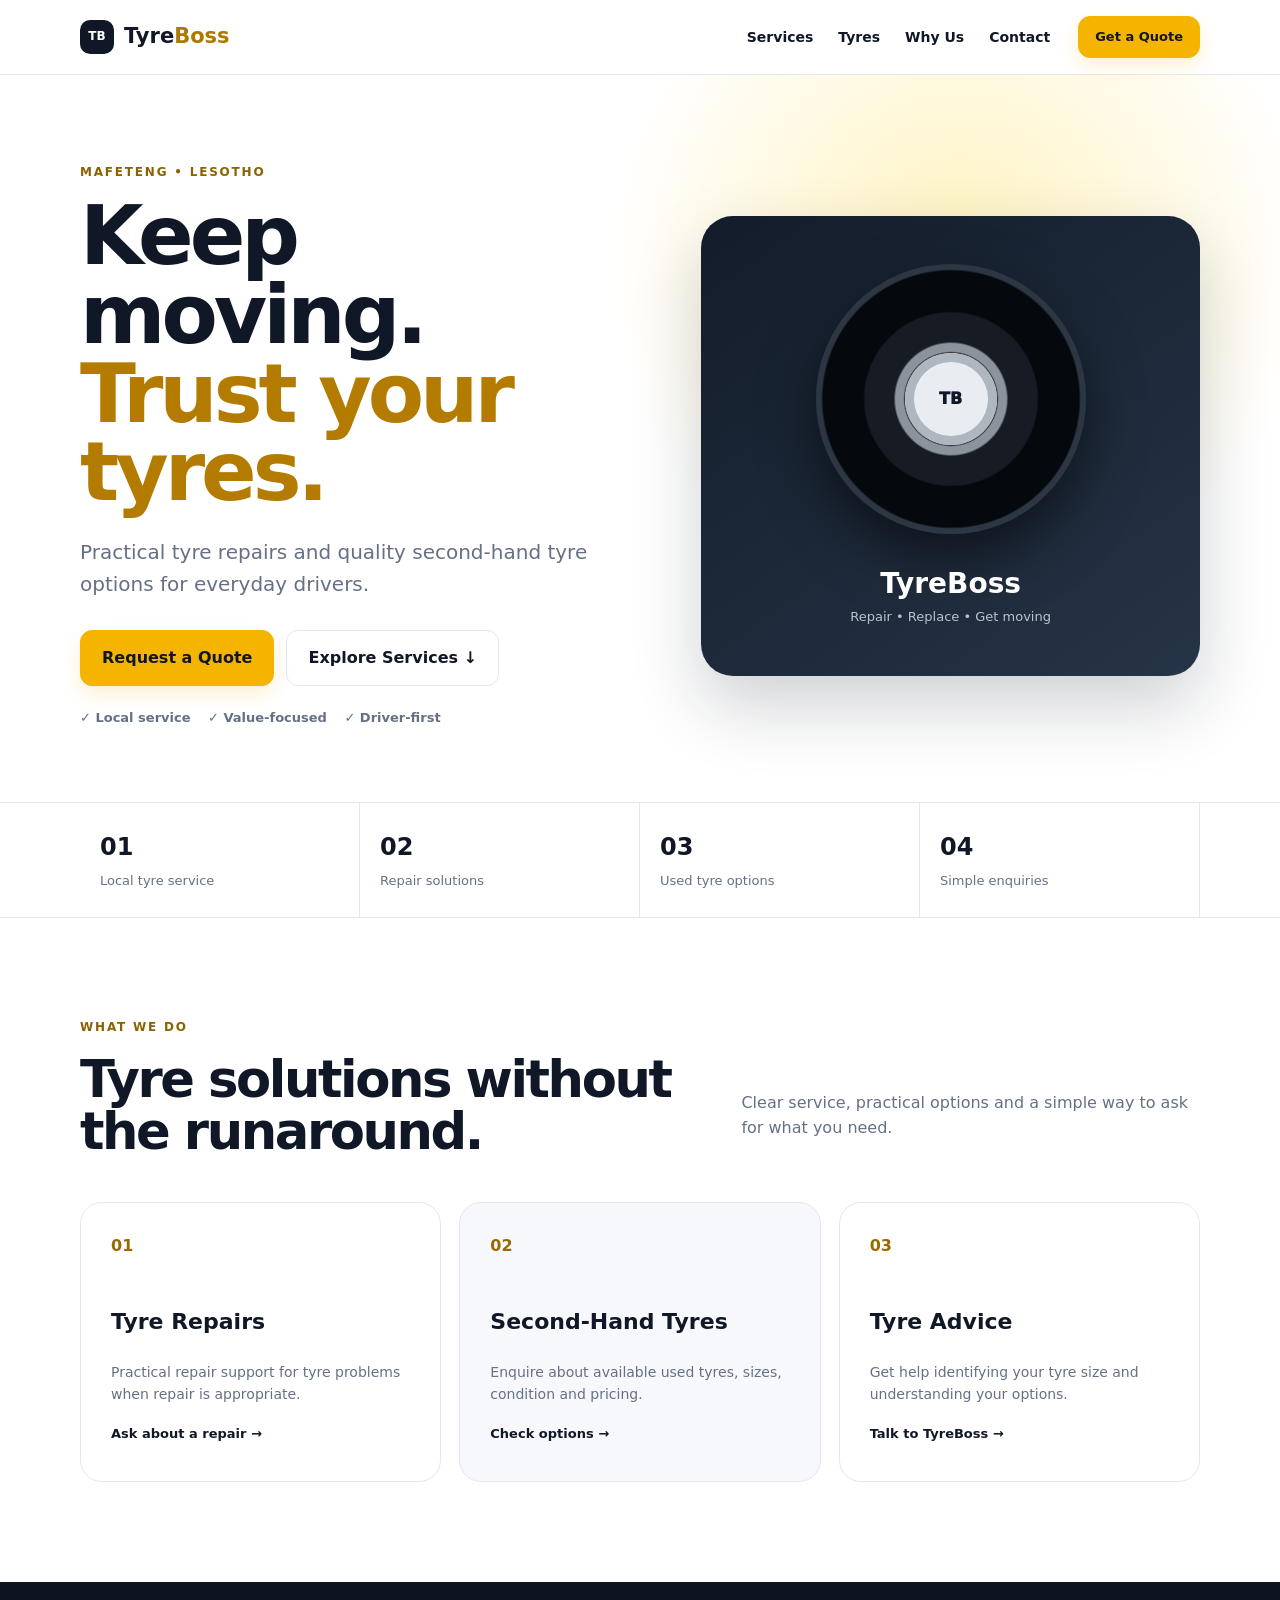
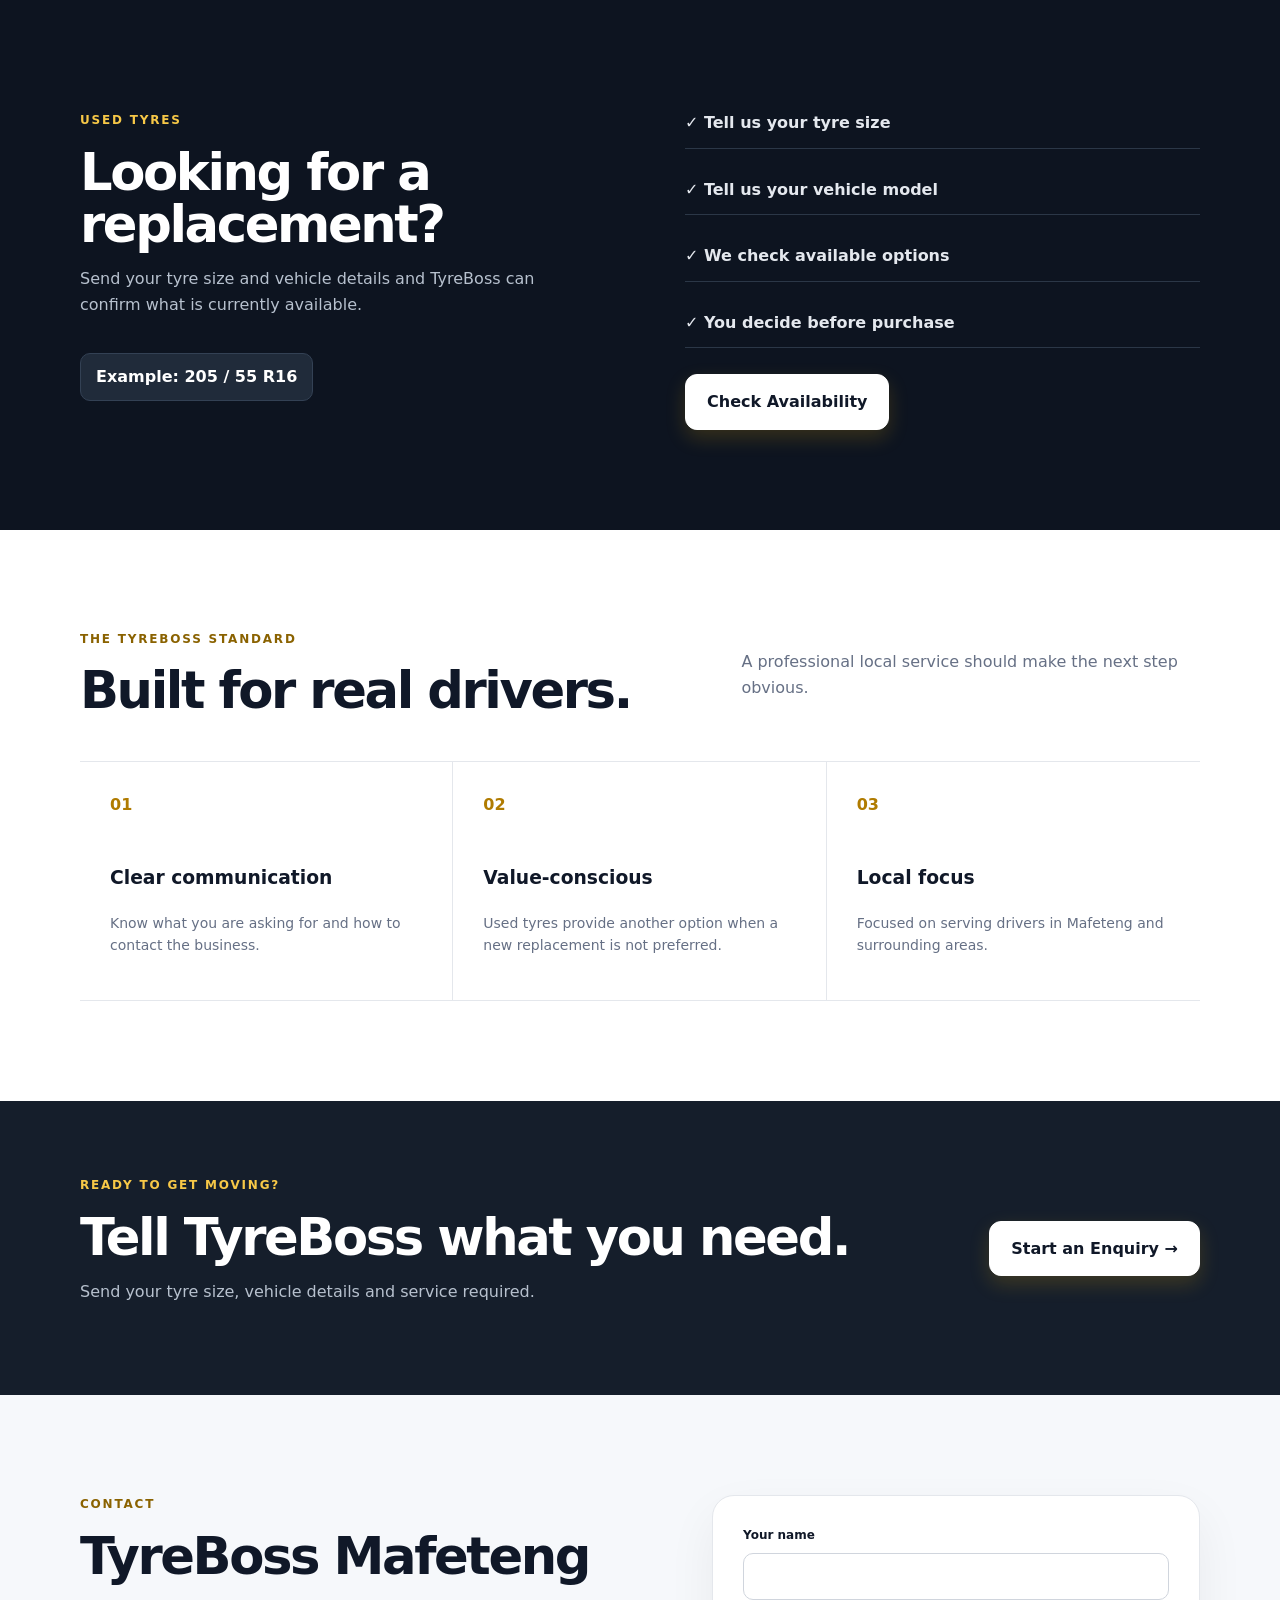
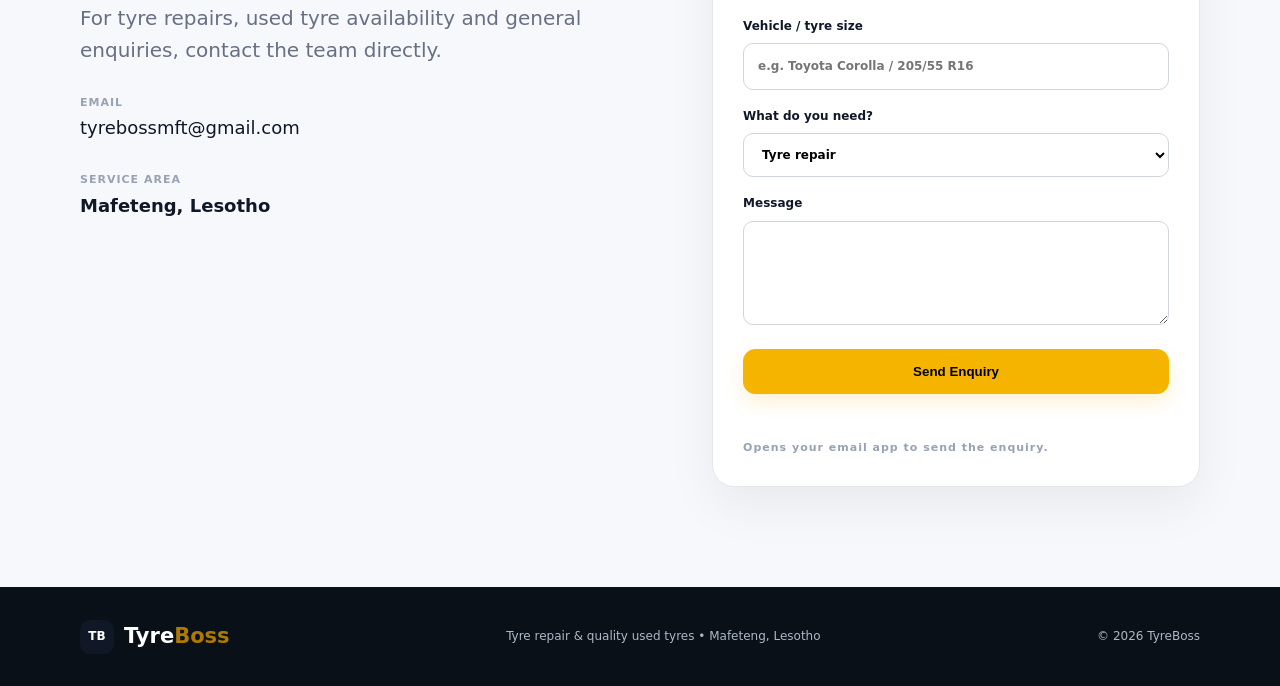
==== index.html @ cb510f1f "Build TyreBoss production website" ====
<!doctype html><html lang="en"><head><meta charset="utf-8"><meta name="viewport" content="width=device-width,initial-scale=1"><title>TyreBoss Mafeteng | Tyre Repair & Used Tyres</title><meta name="description" content="TyreBoss Mafeteng provides tyre repair services and quality second-hand tyres in Mafeteng, Lesotho."><link rel="stylesheet" href="styles.css"></head><body><header><div class="wrap nav"><a class="brand" href="#top"><b>TB</b><span>Tyre<span>Boss</span></span></a><button class="menu">☰</button><nav><a href="#services">Services</a><a href="#tyres">Tyres</a><a href="#why">Why Us</a><a href="#contact">Contact</a></nav><a class="btn small" href="mailto:tyrebossmft@gmail.com?subject=TyreBoss%20Enquiry">Get a Quote</a></div></header><main id="top"><section class="hero"><div class="wrap grid"><div><label>MAFETENG • LESOTHO</label><h1>Keep moving.<br><em>Trust your tyres.</em></h1><p class="lead">Practical tyre repairs and quality second-hand tyre options for everyday drivers.</p><div class="actions"><a class="btn" href="mailto:tyrebossmft@gmail.com?subject=TyreBoss%20Quote%20Request">Request a Quote</a><a class="btn ghost" href="#services">Explore Services ↓</a></div><div class="ticks">✓ Local service　 ✓ Value-focused　 ✓ Driver-first</div></div><div class="visual"><div class="tyre"><div>TB</div></div><strong>TyreBoss</strong><span>Repair • Replace • Get moving</span></div></div></section><section class="stats"><div class="wrap statgrid"><div><b>01</b><span>Local tyre service</span></div><div><b>02</b><span>Repair solutions</span></div><div><b>03</b><span>Used tyre options</span></div><div><b>04</b><span>Simple enquiries</span></div></div></section><section id="services" class="section"><div class="wrap"><div class="head"><div><label>WHAT WE DO</label><h2>Tyre solutions without the runaround.</h2></div><p>Clear service, practical options and a simple way to ask for what you need.</p></div><div class="cards"><article><i>01</i><h3>Tyre Repairs</h3><p>Practical repair support for tyre problems when repair is appropriate.</p><a href="#contact">Ask about a repair →</a></article><article class="feature"><i>02</i><h3>Second-Hand Tyres</h3><p>Enquire about available used tyres, sizes, condition and pricing.</p><a href="#tyres">Check options →</a></article><article><i>03</i><h3>Tyre Advice</h3><p>Get help identifying your tyre size and understanding your options.</p><a href="#contact">Talk to TyreBoss →</a></article></div></div></section><section id="tyres" class="section dark"><div class="wrap split"><div><label>USED TYRES</label><h2>Looking for a replacement?</h2><p>Send your tyre size and vehicle details and TyreBoss can confirm what is currently available.</p><strong class="size">Example: 205 / 55 R16</strong></div><div class="list"><p>✓ Tell us your tyre size</p><p>✓ Tell us your vehicle model</p><p>✓ We check available options</p><p>✓ You decide before purchase</p><a class="btn light" href="mailto:tyrebossmft@gmail.com?subject=Used%20Tyre%20Availability">Check Availability</a></div></div></section><section id="why" class="section"><div class="wrap"><div class="head"><div><label>THE TYREBOSS STANDARD</label><h2>Built for real drivers.</h2></div><p>A professional local service should make the next step obvious.</p></div><div class="values"><div><b>01</b><h3>Clear communication</h3><p>Know what you are asking for and how to contact the business.</p></div><div><b>02</b><h3>Value-conscious</h3><p>Used tyres provide another option when a new replacement is not preferred.</p></div><div><b>03</b><h3>Local focus</h3><p>Focused on serving drivers in Mafeteng and surrounding areas.</p></div></div></div></section><section class="cta"><div class="wrap ctain"><div><label>READY TO GET MOVING?</label><h2>Tell TyreBoss what you need.</h2><p>Send your tyre size, vehicle details and service required.</p></div><a class="btn light" href="mailto:tyrebossmft@gmail.com?subject=TyreBoss%20Service%20Enquiry">Start an Enquiry →</a></div></section><section id="contact" class="section contact"><div class="wrap contactgrid"><div><label>CONTACT</label><h2>TyreBoss Mafeteng</h2><p class="lead">For tyre repairs, used tyre availability and general enquiries, contact the team directly.</p><small>EMAIL</small><a class="email" href="mailto:tyrebossmft@gmail.com">tyrebossmft@gmail.com</a><small>SERVICE AREA</small><strong>Mafeteng, Lesotho</strong></div><form action="mailto:tyrebossmft@gmail.com" method="post" enctype="text/plain"><label>Your name<input name="Name" required></label><label>Vehicle / tyre size<input name="Vehicle" placeholder="e.g. Toyota Corolla / 205/55 R16"></label><label>What do you need?<select name="Service"><option>Tyre repair</option><option>Second-hand tyre</option><option>Tyre advice</option><option>Other</option></select></label><label>Message<textarea name="Message" rows="4"></textarea></label><button class="btn">Send Enquiry</button><small>Opens your email app to send the enquiry.</small></form></div></section></main><footer><div class="wrap"><a class="brand"><b>TB</b><span>Tyre<span>Boss</span></span></a><p>Tyre repair & quality used tyres • Mafeteng, Lesotho</p><p>© <span id="year"></span> TyreBoss</p></div></footer><script src="script.js"></script></body></html>
---- styles.css ----
:root{--ink:#101828;--muted:#667085;--line:#e4e7ec;--soft:#f6f8fb;--gold:#f4b400;--dark:#0d1420}*{box-sizing:border-box}html{scroll-behavior:smooth}body{margin:0;font-family:Inter,system-ui,sans-serif;color:var(--ink);line-height:1.6}a{text-decoration:none;color:inherit}.wrap{width:min(1120px,calc(100% - 40px));margin:auto}header{position:sticky;top:0;z-index:5;background:#fffffff2;backdrop-filter:blur(12px);border-bottom:1px solid var(--line)}.nav{height:74px;display:flex;align-items:center;gap:28px}.brand{display:flex;align-items:center;gap:10px;font-size:21px;font-weight:900}.brand b{display:grid;place-items:center;width:34px;height:34px;border-radius:10px;background:var(--ink);color:#fff;font-size:12px}.brand span span{color:#ad7900}nav{display:flex;gap:25px;margin-left:auto;font-size:14px;font-weight:800}.btn{display:inline-flex;align-items:center;justify-content:center;padding:14px 21px;border-radius:12px;background:var(--gold);border:1px solid var(--gold);font-weight:900;box-shadow:0 8px 20px #f4b4002e}.small{padding:10px 16px;font-size:13px}.ghost{background:transparent;border-color:var(--line);box-shadow:none}.light{background:#fff;border-color:#fff;color:var(--ink)}.menu{display:none;background:none;border:0;font-size:25px}.hero{padding:88px 0 74px;background:radial-gradient(circle at 75% 25%,#fff3bf,#fff 32%),linear-gradient(#fff,#f8fafc)}.grid{display:grid;grid-template-columns:1.05fr .95fr;gap:70px;align-items:center}label{display:block;font-size:12px;font-weight:900;letter-spacing:1.8px;color:#8a6200;margin-bottom:15px}.hero h1{font-size:clamp(48px,7vw,82px);line-height:.96;letter-spacing:-4px;margin:0 0 24px}.hero em{font-style:normal;color:#b37b00}.lead{font-size:20px;color:var(--muted)}.actions{display:flex;gap:12px;margin:30px 0 22px;flex-wrap:wrap}.ticks{font-size:13px;font-weight:700;color:var(--muted)}.visual{min-height:460px;border-radius:32px;background:linear-gradient(145deg,#131c2a,#263447);display:flex;flex-direction:column;align-items:center;justify-content:center;color:#fff;box-shadow:0 30px 70px #10182833}.tyre{width:270px;height:270px;border-radius:50%;background:radial-gradient(circle,#111 0 24%,#8b939c 25% 29%,#171c24 30% 45%,#05080c 46% 67%,#2d3744 68% 72%,#090c11 73%);display:grid;place-items:center;box-shadow:0 25px 55px #0008}.tyre div{width:92px;height:92px;border-radius:50%;display:grid;place-items:center;background:#e9edf2;color:#101828;font-weight:950;box-shadow:inset 0 0 0 9px #aeb6c0}.visual strong{font-size:28px;margin-top:28px}.visual span{color:#b8c2d0;font-size:13px}.stats{border-block:1px solid var(--line)}.statgrid{display:grid;grid-template-columns:repeat(4,1fr)}.statgrid div{padding:25px 20px;border-right:1px solid var(--line)}.statgrid b{display:block;font-size:24px}.statgrid span{font-size:13px;color:var(--muted)}.section{padding:100px 0}.head{display:grid;grid-template-columns:1fr .75fr;gap:50px;align-items:end;margin-bottom:45px}.head h2,.section h2,.cta h2{font-size:clamp(34px,4vw,52px);line-height:1.02;letter-spacing:-2.4px;margin:0}.head p{color:var(--muted)}.cards{display:grid;grid-template-columns:repeat(3,1fr);gap:18px}.cards article{border:1px solid var(--line);padding:30px;border-radius:22px;min-height:280px}.cards .feature{background:var(--soft)}.cards i{font-style:normal;font-weight:900;color:#9a6a00}.cards h3{font-size:22px;margin-top:45px}.cards p,.values p{color:var(--muted);font-size:14px}.cards a{font-size:13px;font-weight:900}.dark{background:var(--dark);color:#fff}.dark label,.cta label{color:#f7c847}.dark p{color:#b7c1ce}.split{display:grid;grid-template-columns:1fr 1fr;gap:90px;align-items:center}.size{display:inline-block;margin-top:20px;background:#202b3a;border:1px solid #334154;border-radius:10px;padding:10px 15px}.list p{padding:12px 0;border-bottom:1px solid #2b3747;color:#e4e8ee;font-weight:700}.list .btn{margin-top:10px}.values{display:grid;grid-template-columns:repeat(3,1fr);border-block:1px solid var(--line)}.values>div{padding:30px;border-right:1px solid var(--line)}.values>div:last-child{border:0}.values b{color:#b07b00}.values h3{margin-top:45px}.cta{background:#151e2b;color:#fff;padding:75px 0}.ctain{display:flex;justify-content:space-between;gap:35px;align-items:center}.cta p{color:#b7c1ce}.contact{background:var(--soft)}.contactgrid{display:grid;grid-template-columns:1fr .9fr;gap:90px}.contact small{display:block;color:#98a2b3;font-size:11px;font-weight:900;letter-spacing:1px;margin-top:28px}.email,.contact strong{display:block;font-size:18px;margin-top:3px}form{background:#fff;border:1px solid var(--line);padding:30px;border-radius:22px;display:grid;gap:17px;box-shadow:0 20px 50px #1018280f}form label{letter-spacing:0;color:var(--ink);margin:0}input,select,textarea{width:100%;margin-top:7px;padding:13px 14px;border:1px solid #d0d5dd;border-radius:10px;background:#fff;font:inherit}textarea{resize:vertical}form small{margin:0;color:#98a2b3}footer{background:#0a1018;color:#aeb8c5;padding:28px 0}footer .wrap{display:flex;align-items:center;justify-content:space-between;gap:20px;font-size:12px}footer .brand{color:#fff}@media(max-width:800px){nav,.nav>.small{display:none}.menu{display:block;margin-left:auto}.hero{padding:62px 0}.grid,.split,.contactgrid,.head{grid-template-columns:1fr;gap:35px}.hero h1{letter-spacing:-2.5px}.visual{min-height:360px}.tyre{width:210px;height:210px}.cards,.values{grid-template-columns:1fr}.values>div{border-right:0;border-bottom:1px solid var(--line)}.values>div:last-child{border-bottom:0}.statgrid{grid-template-columns:1fr 1fr}.ctain,footer .wrap{flex-direction:column;align-items:flex-start}}@media(max-width:480px){.wrap{width:calc(100% - 28px)}.hero-actions .btn{width:100%}.section{padding:70px 0}}
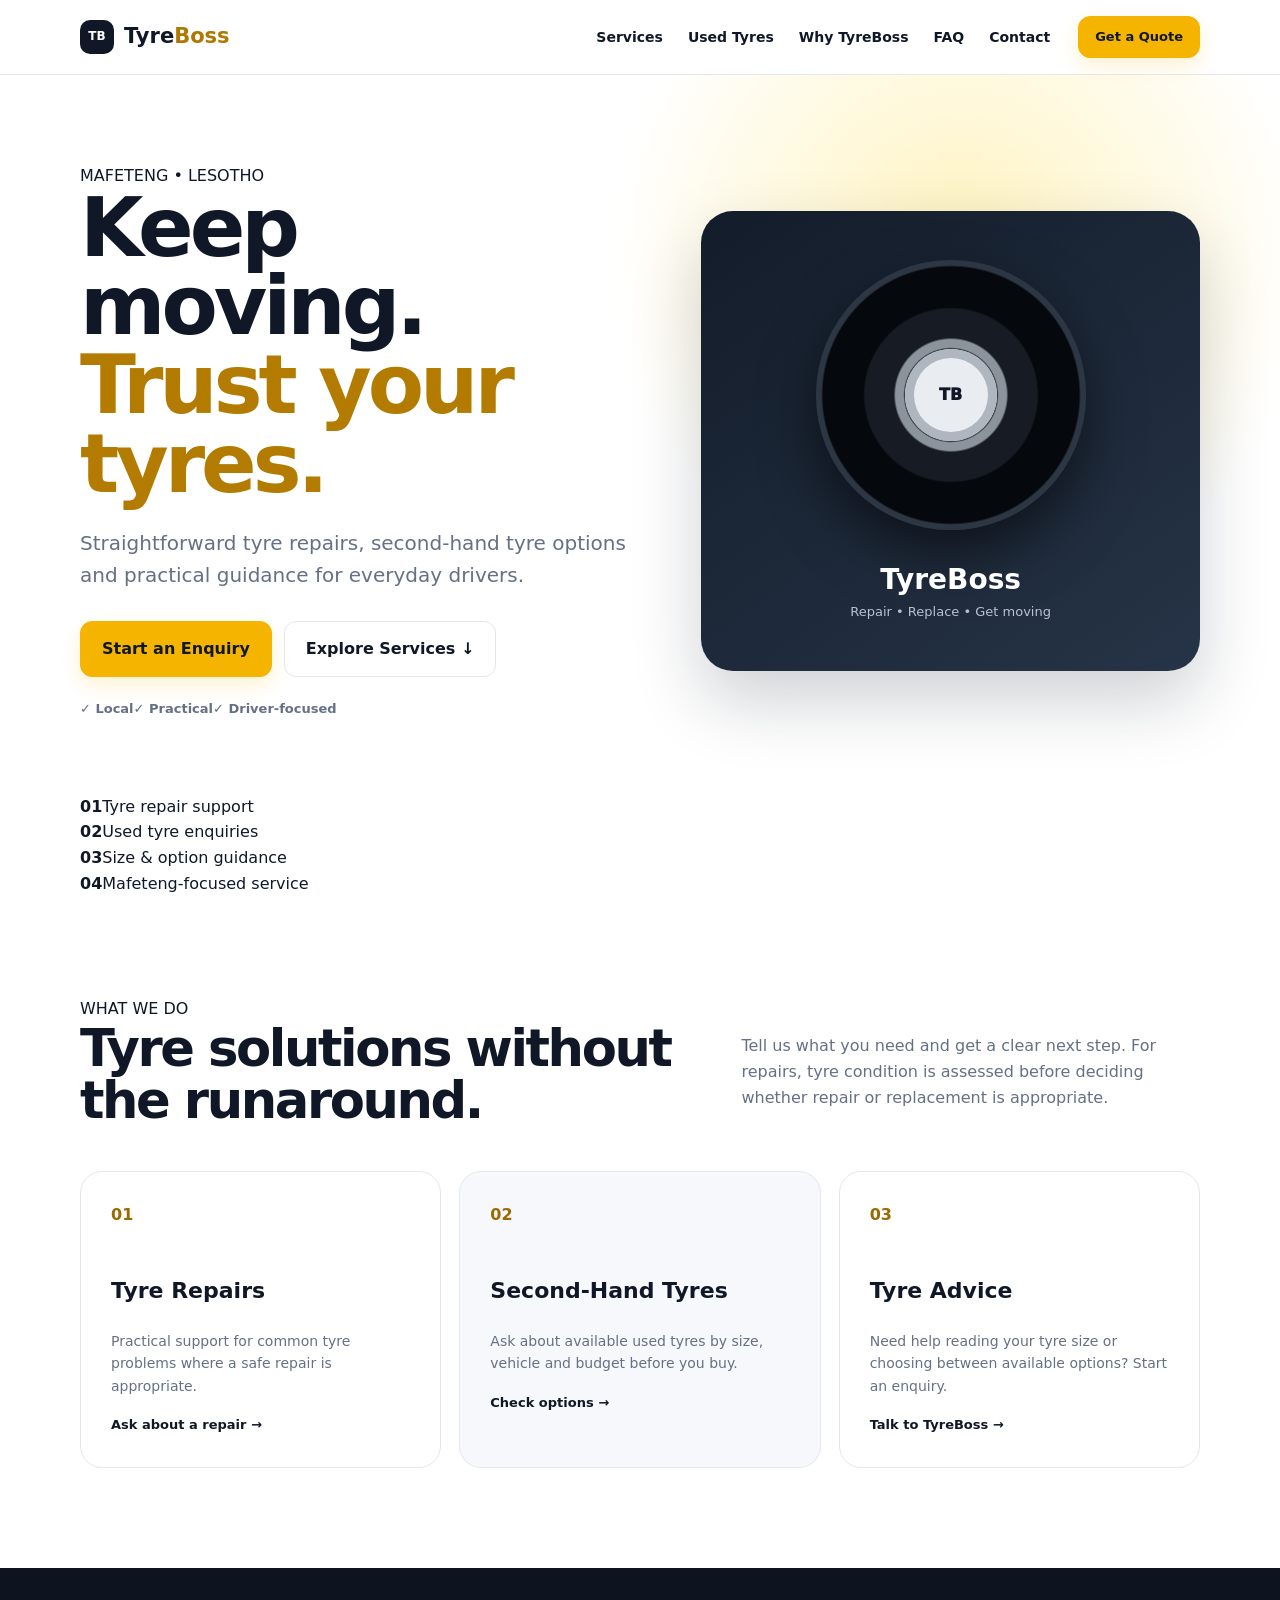
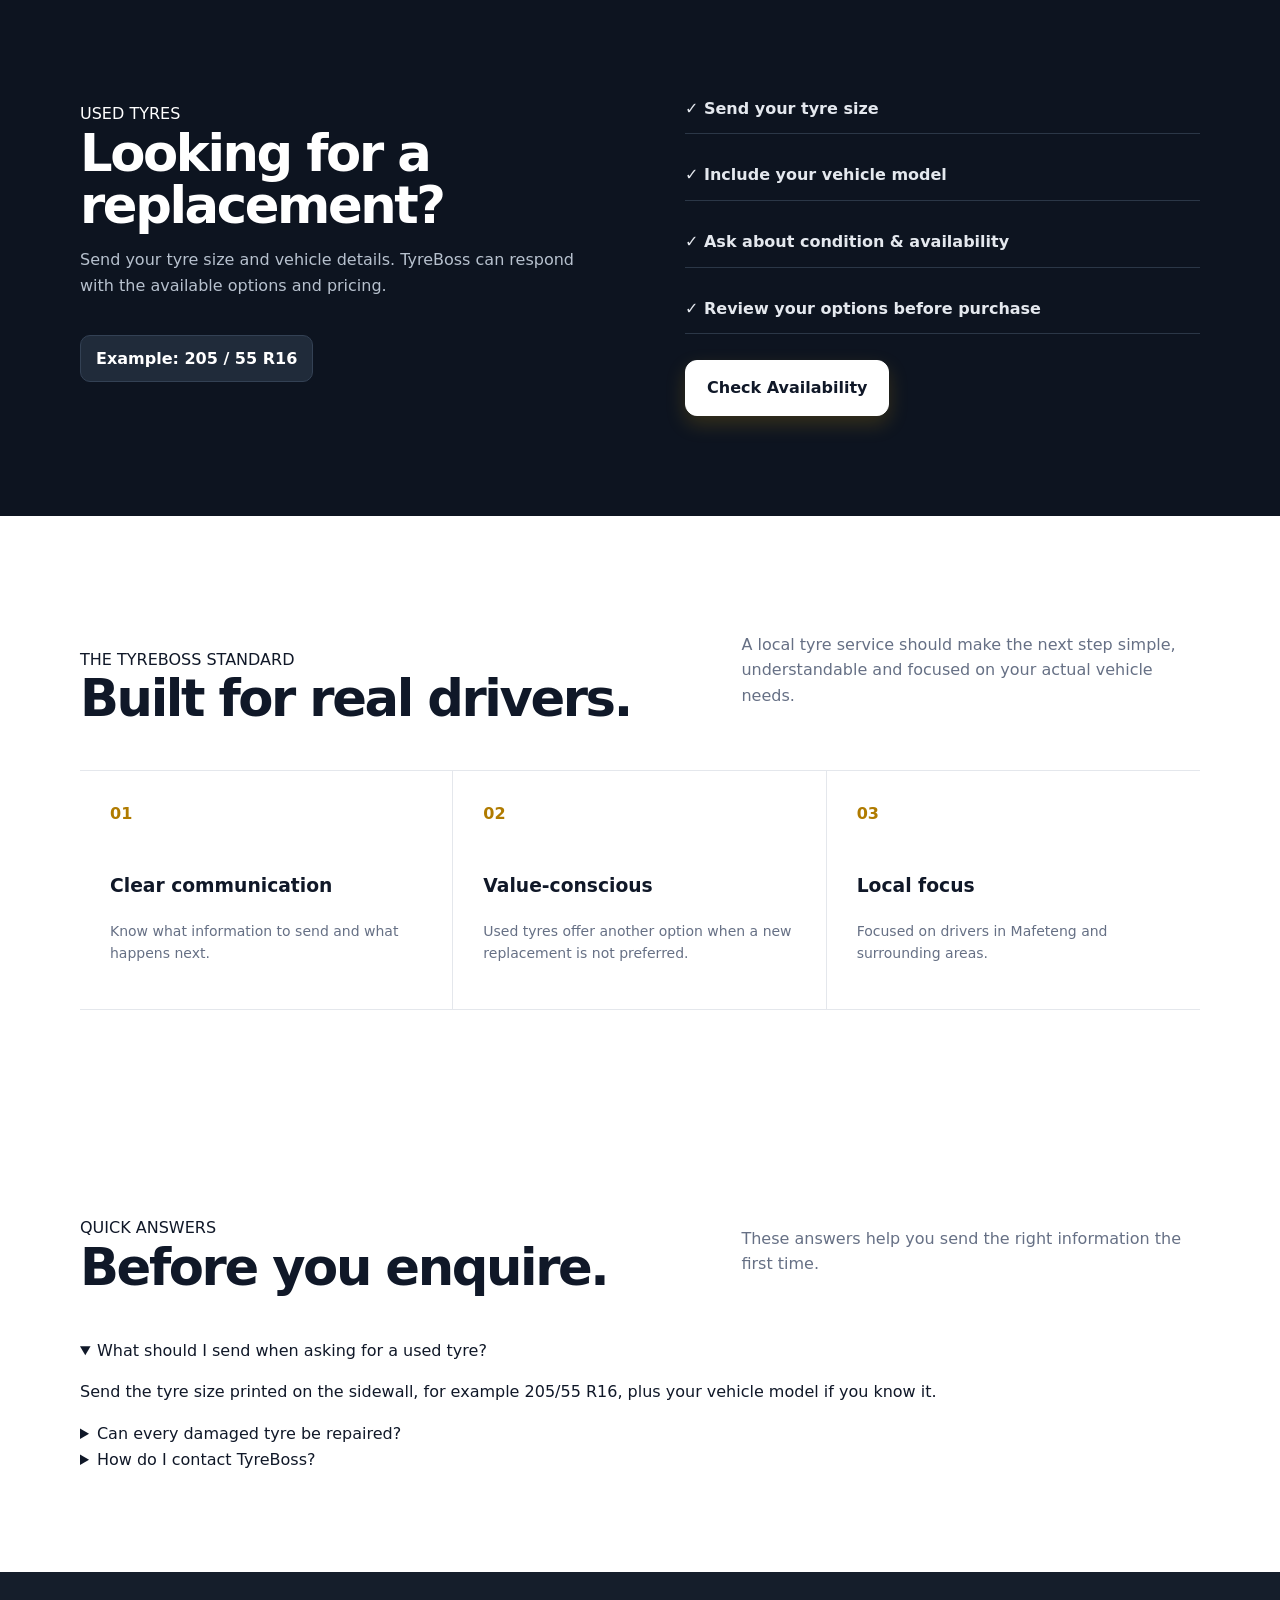
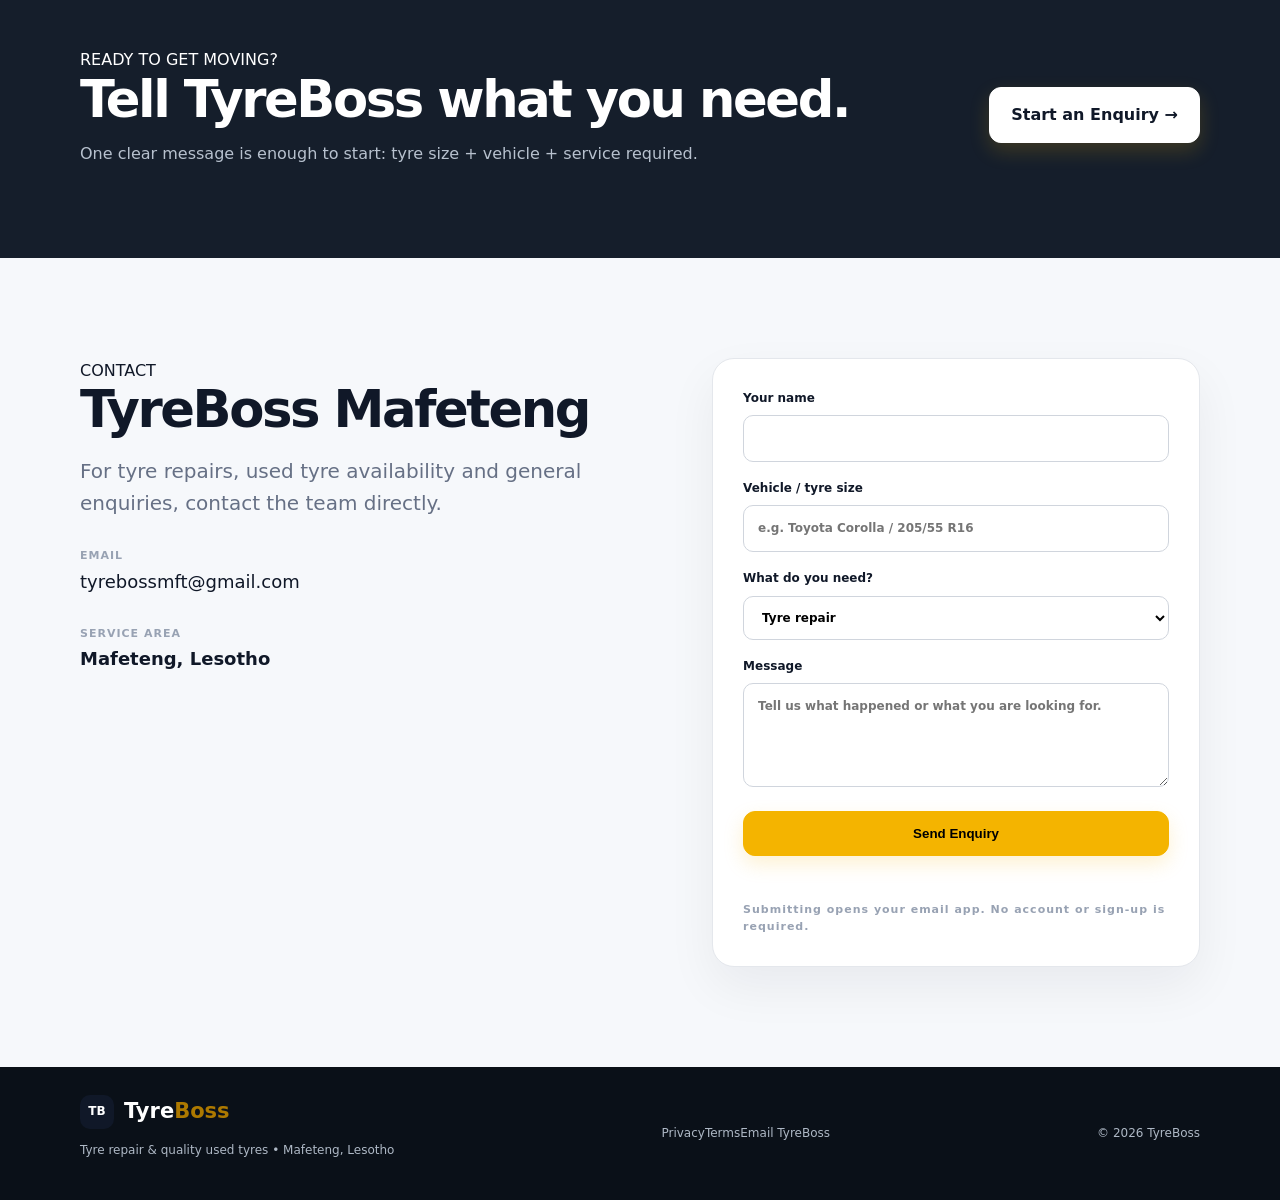
==== commit ae2014ed: "Improve TyreBoss website UX, SEO and conversion flow" ====
--- a/index.html
+++ b/index.html
@@ -1 +1,105 @@
-<!doctype html><html lang="en"><head><meta charset="utf-8"><meta name="viewport" content="width=device-width,initial-scale=1"><title>TyreBoss Mafeteng | Tyre Repair & Used Tyres</title><meta name="description" content="TyreBoss Mafeteng provides tyre repair services and quality second-hand tyres in Mafeteng, Lesotho."><link rel="stylesheet" href="styles.css"></head><body><header><div class="wrap nav"><a class="brand" href="#top"><b>TB</b><span>Tyre<span>Boss</span></span></a><button class="menu">☰</button><nav><a href="#services">Services</a><a href="#tyres">Tyres</a><a href="#why">Why Us</a><a href="#contact">Contact</a></nav><a class="btn small" href="mailto:tyrebossmft@gmail.com?subject=TyreBoss%20Enquiry">Get a Quote</a></div></header><main id="top"><section class="hero"><div class="wrap grid"><div><label>MAFETENG • LESOTHO</label><h1>Keep moving.<br><em>Trust your tyres.</em></h1><p class="lead">Practical tyre repairs and quality second-hand tyre options for everyday drivers.</p><div class="actions"><a class="btn" href="mailto:tyrebossmft@gmail.com?subject=TyreBoss%20Quote%20Request">Request a Quote</a><a class="btn ghost" href="#services">Explore Services ↓</a></div><div class="ticks">✓ Local service　 ✓ Value-focused　 ✓ Driver-first</div></div><div class="visual"><div class="tyre"><div>TB</div></div><strong>TyreBoss</strong><span>Repair • Replace • Get moving</span></div></div></section><section class="stats"><div class="wrap statgrid"><div><b>01</b><span>Local tyre service</span></div><div><b>02</b><span>Repair solutions</span></div><div><b>03</b><span>Used tyre options</span></div><div><b>04</b><span>Simple enquiries</span></div></div></section><section id="services" class="section"><div class="wrap"><div class="head"><div><label>WHAT WE DO</label><h2>Tyre solutions without the runaround.</h2></div><p>Clear service, practical options and a simple way to ask for what you need.</p></div><div class="cards"><article><i>01</i><h3>Tyre Repairs</h3><p>Practical repair support for tyre problems when repair is appropriate.</p><a href="#contact">Ask about a repair →</a></article><article class="feature"><i>02</i><h3>Second-Hand Tyres</h3><p>Enquire about available used tyres, sizes, condition and pricing.</p><a href="#tyres">Check options →</a></article><article><i>03</i><h3>Tyre Advice</h3><p>Get help identifying your tyre size and understanding your options.</p><a href="#contact">Talk to TyreBoss →</a></article></div></div></section><section id="tyres" class="section dark"><div class="wrap split"><div><label>USED TYRES</label><h2>Looking for a replacement?</h2><p>Send your tyre size and vehicle details and TyreBoss can confirm what is currently available.</p><strong class="size">Example: 205 / 55 R16</strong></div><div class="list"><p>✓ Tell us your tyre size</p><p>✓ Tell us your vehicle model</p><p>✓ We check available options</p><p>✓ You decide before purchase</p><a class="btn light" href="mailto:tyrebossmft@gmail.com?subject=Used%20Tyre%20Availability">Check Availability</a></div></div></section><section id="why" class="section"><div class="wrap"><div class="head"><div><label>THE TYREBOSS STANDARD</label><h2>Built for real drivers.</h2></div><p>A professional local service should make the next step obvious.</p></div><div class="values"><div><b>01</b><h3>Clear communication</h3><p>Know what you are asking for and how to contact the business.</p></div><div><b>02</b><h3>Value-conscious</h3><p>Used tyres provide another option when a new replacement is not preferred.</p></div><div><b>03</b><h3>Local focus</h3><p>Focused on serving drivers in Mafeteng and surrounding areas.</p></div></div></div></section><section class="cta"><div class="wrap ctain"><div><label>READY TO GET MOVING?</label><h2>Tell TyreBoss what you need.</h2><p>Send your tyre size, vehicle details and service required.</p></div><a class="btn light" href="mailto:tyrebossmft@gmail.com?subject=TyreBoss%20Service%20Enquiry">Start an Enquiry →</a></div></section><section id="contact" class="section contact"><div class="wrap contactgrid"><div><label>CONTACT</label><h2>TyreBoss Mafeteng</h2><p class="lead">For tyre repairs, used tyre availability and general enquiries, contact the team directly.</p><small>EMAIL</small><a class="email" href="mailto:tyrebossmft@gmail.com">tyrebossmft@gmail.com</a><small>SERVICE AREA</small><strong>Mafeteng, Lesotho</strong></div><form action="mailto:tyrebossmft@gmail.com" method="post" enctype="text/plain"><label>Your name<input name="Name" required></label><label>Vehicle / tyre size<input name="Vehicle" placeholder="e.g. Toyota Corolla / 205/55 R16"></label><label>What do you need?<select name="Service"><option>Tyre repair</option><option>Second-hand tyre</option><option>Tyre advice</option><option>Other</option></select></label><label>Message<textarea name="Message" rows="4"></textarea></label><button class="btn">Send Enquiry</button><small>Opens your email app to send the enquiry.</small></form></div></section></main><footer><div class="wrap"><a class="brand"><b>TB</b><span>Tyre<span>Boss</span></span></a><p>Tyre repair & quality used tyres • Mafeteng, Lesotho</p><p>© <span id="year"></span> TyreBoss</p></div></footer><script src="script.js"></script></body></html>+<!doctype html>
+<html lang="en">
+<head>
+<meta charset="utf-8">
+<meta name="viewport" content="width=device-width,initial-scale=1,viewport-fit=cover">
+<title>TyreBoss Mafeteng | Tyre Repair & Used Tyres</title>
+<meta name="description" content="TyreBoss serves drivers in Mafeteng, Lesotho with tyre repair support, quality second-hand tyres and practical tyre advice.">
+<meta name="theme-color" content="#101828">
+<meta property="og:title" content="TyreBoss Mafeteng | Keep moving. Trust your tyres.">
+<meta property="og:description" content="Tyre repairs, second-hand tyres and practical tyre advice in Mafeteng, Lesotho.">
+<meta property="og:type" content="website">
+<link rel="icon" href="favicon.svg" type="image/svg+xml">
+<link rel="stylesheet" href="styles.css">
+</head>
+<body>
+<header>
+  <div class="wrap nav">
+    <a class="brand" href="#top" aria-label="TyreBoss home"><b>TB</b><span>Tyre<span>Boss</span></span></a>
+    <button class="menu" aria-label="Open menu" aria-expanded="false" aria-controls="site-nav">☰</button>
+    <nav id="site-nav" aria-label="Main navigation">
+      <a href="#services">Services</a><a href="#tyres">Used Tyres</a><a href="#why">Why TyreBoss</a><a href="#faq">FAQ</a><a href="#contact">Contact</a>
+    </nav>
+    <a class="btn small" href="mailto:tyrebossmft@gmail.com?subject=TyreBoss%20Quote%20Request">Get a Quote</a>
+  </div>
+</header>
+
+<main id="top">
+<section class="hero">
+  <div class="wrap grid">
+    <div>
+      <div class="eyebrow">MAFETENG • LESOTHO</div>
+      <h1>Keep moving.<br><em>Trust your tyres.</em></h1>
+      <p class="lead">Straightforward tyre repairs, second-hand tyre options and practical guidance for everyday drivers.</p>
+      <div class="actions">
+        <a class="btn" href="mailto:tyrebossmft@gmail.com?subject=TyreBoss%20Service%20Enquiry">Start an Enquiry</a>
+        <a class="btn ghost" href="#services">Explore Services ↓</a>
+      </div>
+      <div class="ticks"><span>✓ Local</span><span>✓ Practical</span><span>✓ Driver-focused</span></div>
+    </div>
+    <div class="visual" aria-label="TyreBoss brand graphic">
+      <div class="tyre"><div>TB</div></div>
+      <strong>TyreBoss</strong><span>Repair • Replace • Get moving</span>
+    </div>
+  </div>
+</section>
+
+<section class="trustbar">
+  <div class="wrap trustgrid">
+    <div><b>01</b><span>Tyre repair support</span></div><div><b>02</b><span>Used tyre enquiries</span></div><div><b>03</b><span>Size & option guidance</span></div><div><b>04</b><span>Mafeteng-focused service</span></div>
+  </div>
+</section>
+
+<section id="services" class="section">
+  <div class="wrap">
+    <div class="head"><div><div class="eyebrow">WHAT WE DO</div><h2>Tyre solutions without the runaround.</h2></div><p>Tell us what you need and get a clear next step. For repairs, tyre condition is assessed before deciding whether repair or replacement is appropriate.</p></div>
+    <div class="cards">
+      <article><i>01</i><h3>Tyre Repairs</h3><p>Practical support for common tyre problems where a safe repair is appropriate.</p><a href="#contact">Ask about a repair →</a></article>
+      <article class="feature"><i>02</i><h3>Second-Hand Tyres</h3><p>Ask about available used tyres by size, vehicle and budget before you buy.</p><a href="#tyres">Check options →</a></article>
+      <article><i>03</i><h3>Tyre Advice</h3><p>Need help reading your tyre size or choosing between available options? Start an enquiry.</p><a href="#contact">Talk to TyreBoss →</a></article>
+    </div>
+  </div>
+</section>
+
+<section id="tyres" class="section dark">
+  <div class="wrap split">
+    <div><div class="eyebrow">USED TYRES</div><h2>Looking for a replacement?</h2><p>Send your tyre size and vehicle details. TyreBoss can respond with the available options and pricing.</p><strong class="size">Example: 205 / 55 R16</strong></div>
+    <div class="list"><p>✓ Send your tyre size</p><p>✓ Include your vehicle model</p><p>✓ Ask about condition & availability</p><p>✓ Review your options before purchase</p><a class="btn light" href="mailto:tyrebossmft@gmail.com?subject=Used%20Tyre%20Availability">Check Availability</a></div>
+  </div>
+</section>
+
+<section id="why" class="section">
+  <div class="wrap">
+    <div class="head"><div><div class="eyebrow">THE TYREBOSS STANDARD</div><h2>Built for real drivers.</h2></div><p>A local tyre service should make the next step simple, understandable and focused on your actual vehicle needs.</p></div>
+    <div class="values"><div><b>01</b><h3>Clear communication</h3><p>Know what information to send and what happens next.</p></div><div><b>02</b><h3>Value-conscious</h3><p>Used tyres offer another option when a new replacement is not preferred.</p></div><div><b>03</b><h3>Local focus</h3><p>Focused on drivers in Mafeteng and surrounding areas.</p></div></div>
+  </div>
+</section>
+
+<section id="faq" class="section faq">
+  <div class="wrap">
+    <div class="head"><div><div class="eyebrow">QUICK ANSWERS</div><h2>Before you enquire.</h2></div><p>These answers help you send the right information the first time.</p></div>
+    <details open><summary>What should I send when asking for a used tyre?</summary><p>Send the tyre size printed on the sidewall, for example 205/55 R16, plus your vehicle model if you know it.</p></details>
+    <details><summary>Can every damaged tyre be repaired?</summary><p>No. Repair suitability depends on the damage, its location and the tyre's condition. Safety comes first.</p></details>
+    <details><summary>How do I contact TyreBoss?</summary><p>Email <a href="mailto:tyrebossmft@gmail.com">tyrebossmft@gmail.com</a> with your tyre size, vehicle details and what you need.</p></details>
+  </div>
+</section>
+
+<section class="cta"><div class="wrap ctain"><div><div class="eyebrow">READY TO GET MOVING?</div><h2>Tell TyreBoss what you need.</h2><p>One clear message is enough to start: tyre size + vehicle + service required.</p></div><a class="btn light" href="mailto:tyrebossmft@gmail.com?subject=TyreBoss%20Service%20Enquiry">Start an Enquiry →</a></div></section>
+
+<section id="contact" class="section contact">
+  <div class="wrap contactgrid">
+    <div><div class="eyebrow">CONTACT</div><h2>TyreBoss Mafeteng</h2><p class="lead">For tyre repairs, used tyre availability and general enquiries, contact the team directly.</p><small>EMAIL</small><a class="email" href="mailto:tyrebossmft@gmail.com">tyrebossmft@gmail.com</a><small>SERVICE AREA</small><strong>Mafeteng, Lesotho</strong></div>
+    <form action="mailto:tyrebossmft@gmail.com" method="post" enctype="text/plain">
+      <label>Your name<input name="Name" autocomplete="name" required></label>
+      <label>Vehicle / tyre size<input name="Vehicle" autocomplete="off" placeholder="e.g. Toyota Corolla / 205/55 R16"></label>
+      <label>What do you need?<select name="Service"><option>Tyre repair</option><option>Second-hand tyre</option><option>Tyre advice</option><option>Other</option></select></label>
+      <label>Message<textarea name="Message" rows="4" placeholder="Tell us what happened or what you are looking for."></textarea></label>
+      <button class="btn" type="submit">Send Enquiry</button><small>Submitting opens your email app. No account or sign-up is required.</small>
+    </form>
+  </div>
+</section>
+</main>
+
+<footer><div class="wrap footerin"><div><a class="brand"><b>TB</b><span>Tyre<span>Boss</span></span></a><p>Tyre repair & quality used tyres • Mafeteng, Lesotho</p></div><div class="footerlinks"><a href="privacy.html">Privacy</a><a href="terms.html">Terms</a><a href="mailto:tyrebossmft@gmail.com">Email TyreBoss</a></div><p>© <span id="year"></span> TyreBoss</p></div></footer>
+<script src="script.js"></script>
+</body></html>
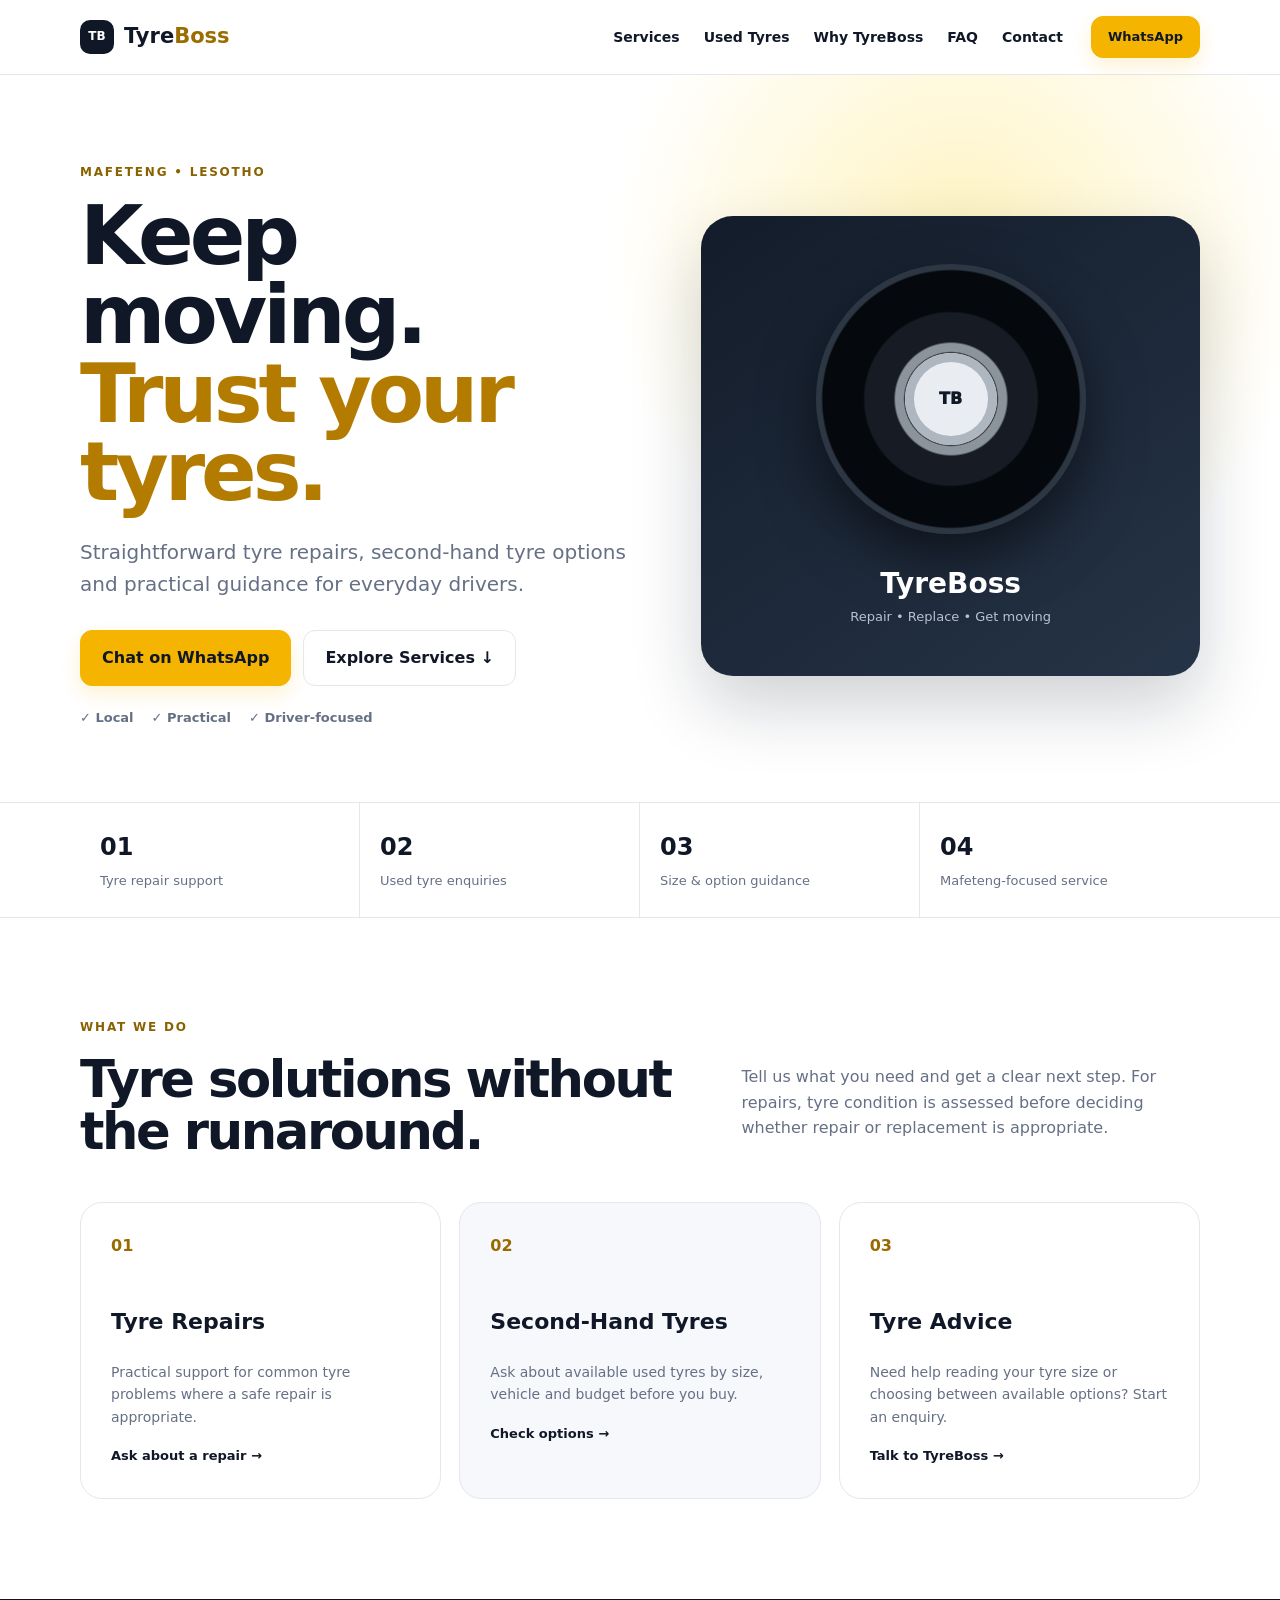
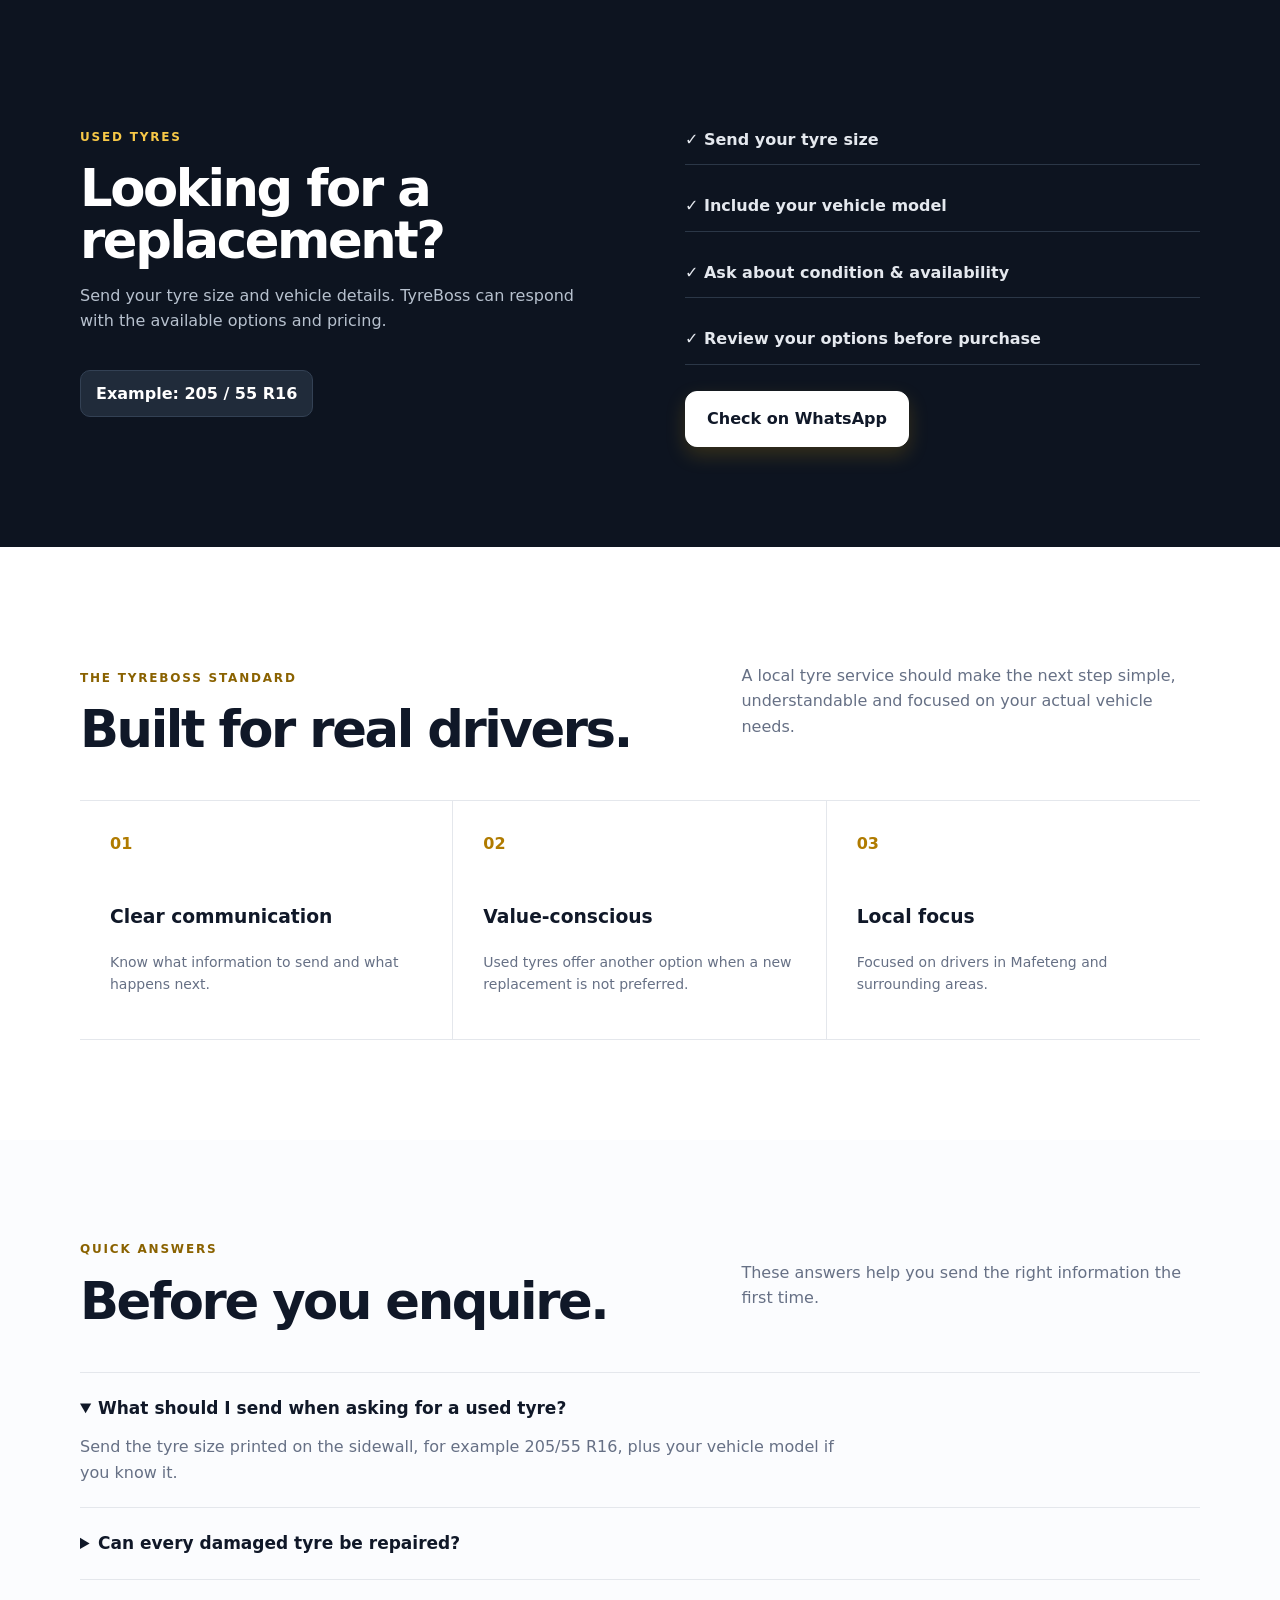
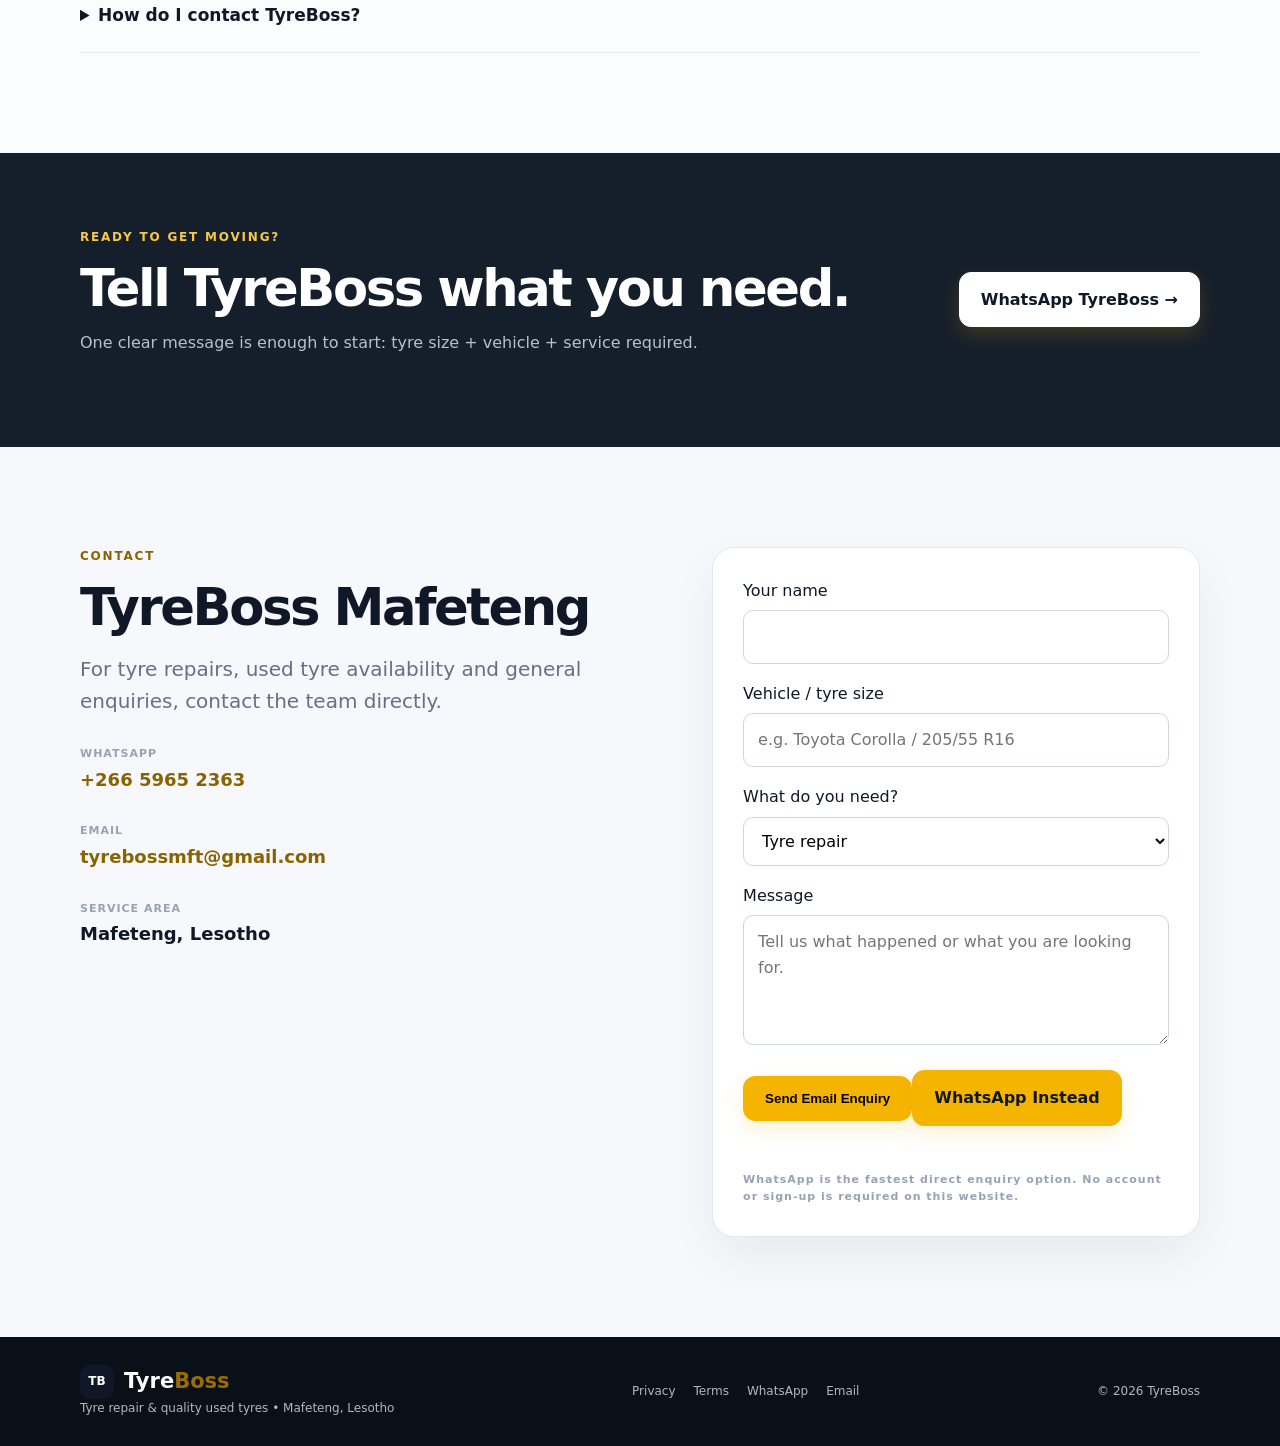
==== commit 1f97837f: "Upgrade TyreBoss conversion, WhatsApp and local SEO" ====
--- a/index.html
+++ b/index.html
@@ -3,14 +3,46 @@
 <head>
 <meta charset="utf-8">
 <meta name="viewport" content="width=device-width,initial-scale=1,viewport-fit=cover">
-<title>TyreBoss Mafeteng | Tyre Repair & Used Tyres</title>
-<meta name="description" content="TyreBoss serves drivers in Mafeteng, Lesotho with tyre repair support, quality second-hand tyres and practical tyre advice.">
+<title>TyreBoss Mafeteng | Tyre Repair & Used Tyres in Lesotho</title>
+<meta name="description" content="TyreBoss in Mafeteng, Lesotho provides tyre repair support, quality second-hand tyres and practical tyre guidance. Enquire by WhatsApp or email.">
+<meta name="keywords" content="tyre repair Mafeteng, tyres Mafeteng, used tyres Lesotho, second hand tyres Mafeteng, tyre services Lesotho, TyreBoss">
 <meta name="theme-color" content="#101828">
+<meta name="robots" content="index,follow,max-image-preview:large">
+<link rel="canonical" href="https://kaptenimatabola.github.io/TyreBoss/">
 <meta property="og:title" content="TyreBoss Mafeteng | Keep moving. Trust your tyres.">
-<meta property="og:description" content="Tyre repairs, second-hand tyres and practical tyre advice in Mafeteng, Lesotho.">
+<meta property="og:description" content="Tyre repair support, second-hand tyres and practical tyre advice in Mafeteng, Lesotho.">
 <meta property="og:type" content="website">
+<meta property="og:url" content="https://kaptenimatabola.github.io/TyreBoss/">
+<meta property="og:site_name" content="TyreBoss">
+<meta name="twitter:card" content="summary">
+<meta name="twitter:title" content="TyreBoss Mafeteng">
+<meta name="twitter:description" content="Tyre repair support and second-hand tyres in Mafeteng, Lesotho.">
 <link rel="icon" href="favicon.svg" type="image/svg+xml">
 <link rel="stylesheet" href="styles.css">
+<script type="application/ld+json">
+{
+ "@context":"https://schema.org",
+ "@type":"AutoRepair",
+ "name":"TyreBoss",
+ "description":"Tyre repair support, second-hand tyres and practical tyre guidance in Mafeteng, Lesotho.",
+ "email":"tyrebossmft@gmail.com",
+ "telephone":"+26659652363",
+ "url":"https://kaptenimatabola.github.io/TyreBoss/",
+ "areaServed":{"@type":"City","name":"Mafeteng","containedInPlace":{"@type":"Country","name":"Lesotho"}},
+ "sameAs":["https://wa.me/26659652363"]
+}
+</script>
+<script type="application/ld+json">
+{
+ "@context":"https://schema.org",
+ "@type":"FAQPage",
+ "mainEntity":[
+  {"@type":"Question","name":"What should I send when asking for a used tyre?","acceptedAnswer":{"@type":"Answer","text":"Send the tyre size printed on the sidewall, for example 205/55 R16, plus your vehicle model if you know it."}},
+  {"@type":"Question","name":"Can every damaged tyre be repaired?","acceptedAnswer":{"@type":"Answer","text":"No. Repair suitability depends on the damage, its location and the tyre's condition. Safety comes first."}},
+  {"@type":"Question","name":"How do I contact TyreBoss?","acceptedAnswer":{"@type":"Answer","text":"Contact TyreBoss by WhatsApp at +266 5965 2363 or email tyrebossmft@gmail.com with your tyre size, vehicle details and what you need."}}
+ ]
+}
+</script>
 </head>
 <body>
 <header>
@@ -20,7 +52,7 @@
     <nav id="site-nav" aria-label="Main navigation">
       <a href="#services">Services</a><a href="#tyres">Used Tyres</a><a href="#why">Why TyreBoss</a><a href="#faq">FAQ</a><a href="#contact">Contact</a>
     </nav>
-    <a class="btn small" href="mailto:tyrebossmft@gmail.com?subject=TyreBoss%20Quote%20Request">Get a Quote</a>
+    <a class="btn small" href="https://wa.me/26659652363?text=Hello%20TyreBoss%2C%20I%27d%20like%20to%20ask%20about%20tyres." target="_blank" rel="noopener">WhatsApp</a>
   </div>
 </header>
 
@@ -32,7 +64,7 @@
       <h1>Keep moving.<br><em>Trust your tyres.</em></h1>
       <p class="lead">Straightforward tyre repairs, second-hand tyre options and practical guidance for everyday drivers.</p>
       <div class="actions">
-        <a class="btn" href="mailto:tyrebossmft@gmail.com?subject=TyreBoss%20Service%20Enquiry">Start an Enquiry</a>
+        <a class="btn" href="https://wa.me/26659652363?text=Hello%20TyreBoss%2C%20I%20need%20help%20with%20my%20tyres." target="_blank" rel="noopener">Chat on WhatsApp</a>
         <a class="btn ghost" href="#services">Explore Services ↓</a>
       </div>
       <div class="ticks"><span>✓ Local</span><span>✓ Practical</span><span>✓ Driver-focused</span></div>
@@ -64,7 +96,7 @@
 <section id="tyres" class="section dark">
   <div class="wrap split">
     <div><div class="eyebrow">USED TYRES</div><h2>Looking for a replacement?</h2><p>Send your tyre size and vehicle details. TyreBoss can respond with the available options and pricing.</p><strong class="size">Example: 205 / 55 R16</strong></div>
-    <div class="list"><p>✓ Send your tyre size</p><p>✓ Include your vehicle model</p><p>✓ Ask about condition & availability</p><p>✓ Review your options before purchase</p><a class="btn light" href="mailto:tyrebossmft@gmail.com?subject=Used%20Tyre%20Availability">Check Availability</a></div>
+    <div class="list"><p>✓ Send your tyre size</p><p>✓ Include your vehicle model</p><p>✓ Ask about condition & availability</p><p>✓ Review your options before purchase</p><a class="btn light" href="https://wa.me/26659652363?text=Hello%20TyreBoss%2C%20please%20check%20used%20tyre%20availability.%20My%20size%20is%20" target="_blank" rel="noopener">Check on WhatsApp</a></div>
   </div>
 </section>
 
@@ -80,26 +112,27 @@
     <div class="head"><div><div class="eyebrow">QUICK ANSWERS</div><h2>Before you enquire.</h2></div><p>These answers help you send the right information the first time.</p></div>
     <details open><summary>What should I send when asking for a used tyre?</summary><p>Send the tyre size printed on the sidewall, for example 205/55 R16, plus your vehicle model if you know it.</p></details>
     <details><summary>Can every damaged tyre be repaired?</summary><p>No. Repair suitability depends on the damage, its location and the tyre's condition. Safety comes first.</p></details>
-    <details><summary>How do I contact TyreBoss?</summary><p>Email <a href="mailto:tyrebossmft@gmail.com">tyrebossmft@gmail.com</a> with your tyre size, vehicle details and what you need.</p></details>
+    <details><summary>How do I contact TyreBoss?</summary><p>WhatsApp <a href="https://wa.me/26659652363" target="_blank" rel="noopener">+266 5965 2363</a> or email <a href="mailto:tyrebossmft@gmail.com">tyrebossmft@gmail.com</a> with your tyre size, vehicle details and what you need.</p></details>
   </div>
 </section>
 
-<section class="cta"><div class="wrap ctain"><div><div class="eyebrow">READY TO GET MOVING?</div><h2>Tell TyreBoss what you need.</h2><p>One clear message is enough to start: tyre size + vehicle + service required.</p></div><a class="btn light" href="mailto:tyrebossmft@gmail.com?subject=TyreBoss%20Service%20Enquiry">Start an Enquiry →</a></div></section>
+<section class="cta"><div class="wrap ctain"><div><div class="eyebrow">READY TO GET MOVING?</div><h2>Tell TyreBoss what you need.</h2><p>One clear message is enough to start: tyre size + vehicle + service required.</p></div><a class="btn light" href="https://wa.me/26659652363?text=Hello%20TyreBoss%2C%20I%27d%20like%20to%20get%20started." target="_blank" rel="noopener">WhatsApp TyreBoss →</a></div></section>
 
 <section id="contact" class="section contact">
   <div class="wrap contactgrid">
-    <div><div class="eyebrow">CONTACT</div><h2>TyreBoss Mafeteng</h2><p class="lead">For tyre repairs, used tyre availability and general enquiries, contact the team directly.</p><small>EMAIL</small><a class="email" href="mailto:tyrebossmft@gmail.com">tyrebossmft@gmail.com</a><small>SERVICE AREA</small><strong>Mafeteng, Lesotho</strong></div>
+    <div><div class="eyebrow">CONTACT</div><h2>TyreBoss Mafeteng</h2><p class="lead">For tyre repairs, used tyre availability and general enquiries, contact the team directly.</p><small>WHATSAPP</small><a class="email" href="https://wa.me/26659652363" target="_blank" rel="noopener">+266 5965 2363</a><small>EMAIL</small><a class="email" href="mailto:tyrebossmft@gmail.com">tyrebossmft@gmail.com</a><small>SERVICE AREA</small><strong>Mafeteng, Lesotho</strong></div>
     <form action="mailto:tyrebossmft@gmail.com" method="post" enctype="text/plain">
       <label>Your name<input name="Name" autocomplete="name" required></label>
       <label>Vehicle / tyre size<input name="Vehicle" autocomplete="off" placeholder="e.g. Toyota Corolla / 205/55 R16"></label>
       <label>What do you need?<select name="Service"><option>Tyre repair</option><option>Second-hand tyre</option><option>Tyre advice</option><option>Other</option></select></label>
       <label>Message<textarea name="Message" rows="4" placeholder="Tell us what happened or what you are looking for."></textarea></label>
-      <button class="btn" type="submit">Send Enquiry</button><small>Submitting opens your email app. No account or sign-up is required.</small>
+      <div class="form-actions"><button class="btn" type="submit">Send Email Enquiry</button><a class="btn whatsapp-btn" href="https://wa.me/26659652363?text=Hello%20TyreBoss%2C%20I%27m%20looking%20for%20tyre%20help." target="_blank" rel="noopener">WhatsApp Instead</a></div>
+      <small>WhatsApp is the fastest direct enquiry option. No account or sign-up is required on this website.</small>
     </form>
   </div>
 </section>
 </main>
 
-<footer><div class="wrap footerin"><div><a class="brand"><b>TB</b><span>Tyre<span>Boss</span></span></a><p>Tyre repair & quality used tyres • Mafeteng, Lesotho</p></div><div class="footerlinks"><a href="privacy.html">Privacy</a><a href="terms.html">Terms</a><a href="mailto:tyrebossmft@gmail.com">Email TyreBoss</a></div><p>© <span id="year"></span> TyreBoss</p></div></footer>
+<footer><div class="wrap footerin"><div><a class="brand"><b>TB</b><span>Tyre<span>Boss</span></span></a><p>Tyre repair & quality used tyres • Mafeteng, Lesotho</p></div><div class="footerlinks"><a href="privacy.html">Privacy</a><a href="terms.html">Terms</a><a href="https://wa.me/26659652363" target="_blank" rel="noopener">WhatsApp</a><a href="mailto:tyrebossmft@gmail.com">Email</a></div><p>© <span id="year"></span> TyreBoss</p></div></footer>
 <script src="script.js"></script>
 </body></html>
--- a/styles.css
+++ b/styles.css
@@ -1 +1 @@
-:root{--ink:#101828;--muted:#667085;--line:#e4e7ec;--soft:#f6f8fb;--gold:#f4b400;--dark:#0d1420}*{box-sizing:border-box}html{scroll-behavior:smooth}body{margin:0;font-family:Inter,system-ui,sans-serif;color:var(--ink);line-height:1.6}a{text-decoration:none;color:inherit}.wrap{width:min(1120px,calc(100% - 40px));margin:auto}header{position:sticky;top:0;z-index:5;background:#fffffff2;backdrop-filter:blur(12px);border-bottom:1px solid var(--line)}.nav{height:74px;display:flex;align-items:center;gap:28px}.brand{display:flex;align-items:center;gap:10px;font-size:21px;font-weight:900}.brand b{display:grid;place-items:center;width:34px;height:34px;border-radius:10px;background:var(--ink);color:#fff;font-size:12px}.brand span span{color:#ad7900}nav{display:flex;gap:25px;margin-left:auto;font-size:14px;font-weight:800}.btn{display:inline-flex;align-items:center;justify-content:center;padding:14px 21px;border-radius:12px;background:var(--gold);border:1px solid var(--gold);font-weight:900;box-shadow:0 8px 20px #f4b4002e}.small{padding:10px 16px;font-size:13px}.ghost{background:transparent;border-color:var(--line);box-shadow:none}.light{background:#fff;border-color:#fff;color:var(--ink)}.menu{display:none;background:none;border:0;font-size:25px}.hero{padding:88px 0 74px;background:radial-gradient(circle at 75% 25%,#fff3bf,#fff 32%),linear-gradient(#fff,#f8fafc)}.grid{display:grid;grid-template-columns:1.05fr .95fr;gap:70px;align-items:center}label{display:block;font-size:12px;font-weight:900;letter-spacing:1.8px;color:#8a6200;margin-bottom:15px}.hero h1{font-size:clamp(48px,7vw,82px);line-height:.96;letter-spacing:-4px;margin:0 0 24px}.hero em{font-style:normal;color:#b37b00}.lead{font-size:20px;color:var(--muted)}.actions{display:flex;gap:12px;margin:30px 0 22px;flex-wrap:wrap}.ticks{font-size:13px;font-weight:700;color:var(--muted)}.visual{min-height:460px;border-radius:32px;background:linear-gradient(145deg,#131c2a,#263447);display:flex;flex-direction:column;align-items:center;justify-content:center;color:#fff;box-shadow:0 30px 70px #10182833}.tyre{width:270px;height:270px;border-radius:50%;background:radial-gradient(circle,#111 0 24%,#8b939c 25% 29%,#171c24 30% 45%,#05080c 46% 67%,#2d3744 68% 72%,#090c11 73%);display:grid;place-items:center;box-shadow:0 25px 55px #0008}.tyre div{width:92px;height:92px;border-radius:50%;display:grid;place-items:center;background:#e9edf2;color:#101828;font-weight:950;box-shadow:inset 0 0 0 9px #aeb6c0}.visual strong{font-size:28px;margin-top:28px}.visual span{color:#b8c2d0;font-size:13px}.stats{border-block:1px solid var(--line)}.statgrid{display:grid;grid-template-columns:repeat(4,1fr)}.statgrid div{padding:25px 20px;border-right:1px solid var(--line)}.statgrid b{display:block;font-size:24px}.statgrid span{font-size:13px;color:var(--muted)}.section{padding:100px 0}.head{display:grid;grid-template-columns:1fr .75fr;gap:50px;align-items:end;margin-bottom:45px}.head h2,.section h2,.cta h2{font-size:clamp(34px,4vw,52px);line-height:1.02;letter-spacing:-2.4px;margin:0}.head p{color:var(--muted)}.cards{display:grid;grid-template-columns:repeat(3,1fr);gap:18px}.cards article{border:1px solid var(--line);padding:30px;border-radius:22px;min-height:280px}.cards .feature{background:var(--soft)}.cards i{font-style:normal;font-weight:900;color:#9a6a00}.cards h3{font-size:22px;margin-top:45px}.cards p,.values p{color:var(--muted);font-size:14px}.cards a{font-size:13px;font-weight:900}.dark{background:var(--dark);color:#fff}.dark label,.cta label{color:#f7c847}.dark p{color:#b7c1ce}.split{display:grid;grid-template-columns:1fr 1fr;gap:90px;align-items:center}.size{display:inline-block;margin-top:20px;background:#202b3a;border:1px solid #334154;border-radius:10px;padding:10px 15px}.list p{padding:12px 0;border-bottom:1px solid #2b3747;color:#e4e8ee;font-weight:700}.list .btn{margin-top:10px}.values{display:grid;grid-template-columns:repeat(3,1fr);border-block:1px solid var(--line)}.values>div{padding:30px;border-right:1px solid var(--line)}.values>div:last-child{border:0}.values b{color:#b07b00}.values h3{margin-top:45px}.cta{background:#151e2b;color:#fff;padding:75px 0}.ctain{display:flex;justify-content:space-between;gap:35px;align-items:center}.cta p{color:#b7c1ce}.contact{background:var(--soft)}.contactgrid{display:grid;grid-template-columns:1fr .9fr;gap:90px}.contact small{display:block;color:#98a2b3;font-size:11px;font-weight:900;letter-spacing:1px;margin-top:28px}.email,.contact strong{display:block;font-size:18px;margin-top:3px}form{background:#fff;border:1px solid var(--line);padding:30px;border-radius:22px;display:grid;gap:17px;box-shadow:0 20px 50px #1018280f}form label{letter-spacing:0;color:var(--ink);margin:0}input,select,textarea{width:100%;margin-top:7px;padding:13px 14px;border:1px solid #d0d5dd;border-radius:10px;background:#fff;font:inherit}textarea{resize:vertical}form small{margin:0;color:#98a2b3}footer{background:#0a1018;color:#aeb8c5;padding:28px 0}footer .wrap{display:flex;align-items:center;justify-content:space-between;gap:20px;font-size:12px}footer .brand{color:#fff}@media(max-width:800px){nav,.nav>.small{display:none}.menu{display:block;margin-left:auto}.hero{padding:62px 0}.grid,.split,.contactgrid,.head{grid-template-columns:1fr;gap:35px}.hero h1{letter-spacing:-2.5px}.visual{min-height:360px}.tyre{width:210px;height:210px}.cards,.values{grid-template-columns:1fr}.values>div{border-right:0;border-bottom:1px solid var(--line)}.values>div:last-child{border-bottom:0}.statgrid{grid-template-columns:1fr 1fr}.ctain,footer .wrap{flex-direction:column;align-items:flex-start}}@media(max-width:480px){.wrap{width:calc(100% - 28px)}.hero-actions .btn{width:100%}.section{padding:70px 0}}+:root{--ink:#101828;--muted:#667085;--line:#e4e7ec;--soft:#f6f8fb;--gold:#f4b400;--gold2:#9b6d00;--dark:#0d1420;--white:#fff}*{box-sizing:border-box}html{scroll-behavior:smooth;scroll-padding-top:90px}body{margin:0;font-family:Inter,ui-sans-serif,system-ui,-apple-system,BlinkMacSystemFont,"Segoe UI",sans-serif;color:var(--ink);line-height:1.6;background:#fff}a{text-decoration:none;color:inherit}.wrap{width:min(1120px,calc(100% - 40px));margin:auto}header{position:sticky;top:0;z-index:10;background:#fffffff2;backdrop-filter:blur(14px);border-bottom:1px solid var(--line)}.nav{height:74px;display:flex;align-items:center;gap:28px;position:relative}.brand{display:flex;align-items:center;gap:10px;font-size:21px;font-weight:900}.brand b{display:grid;place-items:center;width:34px;height:34px;border-radius:10px;background:var(--ink);color:#fff;font-size:12px}.brand span span{color:var(--gold2)}nav{display:flex;gap:24px;margin-left:auto;font-size:14px;font-weight:800}nav a{padding:10px 0}nav a:hover{color:var(--gold2)}.btn{display:inline-flex;align-items:center;justify-content:center;padding:14px 21px;border-radius:12px;background:var(--gold);border:1px solid var(--gold);font-weight:900;box-shadow:0 8px 20px #f4b4002e;transition:transform .2s,box-shadow .2s}.btn:hover{transform:translateY(-2px);box-shadow:0 12px 26px #f4b4003d}.small{padding:10px 16px;font-size:13px}.ghost{background:transparent;border-color:var(--line);box-shadow:none}.light{background:#fff;border-color:#fff;color:var(--ink)}.menu{display:none;background:none;border:0;font-size:25px;padding:8px;cursor:pointer}.eyebrow{font-size:12px;font-weight:900;letter-spacing:1.8px;color:#8a6200;margin-bottom:15px}.hero{padding:88px 0 74px;background:radial-gradient(circle at 75% 25%,#fff3bf,#fff 32%),linear-gradient(#fff,#f8fafc)}.grid{display:grid;grid-template-columns:1.05fr .95fr;gap:70px;align-items:center}.hero h1{font-size:clamp(48px,7vw,82px);line-height:.96;letter-spacing:-4px;margin:0 0 24px}.hero em{font-style:normal;color:#b37b00}.lead{font-size:20px;color:var(--muted)}.actions{display:flex;gap:12px;margin:30px 0 22px;flex-wrap:wrap}.ticks{display:flex;gap:18px;flex-wrap:wrap;font-size:13px;font-weight:800;color:var(--muted)}.visual{min-height:460px;border-radius:32px;background:linear-gradient(145deg,#131c2a,#263447);display:flex;flex-direction:column;align-items:center;justify-content:center;color:#fff;box-shadow:0 30px 70px #10182833}.tyre{width:270px;height:270px;border-radius:50%;background:radial-gradient(circle,#111 0 24%,#8b939c 25% 29%,#171c24 30% 45%,#05080c 46% 67%,#2d3744 68% 72%,#090c11 73%);display:grid;place-items:center;box-shadow:0 25px 55px #0008}.tyre div{width:92px;height:92px;border-radius:50%;display:grid;place-items:center;background:#e9edf2;color:#101828;font-weight:950;box-shadow:inset 0 0 0 9px #aeb6c0}.visual strong{font-size:28px;margin-top:28px}.visual span{color:#b8c2d0;font-size:13px}.trustbar{border-block:1px solid var(--line)}.trustgrid{display:grid;grid-template-columns:repeat(4,1fr)}.trustgrid div{padding:25px 20px;border-right:1px solid var(--line)}.trustgrid div:last-child{border:0}.trustgrid b{display:block;font-size:24px}.trustgrid span{font-size:13px;color:var(--muted)}.section{padding:100px 0}.head{display:grid;grid-template-columns:1fr .75fr;gap:50px;align-items:end;margin-bottom:45px}.head h2,.section h2,.cta h2{font-size:clamp(34px,4vw,52px);line-height:1.02;letter-spacing:-2.4px;margin:0}.head p{color:var(--muted)}.cards{display:grid;grid-template-columns:repeat(3,1fr);gap:18px}.cards article{border:1px solid var(--line);padding:30px;border-radius:22px;min-height:280px}.cards .feature{background:var(--soft)}.cards i{font-style:normal;font-weight:900;color:#9a6a00}.cards h3{font-size:22px;margin-top:45px}.cards p,.values p{color:var(--muted);font-size:14px}.cards a{font-size:13px;font-weight:900}.dark{background:var(--dark);color:#fff}.dark .eyebrow,.cta .eyebrow{color:#f7c847}.dark p{color:#b7c1ce}.split{display:grid;grid-template-columns:1fr 1fr;gap:90px;align-items:center}.size{display:inline-block;margin-top:20px;background:#202b3a;border:1px solid #334154;border-radius:10px;padding:10px 15px}.list p{padding:12px 0;border-bottom:1px solid #2b3747;color:#e4e8ee;font-weight:700}.list .btn{margin-top:10px}.values{display:grid;grid-template-columns:repeat(3,1fr);border-block:1px solid var(--line)}.values>div{padding:30px;border-right:1px solid var(--line)}.values>div:last-child{border:0}.values b{color:#b07b00}.values h3{margin-top:45px}.faq{background:#fbfcfe}.faq details{border-top:1px solid var(--line);padding:22px 0}.faq details:last-child{border-bottom:1px solid var(--line)}.faq summary{cursor:pointer;font-weight:900;font-size:17px}.faq details p{color:var(--muted);max-width:780px;margin:12px 0 0}.faq a{color:var(--gold2);font-weight:800}.cta{background:#151e2b;color:#fff;padding:75px 0}.ctain{display:flex;justify-content:space-between;gap:35px;align-items:center}.cta p{color:#b7c1ce}.contact{background:var(--soft)}.contactgrid{display:grid;grid-template-columns:1fr .9fr;gap:90px}.contact small{display:block;color:#98a2b3;font-size:11px;font-weight:900;letter-spacing:1px;margin-top:28px}.email,.contact strong{display:block;font-size:18px;margin-top:3px}.email{color:#8a6200;font-weight:800}form{background:#fff;border:1px solid var(--line);padding:30px;border-radius:22px;display:grid;gap:17px;box-shadow:0 20px 50px #1018280f}form label{letter-spacing:0;color:var(--ink);margin:0}input,select,textarea{width:100%;margin-top:7px;padding:13px 14px;border:1px solid #d0d5dd;border-radius:10px;background:#fff;font:inherit}input:focus,select:focus,textarea:focus{outline:3px solid #f4b40033;border-color:#d6a100}textarea{resize:vertical}form small{margin:0;color:#98a2b3}.footerin{display:flex;align-items:center;justify-content:space-between;gap:20px;font-size:12px}.footerin p{margin:0;color:#aeb8c5}.footerlinks{display:flex;gap:18px}.footerlinks a:hover{color:#fff}footer{background:#0a1018;color:#aeb8c5;padding:28px 0}footer .brand{color:#fff}@media(max-width:800px){nav{display:none;position:absolute;top:74px;left:0;right:0;background:#fff;padding:16px 20px 20px;flex-direction:column;gap:4px;border-bottom:1px solid var(--line);box-shadow:0 18px 35px #10182818}nav.open{display:flex}.nav>.small{display:none}.menu{display:block;margin-left:auto}.grid,.split,.contactgrid,.head{grid-template-columns:1fr;gap:35px}.hero{padding:62px 0}.hero h1{letter-spacing:-2.5px}.visual{min-height:360px}.tyre{width:210px;height:210px}.cards,.values{grid-template-columns:1fr}.values>div{border-right:0;border-bottom:1px solid var(--line)}.values>div:last-child{border-bottom:0}.trustgrid{grid-template-columns:1fr 1fr}.ctain,.footerin{flex-direction:column;align-items:flex-start}.footerlinks{flex-wrap:wrap}.section{padding:72px 0}}@media(max-width:480px){.wrap{width:calc(100% - 28px)}.actions .btn{width:100%}.hero h1{font-size:50px}.visual{min-height:330px}.section{padding:62px 0}.trustgrid div{padding:20px 12px}}
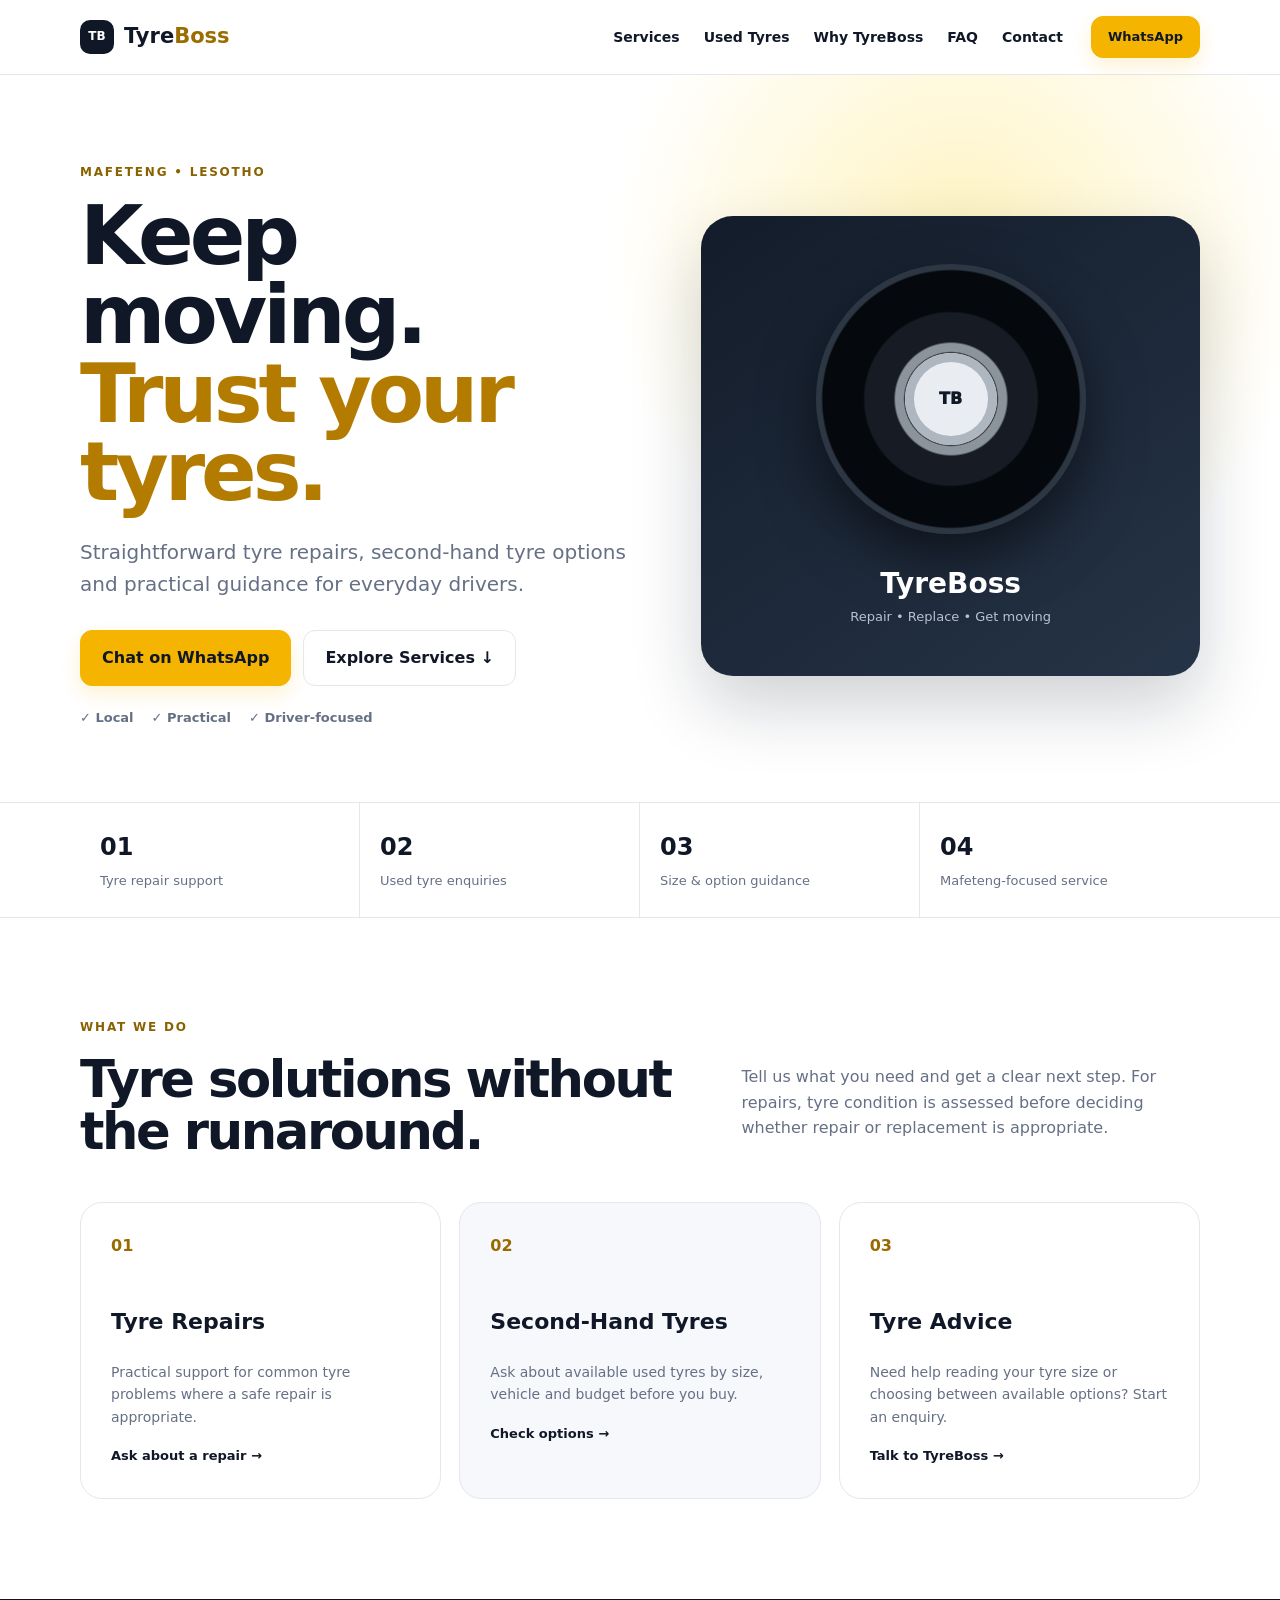
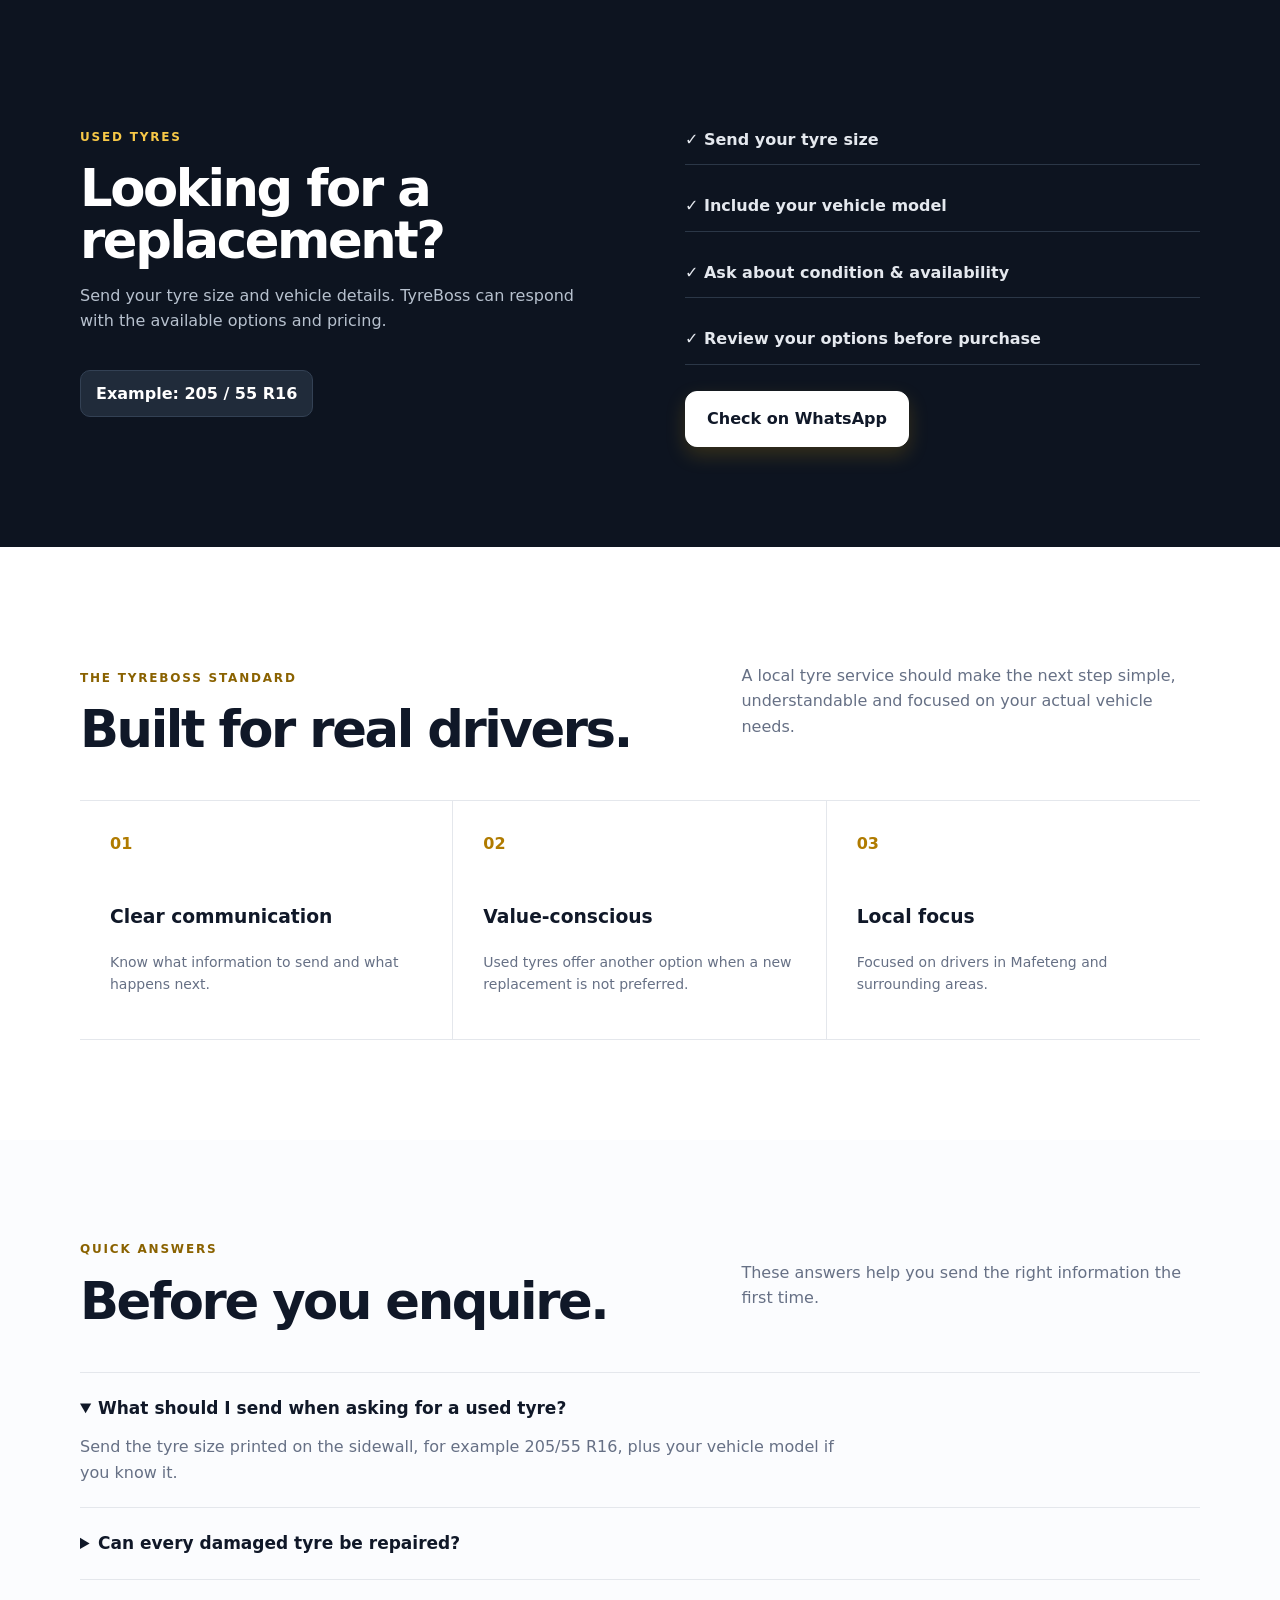
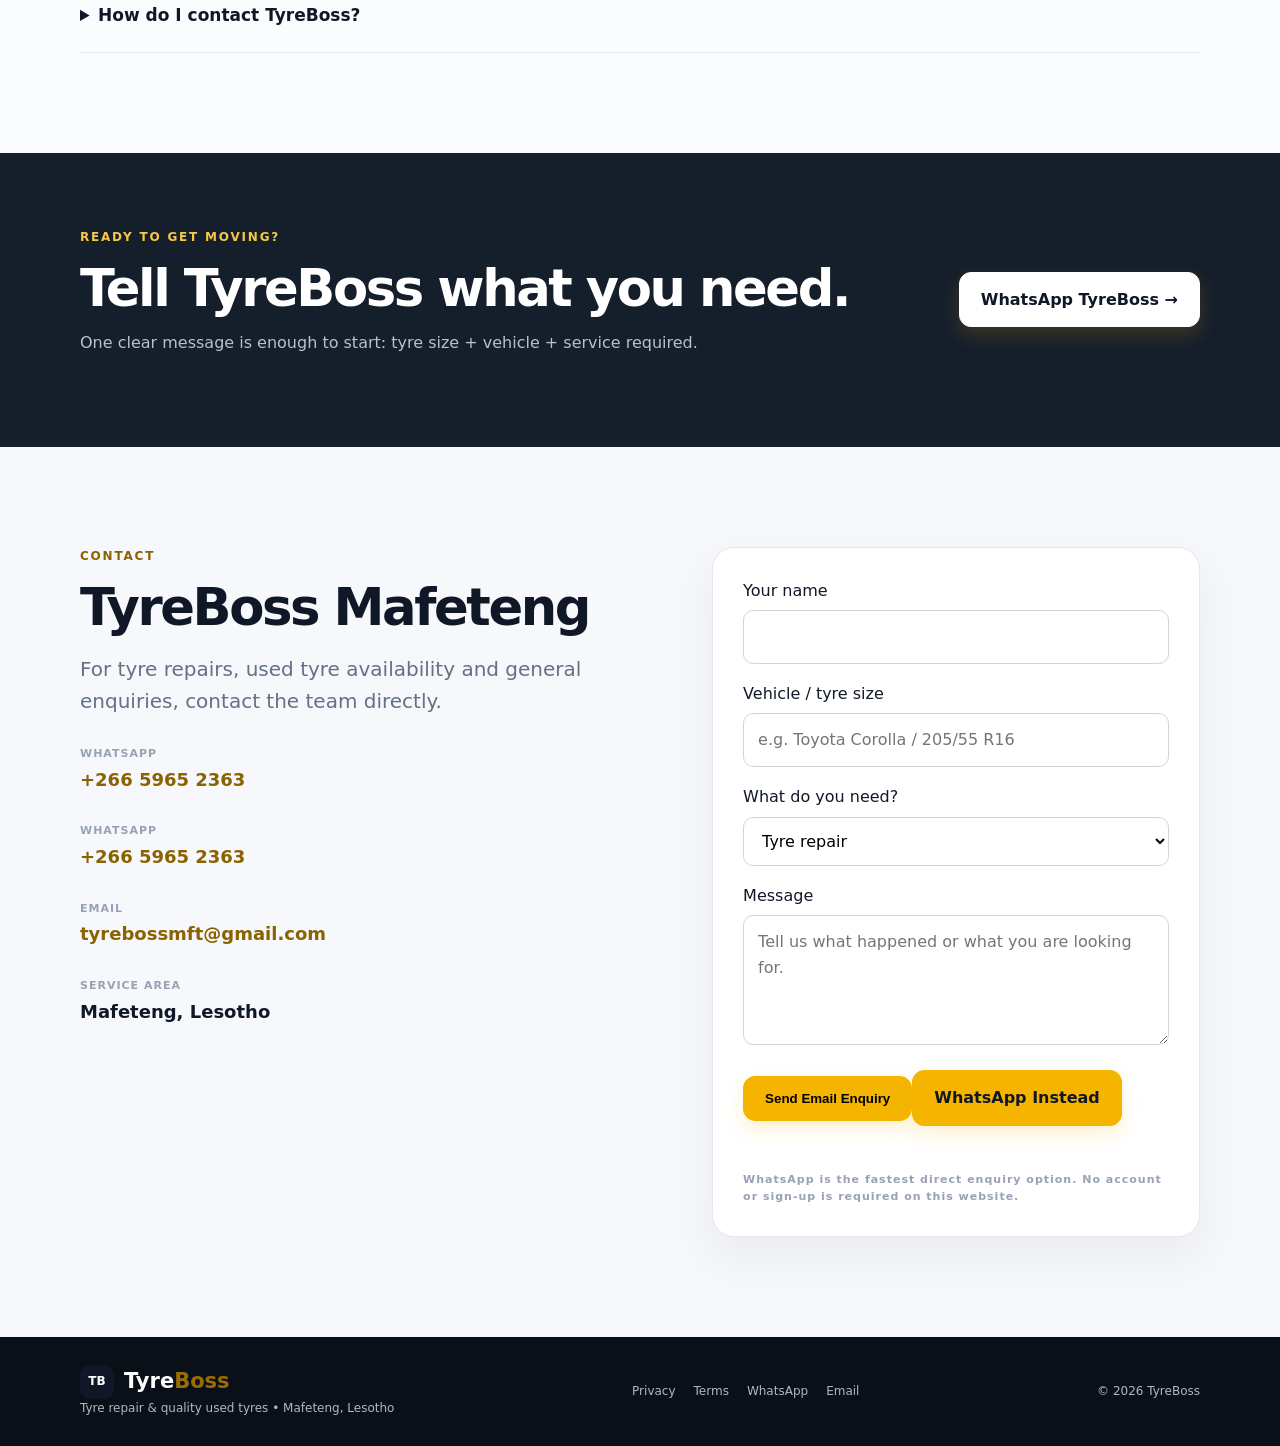
==== commit 1dcb9109: "Add TyreBoss WhatsApp conversion funnel and local SEO schema" ====
--- a/index.html
+++ b/index.html
@@ -12,6 +12,11 @@
 <meta property="og:title" content="TyreBoss Mafeteng | Keep moving. Trust your tyres.">
 <meta property="og:description" content="Tyre repair support, second-hand tyres and practical tyre advice in Mafeteng, Lesotho.">
 <meta property="og:type" content="website">
+<meta property="og:url" content="https://kaptenimatabola.github.io/TyreBoss/">
+<meta property="og:site_name" content="TyreBoss">
+<meta name="twitter:card" content="summary">
+<meta name="twitter:title" content="TyreBoss Mafeteng">
+<meta name="twitter:description" content="Tyre repair support and second-hand tyres in Mafeteng, Lesotho.">
 <meta property="og:url" content="https://kaptenimatabola.github.io/TyreBoss/">
 <meta property="og:site_name" content="TyreBoss">
 <meta name="twitter:card" content="summary">
@@ -43,6 +48,10 @@
  ]
 }
 </script>
+<script type="application/ld+json">
+{"@context":"https://schema.org","@type":"AutoRepair","name":"TyreBoss","description":"Tyre repair support, second-hand tyres and practical tyre guidance in Mafeteng, Lesotho.","email":"tyrebossmft@gmail.com","telephone":"+26659652363","url":"https://kaptenimatabola.github.io/TyreBoss/","areaServed":{"@type":"City","name":"Mafeteng","containedInPlace":{"@type":"Country","name":"Lesotho"}},"sameAs":["https://wa.me/26659652363"]}</script>
+<script type="application/ld+json">
+{"@context":"https://schema.org","@type":"FAQPage","mainEntity":[{"@type":"Question","name":"What should I send when asking for a used tyre?","acceptedAnswer":{"@type":"Answer","text":"Send the tyre size printed on the sidewall, for example 205/55 R16, plus your vehicle model if you know it."}},{"@type":"Question","name":"Can every damaged tyre be repaired?","acceptedAnswer":{"@type":"Answer","text":"No. Repair suitability depends on the damage, its location and the tyre's condition. Safety comes first."}},{"@type":"Question","name":"How do I contact TyreBoss?","acceptedAnswer":{"@type":"Answer","text":"Contact TyreBoss by WhatsApp at +266 5965 2363 or email tyrebossmft@gmail.com."}}]}</script>
 </head>
 <body>
 <header>
@@ -120,7 +129,7 @@
 
 <section id="contact" class="section contact">
   <div class="wrap contactgrid">
-    <div><div class="eyebrow">CONTACT</div><h2>TyreBoss Mafeteng</h2><p class="lead">For tyre repairs, used tyre availability and general enquiries, contact the team directly.</p><small>WHATSAPP</small><a class="email" href="https://wa.me/26659652363" target="_blank" rel="noopener">+266 5965 2363</a><small>EMAIL</small><a class="email" href="mailto:tyrebossmft@gmail.com">tyrebossmft@gmail.com</a><small>SERVICE AREA</small><strong>Mafeteng, Lesotho</strong></div>
+    <div><div class="eyebrow">CONTACT</div><h2>TyreBoss Mafeteng</h2><p class="lead">For tyre repairs, used tyre availability and general enquiries, contact the team directly.</p><small>WHATSAPP</small><a class="email" href="https://wa.me/26659652363" target="_blank" rel="noopener">+266 5965 2363</a><small>WHATSAPP</small><a class="email" href="https://wa.me/26659652363" target="_blank" rel="noopener">+266 5965 2363</a><small>EMAIL</small><a class="email" href="mailto:tyrebossmft@gmail.com">tyrebossmft@gmail.com</a><small>SERVICE AREA</small><strong>Mafeteng, Lesotho</strong></div>
     <form action="mailto:tyrebossmft@gmail.com" method="post" enctype="text/plain">
       <label>Your name<input name="Name" autocomplete="name" required></label>
       <label>Vehicle / tyre size<input name="Vehicle" autocomplete="off" placeholder="e.g. Toyota Corolla / 205/55 R16"></label>
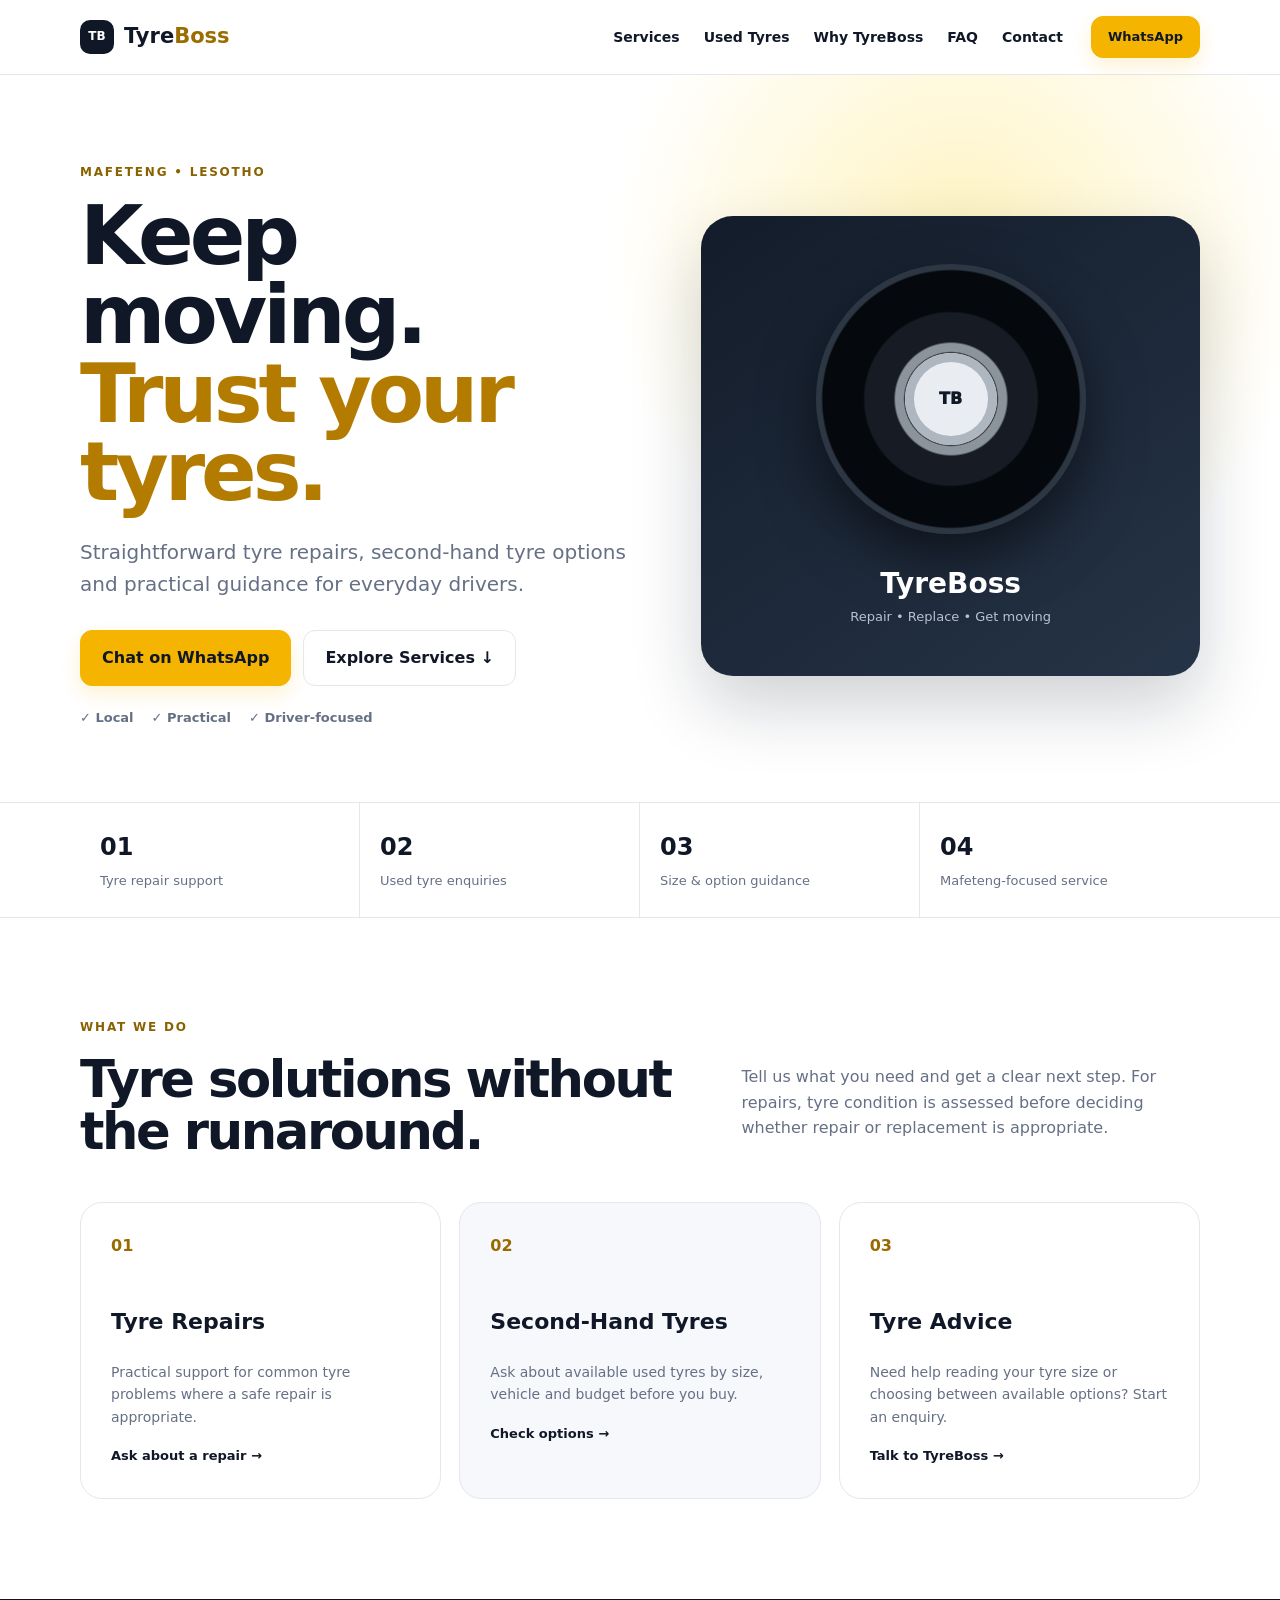
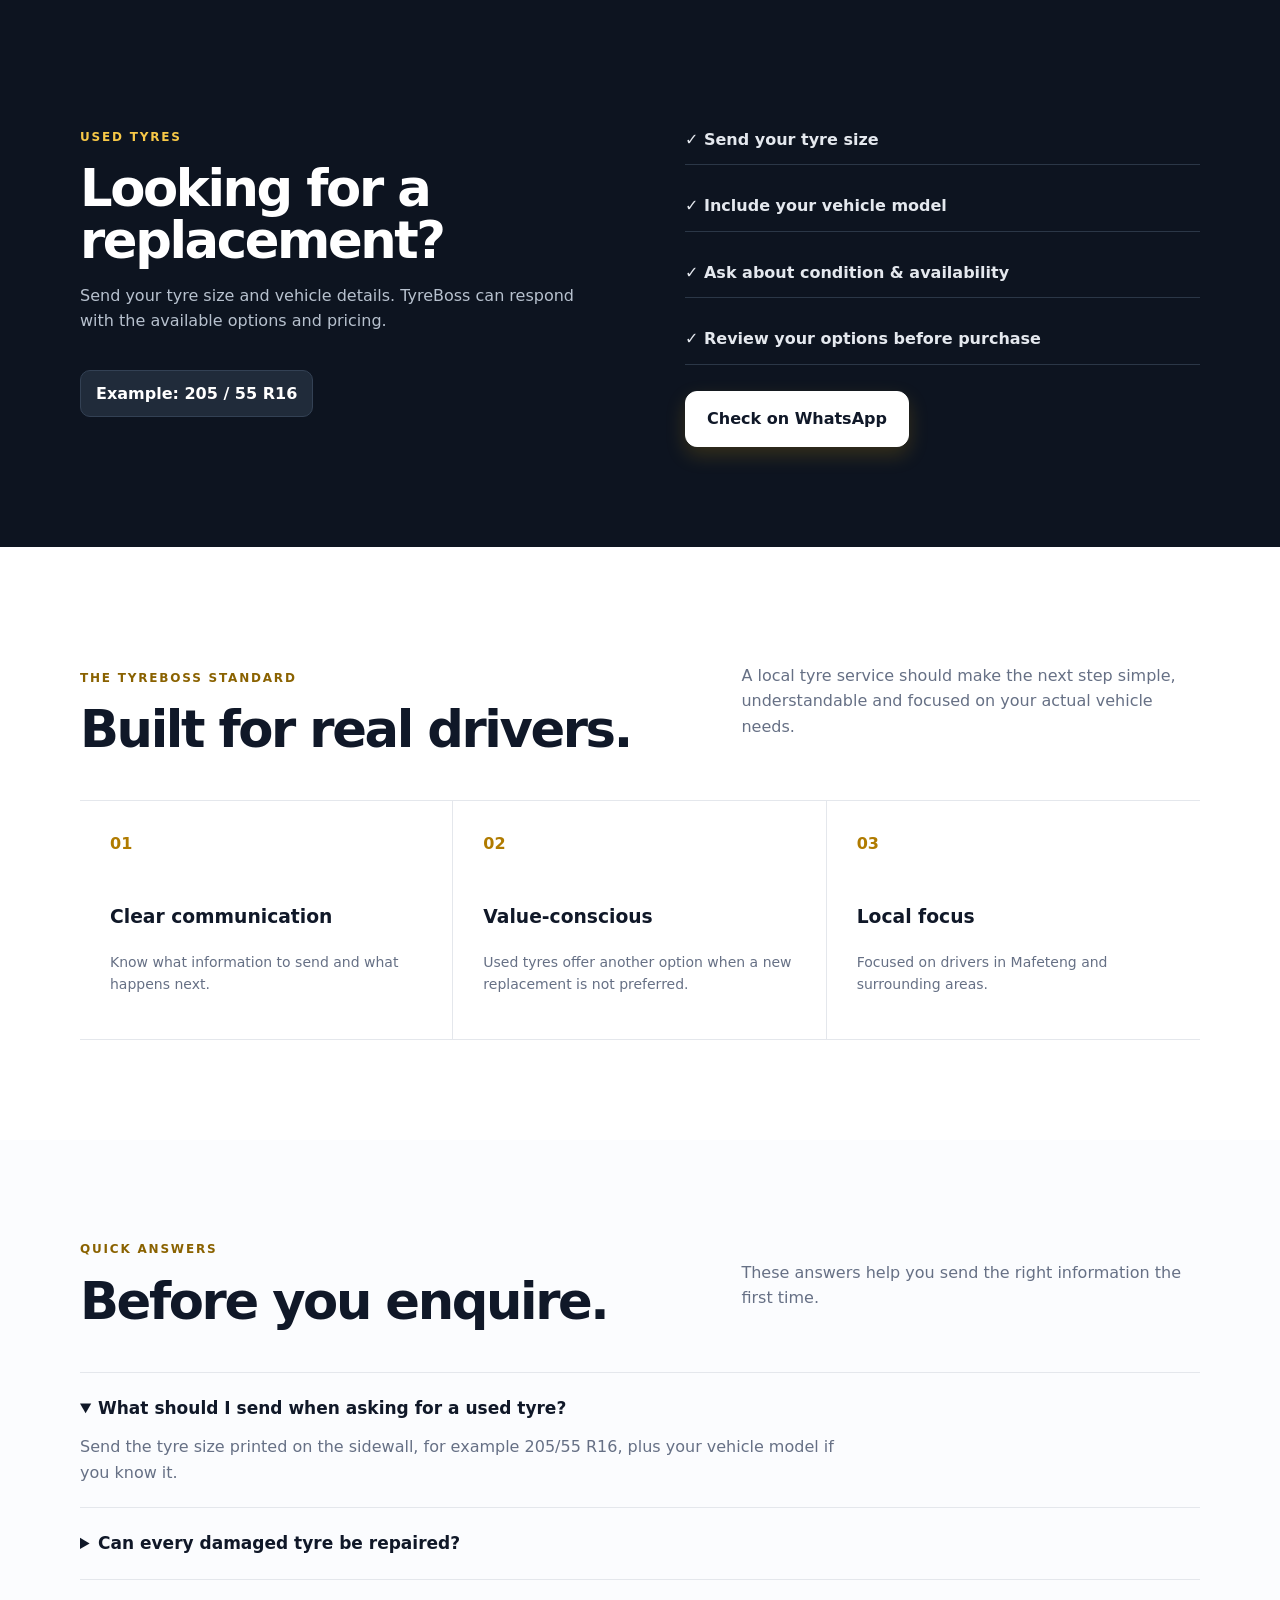
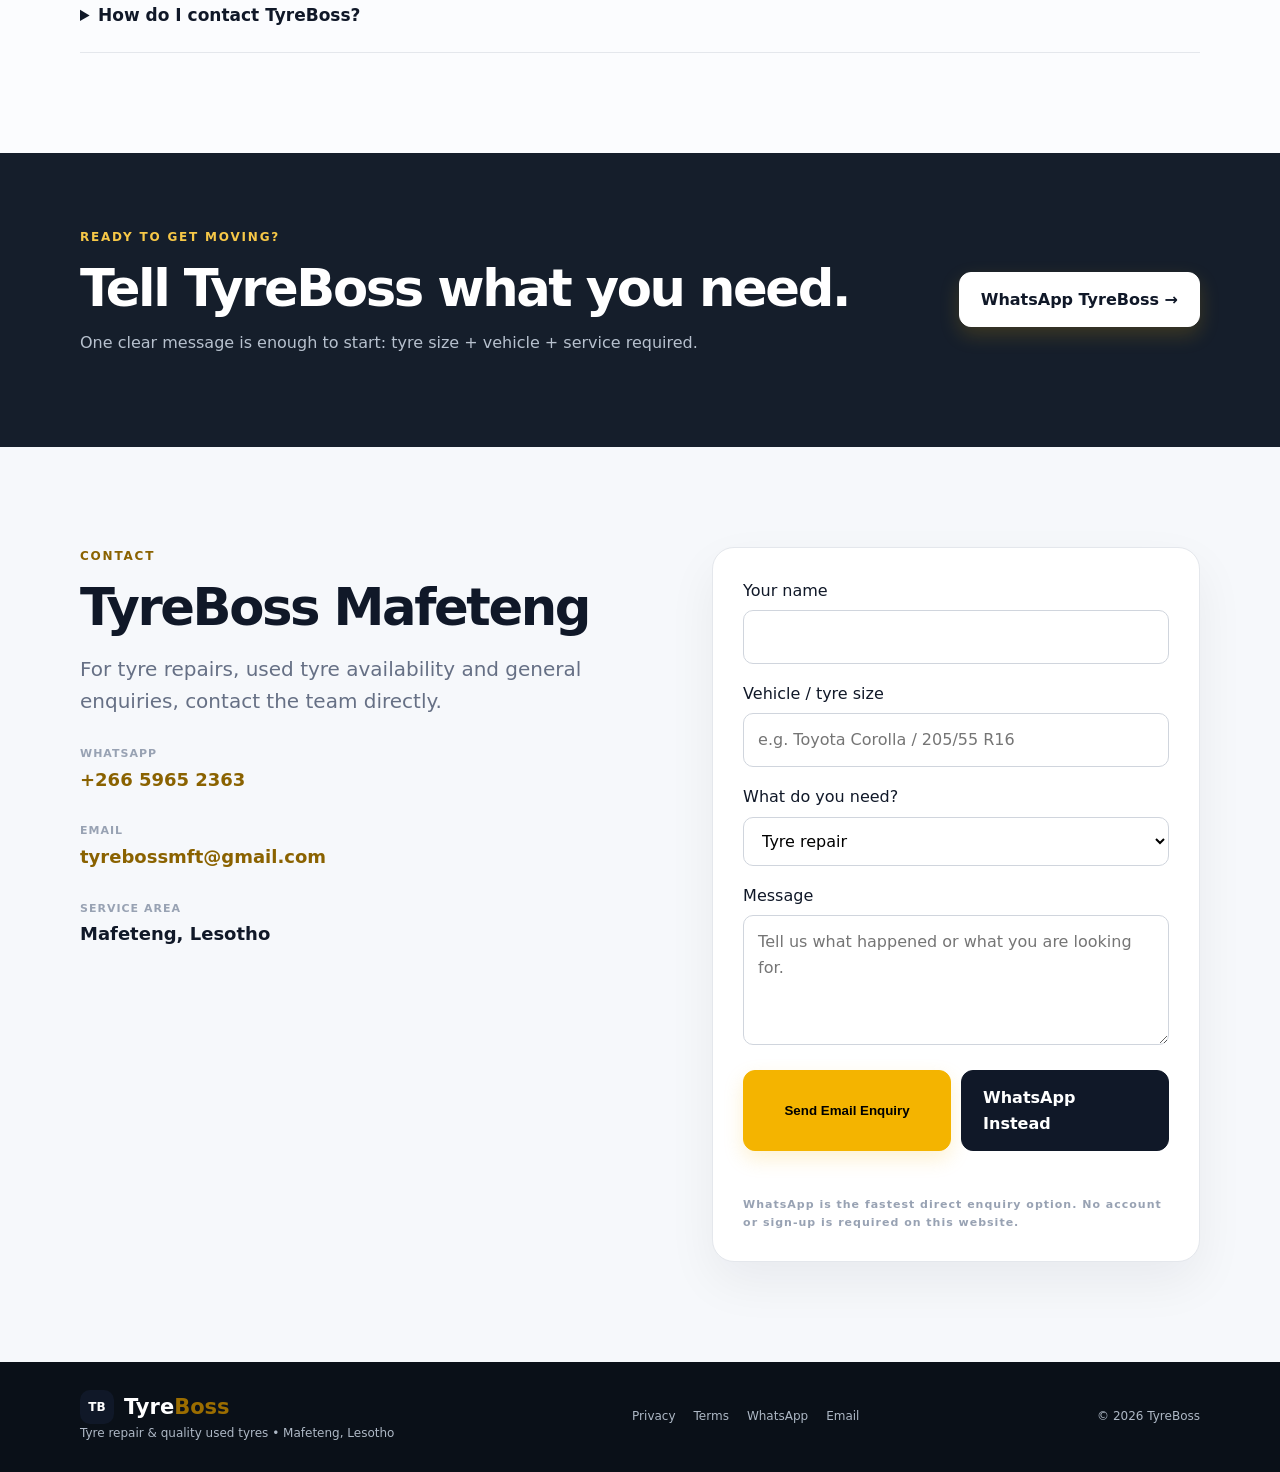
==== commit 3c7aa12b: "Clean up TyreBoss contact presentation" ====
--- a/index.html
+++ b/index.html
@@ -129,7 +129,7 @@
 
 <section id="contact" class="section contact">
   <div class="wrap contactgrid">
-    <div><div class="eyebrow">CONTACT</div><h2>TyreBoss Mafeteng</h2><p class="lead">For tyre repairs, used tyre availability and general enquiries, contact the team directly.</p><small>WHATSAPP</small><a class="email" href="https://wa.me/26659652363" target="_blank" rel="noopener">+266 5965 2363</a><small>WHATSAPP</small><a class="email" href="https://wa.me/26659652363" target="_blank" rel="noopener">+266 5965 2363</a><small>EMAIL</small><a class="email" href="mailto:tyrebossmft@gmail.com">tyrebossmft@gmail.com</a><small>SERVICE AREA</small><strong>Mafeteng, Lesotho</strong></div>
+    <div><div class="eyebrow">CONTACT</div><h2>TyreBoss Mafeteng</h2><p class="lead">For tyre repairs, used tyre availability and general enquiries, contact the team directly.</p><small>WHATSAPP</small><a class="email" href="https://wa.me/26659652363" target="_blank" rel="noopener">+266 5965 2363</a><small>EMAIL</small><a class="email" href="mailto:tyrebossmft@gmail.com">tyrebossmft@gmail.com</a><small>SERVICE AREA</small><strong>Mafeteng, Lesotho</strong></div>
     <form action="mailto:tyrebossmft@gmail.com" method="post" enctype="text/plain">
       <label>Your name<input name="Name" autocomplete="name" required></label>
       <label>Vehicle / tyre size<input name="Vehicle" autocomplete="off" placeholder="e.g. Toyota Corolla / 205/55 R16"></label>
--- a/styles.css
+++ b/styles.css
@@ -1 +1 @@
-:root{--ink:#101828;--muted:#667085;--line:#e4e7ec;--soft:#f6f8fb;--gold:#f4b400;--gold2:#9b6d00;--dark:#0d1420;--white:#fff}*{box-sizing:border-box}html{scroll-behavior:smooth;scroll-padding-top:90px}body{margin:0;font-family:Inter,ui-sans-serif,system-ui,-apple-system,BlinkMacSystemFont,"Segoe UI",sans-serif;color:var(--ink);line-height:1.6;background:#fff}a{text-decoration:none;color:inherit}.wrap{width:min(1120px,calc(100% - 40px));margin:auto}header{position:sticky;top:0;z-index:10;background:#fffffff2;backdrop-filter:blur(14px);border-bottom:1px solid var(--line)}.nav{height:74px;display:flex;align-items:center;gap:28px;position:relative}.brand{display:flex;align-items:center;gap:10px;font-size:21px;font-weight:900}.brand b{display:grid;place-items:center;width:34px;height:34px;border-radius:10px;background:var(--ink);color:#fff;font-size:12px}.brand span span{color:var(--gold2)}nav{display:flex;gap:24px;margin-left:auto;font-size:14px;font-weight:800}nav a{padding:10px 0}nav a:hover{color:var(--gold2)}.btn{display:inline-flex;align-items:center;justify-content:center;padding:14px 21px;border-radius:12px;background:var(--gold);border:1px solid var(--gold);font-weight:900;box-shadow:0 8px 20px #f4b4002e;transition:transform .2s,box-shadow .2s}.btn:hover{transform:translateY(-2px);box-shadow:0 12px 26px #f4b4003d}.small{padding:10px 16px;font-size:13px}.ghost{background:transparent;border-color:var(--line);box-shadow:none}.light{background:#fff;border-color:#fff;color:var(--ink)}.menu{display:none;background:none;border:0;font-size:25px;padding:8px;cursor:pointer}.eyebrow{font-size:12px;font-weight:900;letter-spacing:1.8px;color:#8a6200;margin-bottom:15px}.hero{padding:88px 0 74px;background:radial-gradient(circle at 75% 25%,#fff3bf,#fff 32%),linear-gradient(#fff,#f8fafc)}.grid{display:grid;grid-template-columns:1.05fr .95fr;gap:70px;align-items:center}.hero h1{font-size:clamp(48px,7vw,82px);line-height:.96;letter-spacing:-4px;margin:0 0 24px}.hero em{font-style:normal;color:#b37b00}.lead{font-size:20px;color:var(--muted)}.actions{display:flex;gap:12px;margin:30px 0 22px;flex-wrap:wrap}.ticks{display:flex;gap:18px;flex-wrap:wrap;font-size:13px;font-weight:800;color:var(--muted)}.visual{min-height:460px;border-radius:32px;background:linear-gradient(145deg,#131c2a,#263447);display:flex;flex-direction:column;align-items:center;justify-content:center;color:#fff;box-shadow:0 30px 70px #10182833}.tyre{width:270px;height:270px;border-radius:50%;background:radial-gradient(circle,#111 0 24%,#8b939c 25% 29%,#171c24 30% 45%,#05080c 46% 67%,#2d3744 68% 72%,#090c11 73%);display:grid;place-items:center;box-shadow:0 25px 55px #0008}.tyre div{width:92px;height:92px;border-radius:50%;display:grid;place-items:center;background:#e9edf2;color:#101828;font-weight:950;box-shadow:inset 0 0 0 9px #aeb6c0}.visual strong{font-size:28px;margin-top:28px}.visual span{color:#b8c2d0;font-size:13px}.trustbar{border-block:1px solid var(--line)}.trustgrid{display:grid;grid-template-columns:repeat(4,1fr)}.trustgrid div{padding:25px 20px;border-right:1px solid var(--line)}.trustgrid div:last-child{border:0}.trustgrid b{display:block;font-size:24px}.trustgrid span{font-size:13px;color:var(--muted)}.section{padding:100px 0}.head{display:grid;grid-template-columns:1fr .75fr;gap:50px;align-items:end;margin-bottom:45px}.head h2,.section h2,.cta h2{font-size:clamp(34px,4vw,52px);line-height:1.02;letter-spacing:-2.4px;margin:0}.head p{color:var(--muted)}.cards{display:grid;grid-template-columns:repeat(3,1fr);gap:18px}.cards article{border:1px solid var(--line);padding:30px;border-radius:22px;min-height:280px}.cards .feature{background:var(--soft)}.cards i{font-style:normal;font-weight:900;color:#9a6a00}.cards h3{font-size:22px;margin-top:45px}.cards p,.values p{color:var(--muted);font-size:14px}.cards a{font-size:13px;font-weight:900}.dark{background:var(--dark);color:#fff}.dark .eyebrow,.cta .eyebrow{color:#f7c847}.dark p{color:#b7c1ce}.split{display:grid;grid-template-columns:1fr 1fr;gap:90px;align-items:center}.size{display:inline-block;margin-top:20px;background:#202b3a;border:1px solid #334154;border-radius:10px;padding:10px 15px}.list p{padding:12px 0;border-bottom:1px solid #2b3747;color:#e4e8ee;font-weight:700}.list .btn{margin-top:10px}.values{display:grid;grid-template-columns:repeat(3,1fr);border-block:1px solid var(--line)}.values>div{padding:30px;border-right:1px solid var(--line)}.values>div:last-child{border:0}.values b{color:#b07b00}.values h3{margin-top:45px}.faq{background:#fbfcfe}.faq details{border-top:1px solid var(--line);padding:22px 0}.faq details:last-child{border-bottom:1px solid var(--line)}.faq summary{cursor:pointer;font-weight:900;font-size:17px}.faq details p{color:var(--muted);max-width:780px;margin:12px 0 0}.faq a{color:var(--gold2);font-weight:800}.cta{background:#151e2b;color:#fff;padding:75px 0}.ctain{display:flex;justify-content:space-between;gap:35px;align-items:center}.cta p{color:#b7c1ce}.contact{background:var(--soft)}.contactgrid{display:grid;grid-template-columns:1fr .9fr;gap:90px}.contact small{display:block;color:#98a2b3;font-size:11px;font-weight:900;letter-spacing:1px;margin-top:28px}.email,.contact strong{display:block;font-size:18px;margin-top:3px}.email{color:#8a6200;font-weight:800}form{background:#fff;border:1px solid var(--line);padding:30px;border-radius:22px;display:grid;gap:17px;box-shadow:0 20px 50px #1018280f}form label{letter-spacing:0;color:var(--ink);margin:0}input,select,textarea{width:100%;margin-top:7px;padding:13px 14px;border:1px solid #d0d5dd;border-radius:10px;background:#fff;font:inherit}input:focus,select:focus,textarea:focus{outline:3px solid #f4b40033;border-color:#d6a100}textarea{resize:vertical}form small{margin:0;color:#98a2b3}.footerin{display:flex;align-items:center;justify-content:space-between;gap:20px;font-size:12px}.footerin p{margin:0;color:#aeb8c5}.footerlinks{display:flex;gap:18px}.footerlinks a:hover{color:#fff}footer{background:#0a1018;color:#aeb8c5;padding:28px 0}footer .brand{color:#fff}@media(max-width:800px){nav{display:none;position:absolute;top:74px;left:0;right:0;background:#fff;padding:16px 20px 20px;flex-direction:column;gap:4px;border-bottom:1px solid var(--line);box-shadow:0 18px 35px #10182818}nav.open{display:flex}.nav>.small{display:none}.menu{display:block;margin-left:auto}.grid,.split,.contactgrid,.head{grid-template-columns:1fr;gap:35px}.hero{padding:62px 0}.hero h1{letter-spacing:-2.5px}.visual{min-height:360px}.tyre{width:210px;height:210px}.cards,.values{grid-template-columns:1fr}.values>div{border-right:0;border-bottom:1px solid var(--line)}.values>div:last-child{border-bottom:0}.trustgrid{grid-template-columns:1fr 1fr}.ctain,.footerin{flex-direction:column;align-items:flex-start}.footerlinks{flex-wrap:wrap}.section{padding:72px 0}}@media(max-width:480px){.wrap{width:calc(100% - 28px)}.actions .btn{width:100%}.hero h1{font-size:50px}.visual{min-height:330px}.section{padding:62px 0}.trustgrid div{padding:20px 12px}}+:root{--ink:#101828;--muted:#667085;--line:#e4e7ec;--soft:#f6f8fb;--gold:#f4b400;--gold2:#9b6d00;--dark:#0d1420;--white:#fff}*{box-sizing:border-box}html{scroll-behavior:smooth;scroll-padding-top:90px}body{margin:0;font-family:Inter,ui-sans-serif,system-ui,-apple-system,BlinkMacSystemFont,"Segoe UI",sans-serif;color:var(--ink);line-height:1.6;background:#fff}a{text-decoration:none;color:inherit}.wrap{width:min(1120px,calc(100% - 40px));margin:auto}header{position:sticky;top:0;z-index:10;background:#fffffff2;backdrop-filter:blur(14px);border-bottom:1px solid var(--line)}.nav{height:74px;display:flex;align-items:center;gap:28px;position:relative}.brand{display:flex;align-items:center;gap:10px;font-size:21px;font-weight:900}.brand b{display:grid;place-items:center;width:34px;height:34px;border-radius:10px;background:var(--ink);color:#fff;font-size:12px}.brand span span{color:var(--gold2)}nav{display:flex;gap:24px;margin-left:auto;font-size:14px;font-weight:800}nav a{padding:10px 0}nav a:hover{color:var(--gold2)}.btn{display:inline-flex;align-items:center;justify-content:center;padding:14px 21px;border-radius:12px;background:var(--gold);border:1px solid var(--gold);font-weight:900;box-shadow:0 8px 20px #f4b4002e;transition:transform .2s,box-shadow .2s}.btn:hover{transform:translateY(-2px);box-shadow:0 12px 26px #f4b4003d}.small{padding:10px 16px;font-size:13px}.ghost{background:transparent;border-color:var(--line);box-shadow:none}.light{background:#fff;border-color:#fff;color:var(--ink)}.menu{display:none;background:none;border:0;font-size:25px;padding:8px;cursor:pointer}.eyebrow{font-size:12px;font-weight:900;letter-spacing:1.8px;color:#8a6200;margin-bottom:15px}.hero{padding:88px 0 74px;background:radial-gradient(circle at 75% 25%,#fff3bf,#fff 32%),linear-gradient(#fff,#f8fafc)}.grid{display:grid;grid-template-columns:1.05fr .95fr;gap:70px;align-items:center}.hero h1{font-size:clamp(48px,7vw,82px);line-height:.96;letter-spacing:-4px;margin:0 0 24px}.hero em{font-style:normal;color:#b37b00}.lead{font-size:20px;color:var(--muted)}.actions{display:flex;gap:12px;margin:30px 0 22px;flex-wrap:wrap}.ticks{display:flex;gap:18px;flex-wrap:wrap;font-size:13px;font-weight:800;color:var(--muted)}.visual{min-height:460px;border-radius:32px;background:linear-gradient(145deg,#131c2a,#263447);display:flex;flex-direction:column;align-items:center;justify-content:center;color:#fff;box-shadow:0 30px 70px #10182833}.tyre{width:270px;height:270px;border-radius:50%;background:radial-gradient(circle,#111 0 24%,#8b939c 25% 29%,#171c24 30% 45%,#05080c 46% 67%,#2d3744 68% 72%,#090c11 73%);display:grid;place-items:center;box-shadow:0 25px 55px #0008}.tyre div{width:92px;height:92px;border-radius:50%;display:grid;place-items:center;background:#e9edf2;color:#101828;font-weight:950;box-shadow:inset 0 0 0 9px #aeb6c0}.visual strong{font-size:28px;margin-top:28px}.visual span{color:#b8c2d0;font-size:13px}.trustbar{border-block:1px solid var(--line)}.trustgrid{display:grid;grid-template-columns:repeat(4,1fr)}.trustgrid div{padding:25px 20px;border-right:1px solid var(--line)}.trustgrid div:last-child{border:0}.trustgrid b{display:block;font-size:24px}.trustgrid span{font-size:13px;color:var(--muted)}.section{padding:100px 0}.head{display:grid;grid-template-columns:1fr .75fr;gap:50px;align-items:end;margin-bottom:45px}.head h2,.section h2,.cta h2{font-size:clamp(34px,4vw,52px);line-height:1.02;letter-spacing:-2.4px;margin:0}.head p{color:var(--muted)}.cards{display:grid;grid-template-columns:repeat(3,1fr);gap:18px}.cards article{border:1px solid var(--line);padding:30px;border-radius:22px;min-height:280px}.cards .feature{background:var(--soft)}.cards i{font-style:normal;font-weight:900;color:#9a6a00}.cards h3{font-size:22px;margin-top:45px}.cards p,.values p{color:var(--muted);font-size:14px}.cards a{font-size:13px;font-weight:900}.dark{background:var(--dark);color:#fff}.dark .eyebrow,.cta .eyebrow{color:#f7c847}.dark p{color:#b7c1ce}.split{display:grid;grid-template-columns:1fr 1fr;gap:90px;align-items:center}.size{display:inline-block;margin-top:20px;background:#202b3a;border:1px solid #334154;border-radius:10px;padding:10px 15px}.list p{padding:12px 0;border-bottom:1px solid #2b3747;color:#e4e8ee;font-weight:700}.list .btn{margin-top:10px}.values{display:grid;grid-template-columns:repeat(3,1fr);border-block:1px solid var(--line)}.values>div{padding:30px;border-right:1px solid var(--line)}.values>div:last-child{border:0}.values b{color:#b07b00}.values h3{margin-top:45px}.faq{background:#fbfcfe}.faq details{border-top:1px solid var(--line);padding:22px 0}.faq details:last-child{border-bottom:1px solid var(--line)}.faq summary{cursor:pointer;font-weight:900;font-size:17px}.faq details p{color:var(--muted);max-width:780px;margin:12px 0 0}.faq a{color:var(--gold2);font-weight:800}.cta{background:#151e2b;color:#fff;padding:75px 0}.ctain{display:flex;justify-content:space-between;gap:35px;align-items:center}.cta p{color:#b7c1ce}.contact{background:var(--soft)}.contactgrid{display:grid;grid-template-columns:1fr .9fr;gap:90px}.contact small{display:block;color:#98a2b3;font-size:11px;font-weight:900;letter-spacing:1px;margin-top:28px}.email,.contact strong{display:block;font-size:18px;margin-top:3px}.email{color:#8a6200;font-weight:800} .form-actions{display:flex;gap:10px;flex-wrap:wrap}.form-actions .btn{flex:1}.whatsapp-btn{background:#101828;color:#fff;border-color:#101828;box-shadow:none}form{background:#fff;border:1px solid var(--line);padding:30px;border-radius:22px;display:grid;gap:17px;box-shadow:0 20px 50px #1018280f}form label{letter-spacing:0;color:var(--ink);margin:0}input,select,textarea{width:100%;margin-top:7px;padding:13px 14px;border:1px solid #d0d5dd;border-radius:10px;background:#fff;font:inherit}input:focus,select:focus,textarea:focus{outline:3px solid #f4b40033;border-color:#d6a100}textarea{resize:vertical}form small{margin:0;color:#98a2b3}.footerin{display:flex;align-items:center;justify-content:space-between;gap:20px;font-size:12px}.footerin p{margin:0;color:#aeb8c5}.footerlinks{display:flex;gap:18px}.footerlinks a:hover{color:#fff}footer{background:#0a1018;color:#aeb8c5;padding:28px 0}footer .brand{color:#fff}@media(max-width:800px){nav{display:none;position:absolute;top:74px;left:0;right:0;background:#fff;padding:16px 20px 20px;flex-direction:column;gap:4px;border-bottom:1px solid var(--line);box-shadow:0 18px 35px #10182818}nav.open{display:flex}.nav>.small{display:none}.menu{display:block;margin-left:auto}.grid,.split,.contactgrid,.head{grid-template-columns:1fr;gap:35px}.hero{padding:62px 0}.hero h1{letter-spacing:-2.5px}.visual{min-height:360px}.tyre{width:210px;height:210px}.cards,.values{grid-template-columns:1fr}.values>div{border-right:0;border-bottom:1px solid var(--line)}.values>div:last-child{border-bottom:0}.trustgrid{grid-template-columns:1fr 1fr}.ctain,.footerin{flex-direction:column;align-items:flex-start}.footerlinks{flex-wrap:wrap}.section{padding:72px 0}}@media(max-width:480px){.wrap{width:calc(100% - 28px)}.actions .btn{width:100%}.hero h1{font-size:50px}.visual{min-height:330px}.section{padding:62px 0}.trustgrid div{padding:20px 12px}}
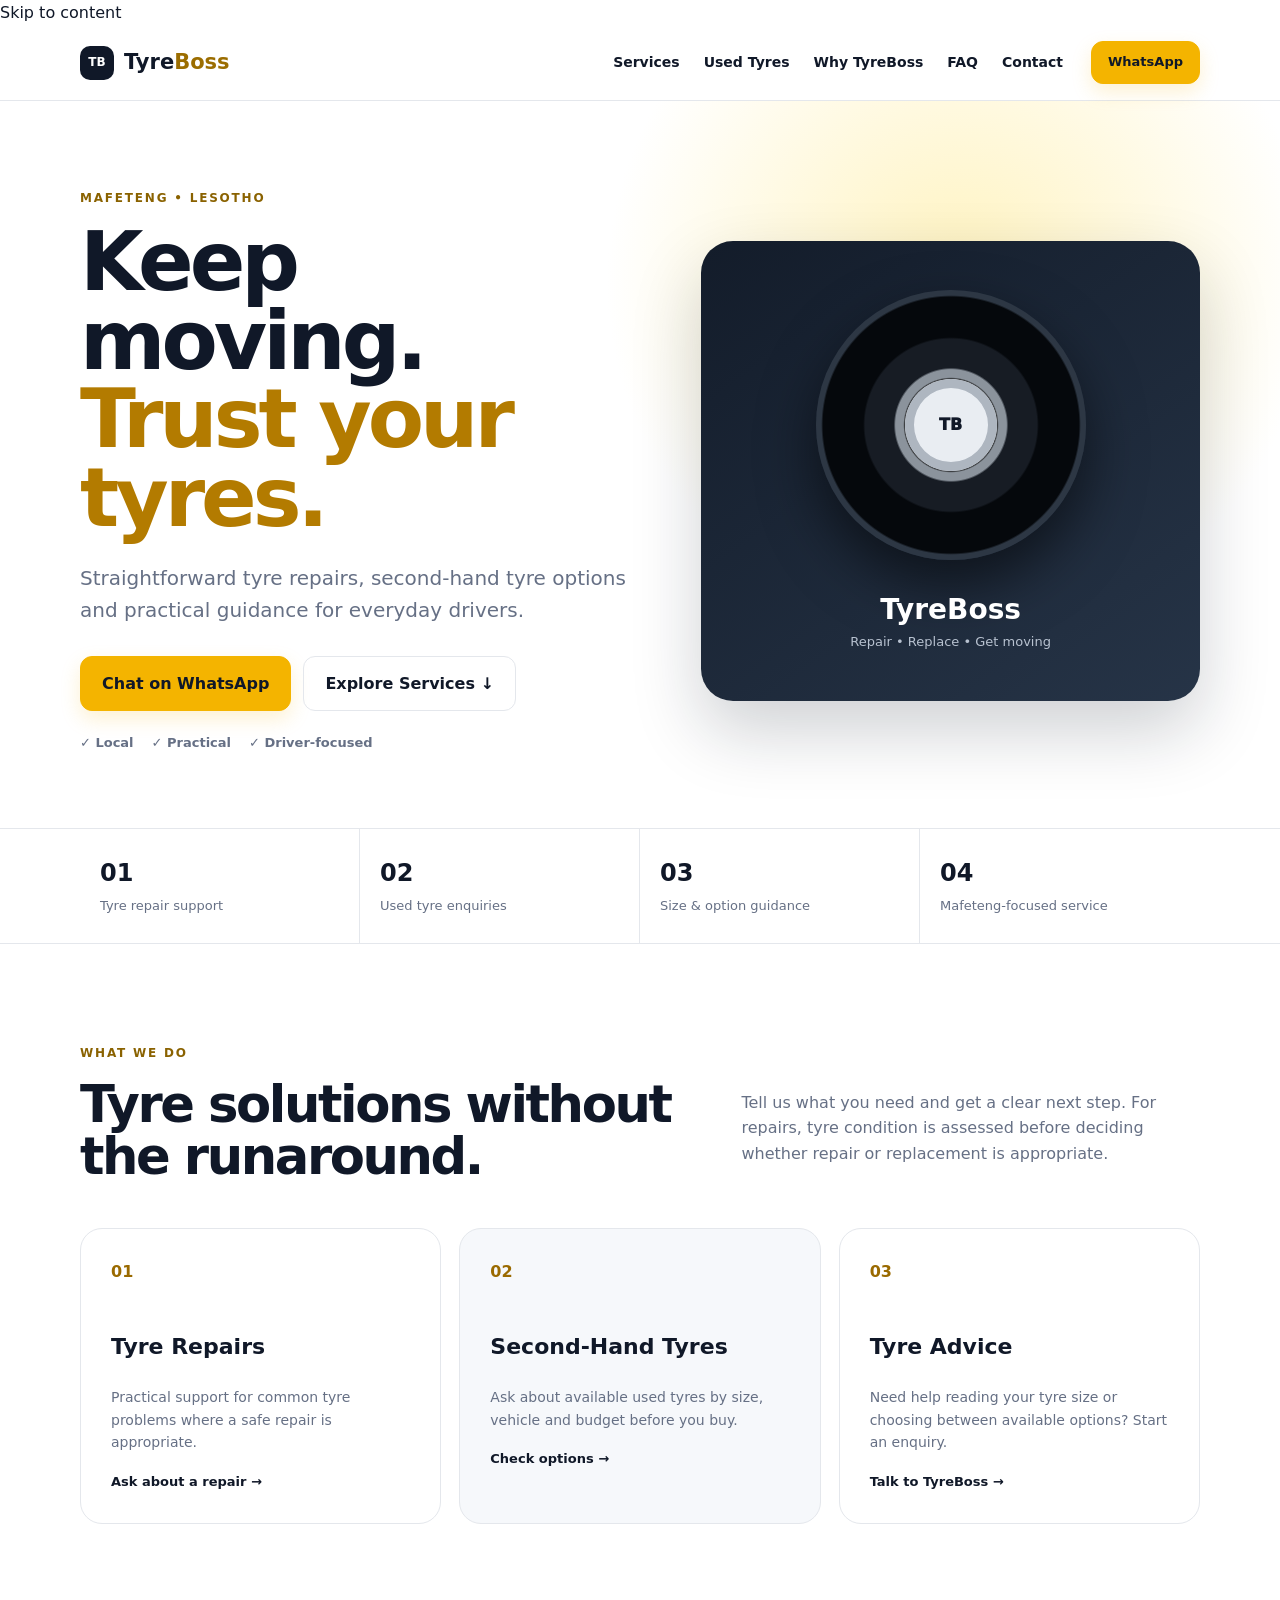
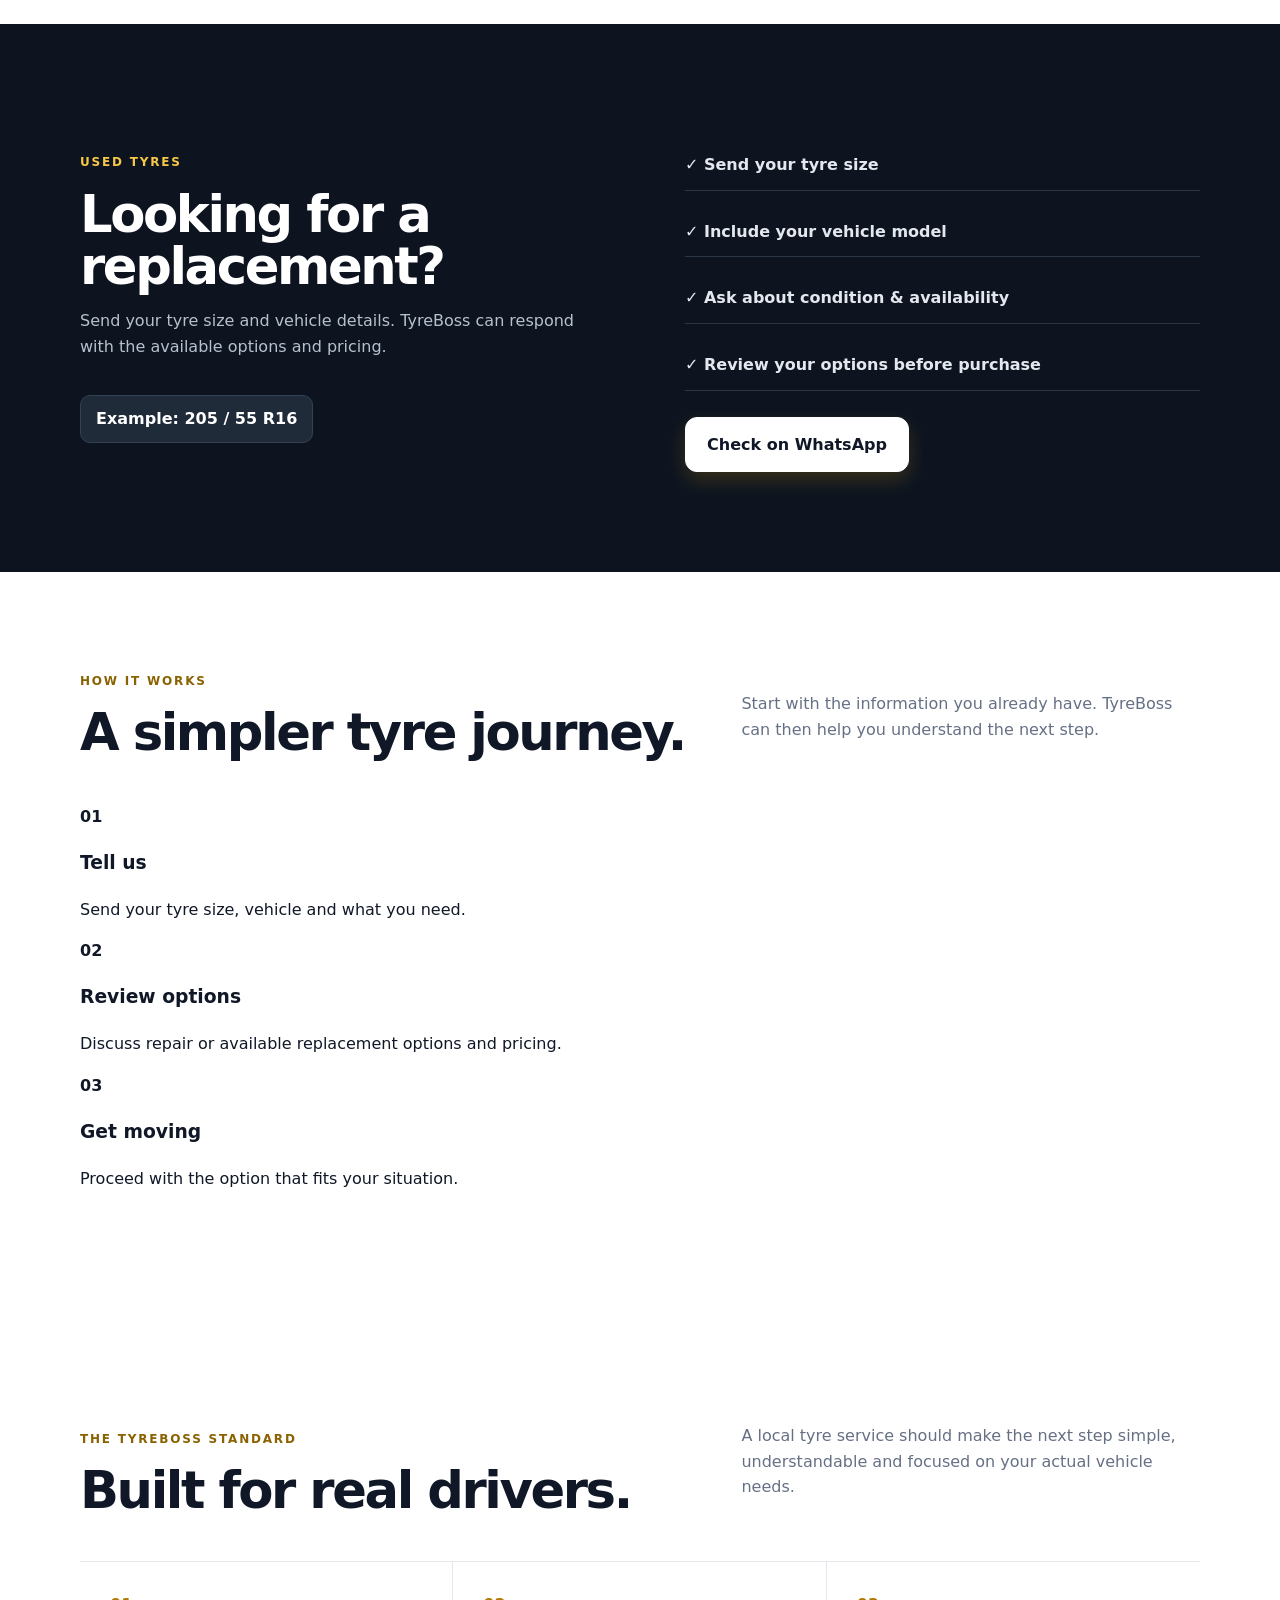
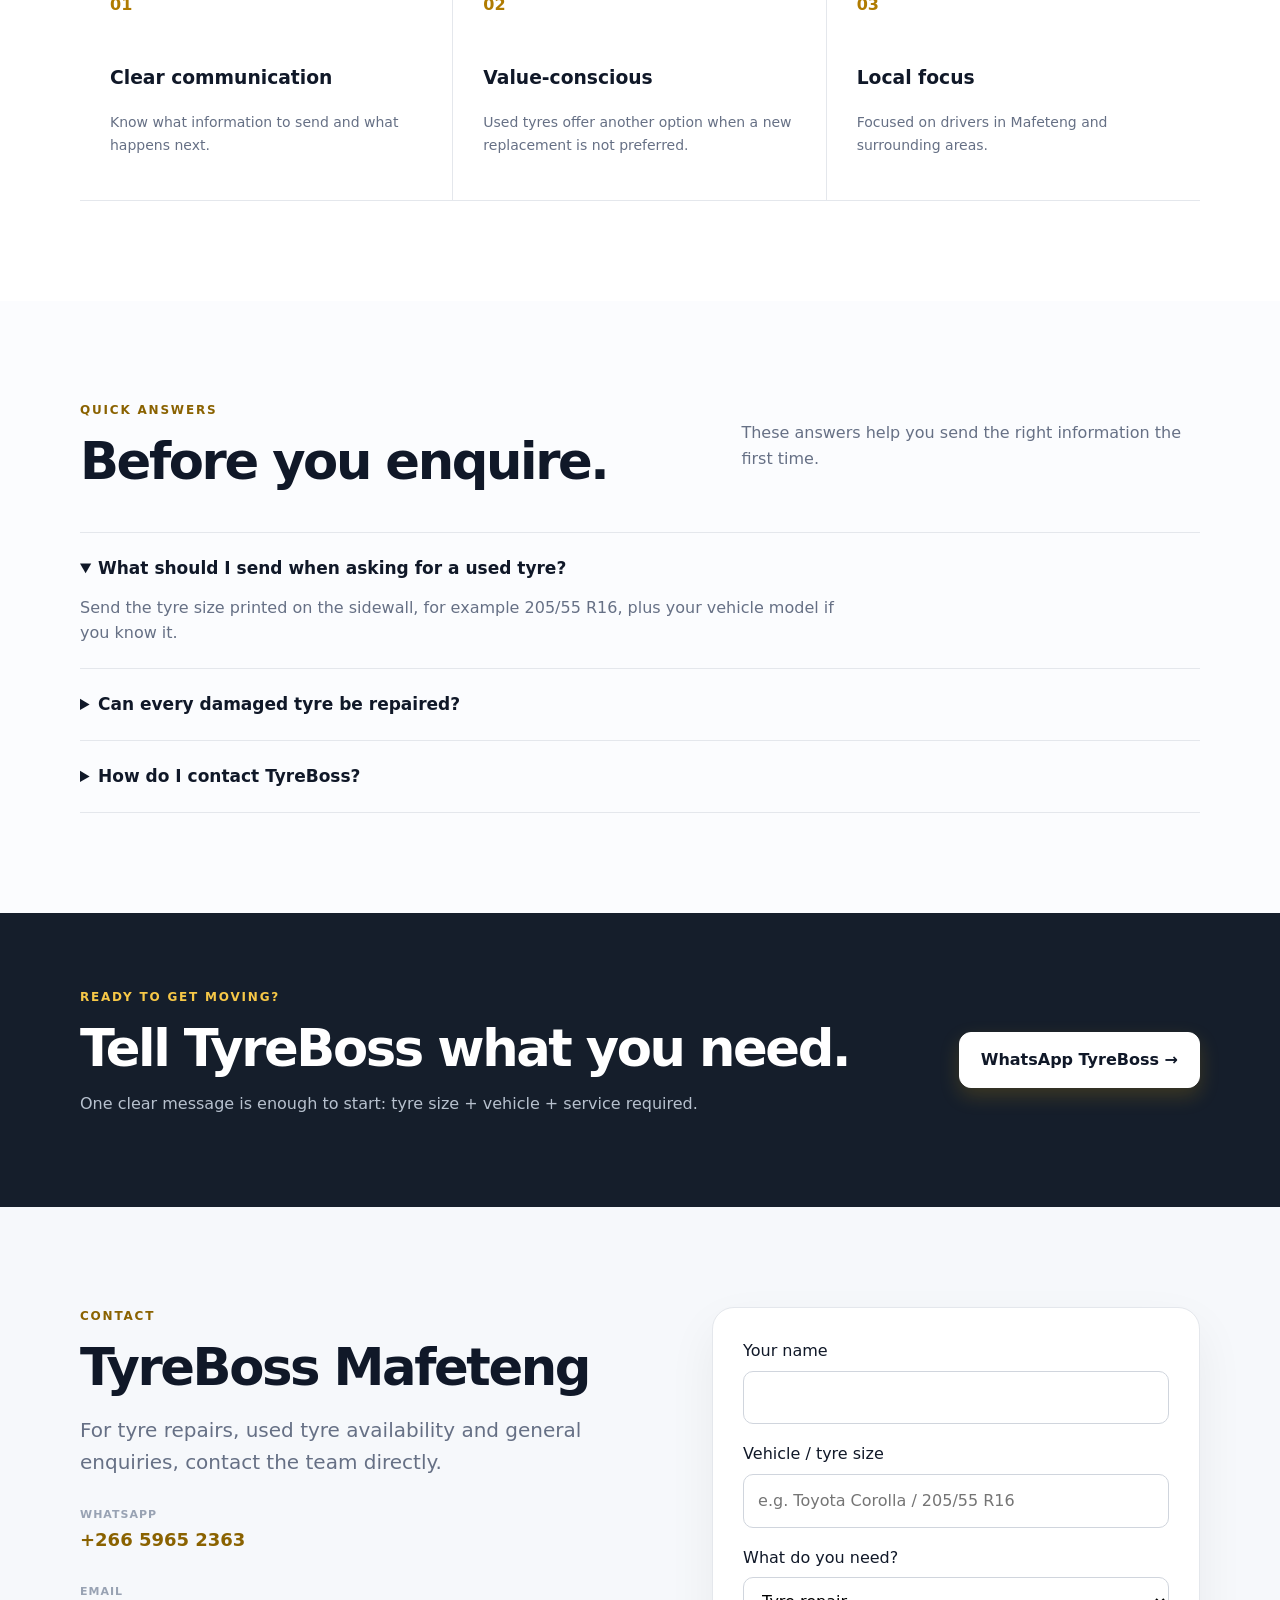
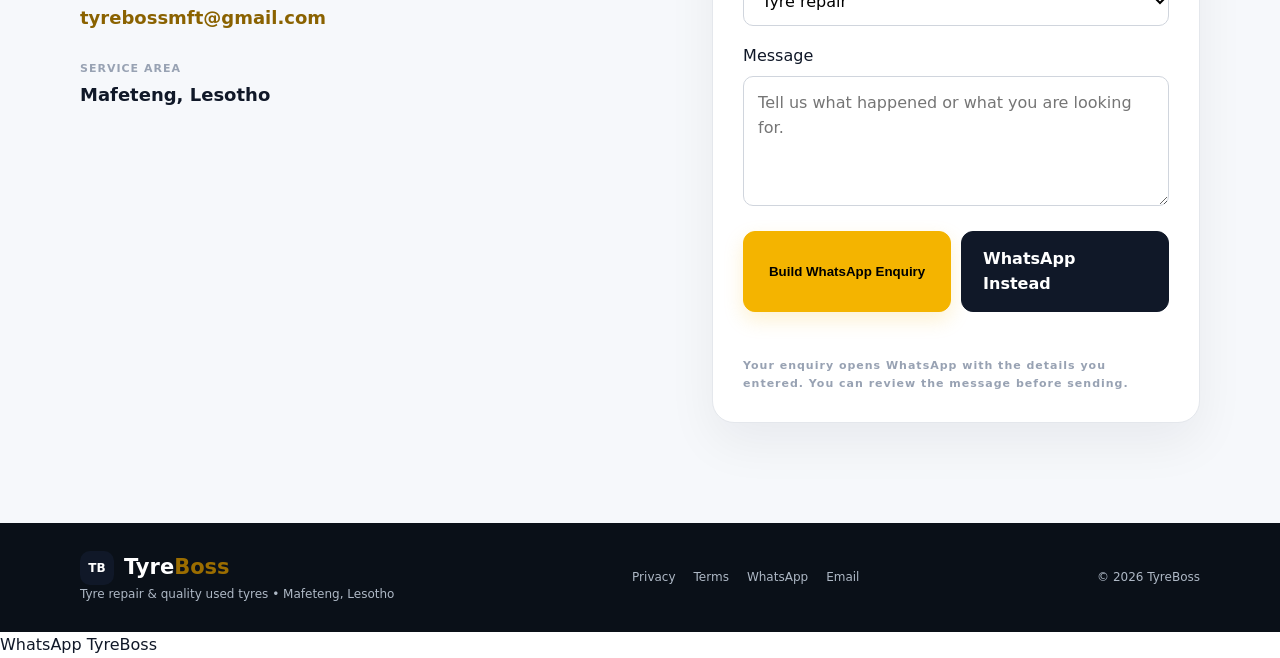
==== commit a840f763: "Upgrade TyreBoss conversion architecture and SEO quality" ====
--- a/index.html
+++ b/index.html
@@ -17,24 +17,29 @@
 <meta name="twitter:card" content="summary">
 <meta name="twitter:title" content="TyreBoss Mafeteng">
 <meta name="twitter:description" content="Tyre repair support and second-hand tyres in Mafeteng, Lesotho.">
-<meta property="og:url" content="https://kaptenimatabola.github.io/TyreBoss/">
-<meta property="og:site_name" content="TyreBoss">
-<meta name="twitter:card" content="summary">
-<meta name="twitter:title" content="TyreBoss Mafeteng">
-<meta name="twitter:description" content="Tyre repair support and second-hand tyres in Mafeteng, Lesotho.">
 <link rel="icon" href="favicon.svg" type="image/svg+xml">
 <link rel="stylesheet" href="styles.css">
 <script type="application/ld+json">
 {
  "@context":"https://schema.org",
  "@type":"AutoRepair",
+ "@id":"https://kaptenimatabola.github.io/TyreBoss/#business",
  "name":"TyreBoss",
  "description":"Tyre repair support, second-hand tyres and practical tyre guidance in Mafeteng, Lesotho.",
  "email":"tyrebossmft@gmail.com",
  "telephone":"+26659652363",
  "url":"https://kaptenimatabola.github.io/TyreBoss/",
  "areaServed":{"@type":"City","name":"Mafeteng","containedInPlace":{"@type":"Country","name":"Lesotho"}},
- "sameAs":["https://wa.me/26659652363"]
+ "contactPoint":{"@type":"ContactPoint","contactType":"customer service","telephone":"+26659652363","email":"tyrebossmft@gmail.com"}
+}
+</script>
+<script type="application/ld+json">
+{
+ "@context":"https://schema.org",
+ "@type":"WebSite",
+ "name":"TyreBoss",
+ "url":"https://kaptenimatabola.github.io/TyreBoss/",
+ "publisher":{"@id":"https://kaptenimatabola.github.io/TyreBoss/#business"}
 }
 </script>
 <script type="application/ld+json">
@@ -48,12 +53,8 @@
  ]
 }
 </script>
-<script type="application/ld+json">
-{"@context":"https://schema.org","@type":"AutoRepair","name":"TyreBoss","description":"Tyre repair support, second-hand tyres and practical tyre guidance in Mafeteng, Lesotho.","email":"tyrebossmft@gmail.com","telephone":"+26659652363","url":"https://kaptenimatabola.github.io/TyreBoss/","areaServed":{"@type":"City","name":"Mafeteng","containedInPlace":{"@type":"Country","name":"Lesotho"}},"sameAs":["https://wa.me/26659652363"]}</script>
-<script type="application/ld+json">
-{"@context":"https://schema.org","@type":"FAQPage","mainEntity":[{"@type":"Question","name":"What should I send when asking for a used tyre?","acceptedAnswer":{"@type":"Answer","text":"Send the tyre size printed on the sidewall, for example 205/55 R16, plus your vehicle model if you know it."}},{"@type":"Question","name":"Can every damaged tyre be repaired?","acceptedAnswer":{"@type":"Answer","text":"No. Repair suitability depends on the damage, its location and the tyre's condition. Safety comes first."}},{"@type":"Question","name":"How do I contact TyreBoss?","acceptedAnswer":{"@type":"Answer","text":"Contact TyreBoss by WhatsApp at +266 5965 2363 or email tyrebossmft@gmail.com."}}]}</script>
 </head>
-<body>
+<body><a class="skip" href="#main-content">Skip to content</a>
 <header>
   <div class="wrap nav">
     <a class="brand" href="#top" aria-label="TyreBoss home"><b>TB</b><span>Tyre<span>Boss</span></span></a>
@@ -65,7 +66,7 @@
   </div>
 </header>
 
-<main id="top">
+<main id="top" tabindex="-1"><span id="main-content" class="anchor-target" aria-hidden="true"></span>
 <section class="hero">
   <div class="wrap grid">
     <div>
@@ -109,6 +110,17 @@
   </div>
 </section>
 
+<section class="section process">
+  <div class="wrap">
+    <div class="head"><div><div class="eyebrow">HOW IT WORKS</div><h2>A simpler tyre journey.</h2></div><p>Start with the information you already have. TyreBoss can then help you understand the next step.</p></div>
+    <div class="processgrid">
+      <article><b>01</b><h3>Tell us</h3><p>Send your tyre size, vehicle and what you need.</p></article>
+      <article><b>02</b><h3>Review options</h3><p>Discuss repair or available replacement options and pricing.</p></article>
+      <article><b>03</b><h3>Get moving</h3><p>Proceed with the option that fits your situation.</p></article>
+    </div>
+  </div>
+</section>
+
 <section id="why" class="section">
   <div class="wrap">
     <div class="head"><div><div class="eyebrow">THE TYREBOSS STANDARD</div><h2>Built for real drivers.</h2></div><p>A local tyre service should make the next step simple, understandable and focused on your actual vehicle needs.</p></div>
@@ -130,18 +142,19 @@
 <section id="contact" class="section contact">
   <div class="wrap contactgrid">
     <div><div class="eyebrow">CONTACT</div><h2>TyreBoss Mafeteng</h2><p class="lead">For tyre repairs, used tyre availability and general enquiries, contact the team directly.</p><small>WHATSAPP</small><a class="email" href="https://wa.me/26659652363" target="_blank" rel="noopener">+266 5965 2363</a><small>EMAIL</small><a class="email" href="mailto:tyrebossmft@gmail.com">tyrebossmft@gmail.com</a><small>SERVICE AREA</small><strong>Mafeteng, Lesotho</strong></div>
-    <form action="mailto:tyrebossmft@gmail.com" method="post" enctype="text/plain">
+    <form id="enquiry-form">
       <label>Your name<input name="Name" autocomplete="name" required></label>
       <label>Vehicle / tyre size<input name="Vehicle" autocomplete="off" placeholder="e.g. Toyota Corolla / 205/55 R16"></label>
       <label>What do you need?<select name="Service"><option>Tyre repair</option><option>Second-hand tyre</option><option>Tyre advice</option><option>Other</option></select></label>
       <label>Message<textarea name="Message" rows="4" placeholder="Tell us what happened or what you are looking for."></textarea></label>
-      <div class="form-actions"><button class="btn" type="submit">Send Email Enquiry</button><a class="btn whatsapp-btn" href="https://wa.me/26659652363?text=Hello%20TyreBoss%2C%20I%27m%20looking%20for%20tyre%20help." target="_blank" rel="noopener">WhatsApp Instead</a></div>
-      <small>WhatsApp is the fastest direct enquiry option. No account or sign-up is required on this website.</small>
+      <div class="form-actions"><button class="btn" type="submit">Build WhatsApp Enquiry</button><a class="btn whatsapp-btn" href="https://wa.me/26659652363?text=Hello%20TyreBoss%2C%20I%27m%20looking%20for%20tyre%20help." target="_blank" rel="noopener">WhatsApp Instead</a></div>
+      <small id="form-status">Your enquiry opens WhatsApp with the details you entered. You can review the message before sending.</small>
     </form>
   </div>
 </section>
 </main>
 
 <footer><div class="wrap footerin"><div><a class="brand"><b>TB</b><span>Tyre<span>Boss</span></span></a><p>Tyre repair & quality used tyres • Mafeteng, Lesotho</p></div><div class="footerlinks"><a href="privacy.html">Privacy</a><a href="terms.html">Terms</a><a href="https://wa.me/26659652363" target="_blank" rel="noopener">WhatsApp</a><a href="mailto:tyrebossmft@gmail.com">Email</a></div><p>© <span id="year"></span> TyreBoss</p></div></footer>
+<a class="mobile-wa" href="https://wa.me/26659652363?text=Hello%20TyreBoss%2C%20I%20need%20tyre%20help." target="_blank" rel="noopener" aria-label="Chat with TyreBoss on WhatsApp">WhatsApp TyreBoss</a>
 <script src="script.js"></script>
 </body></html>
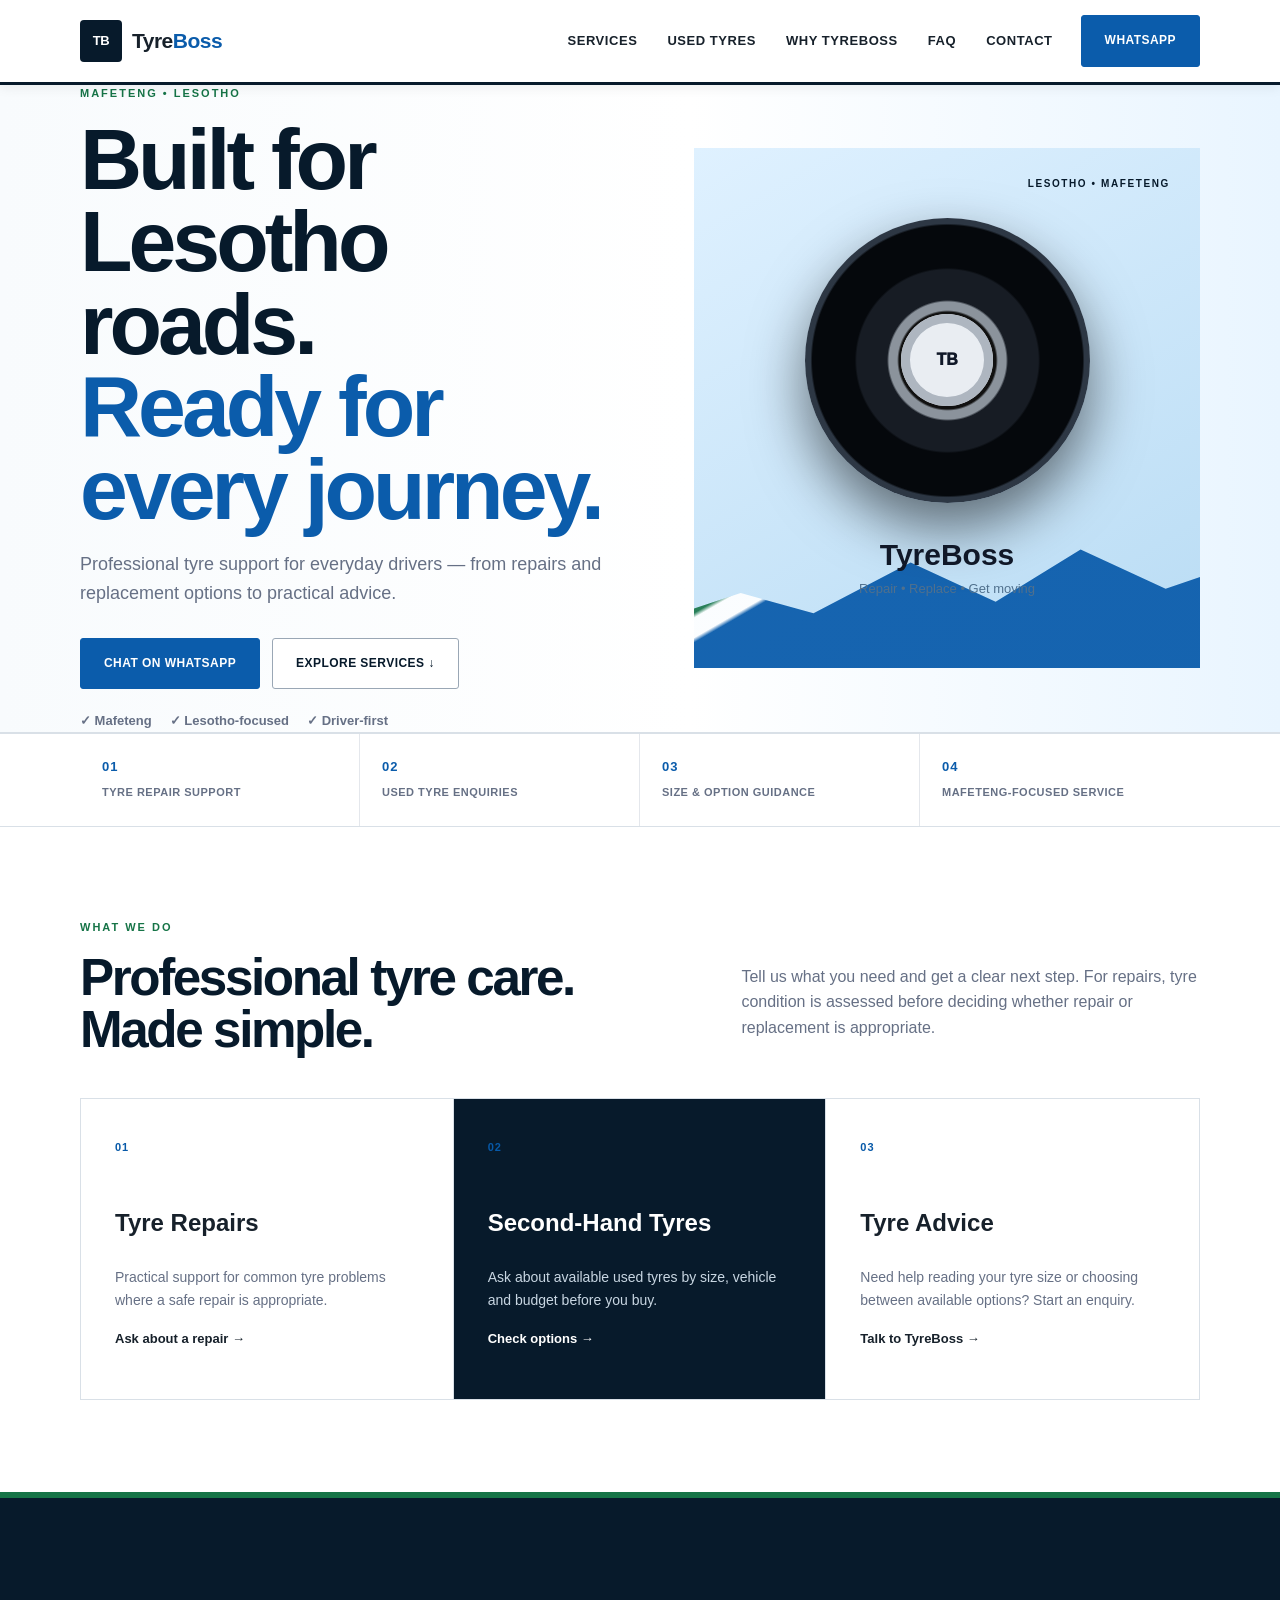
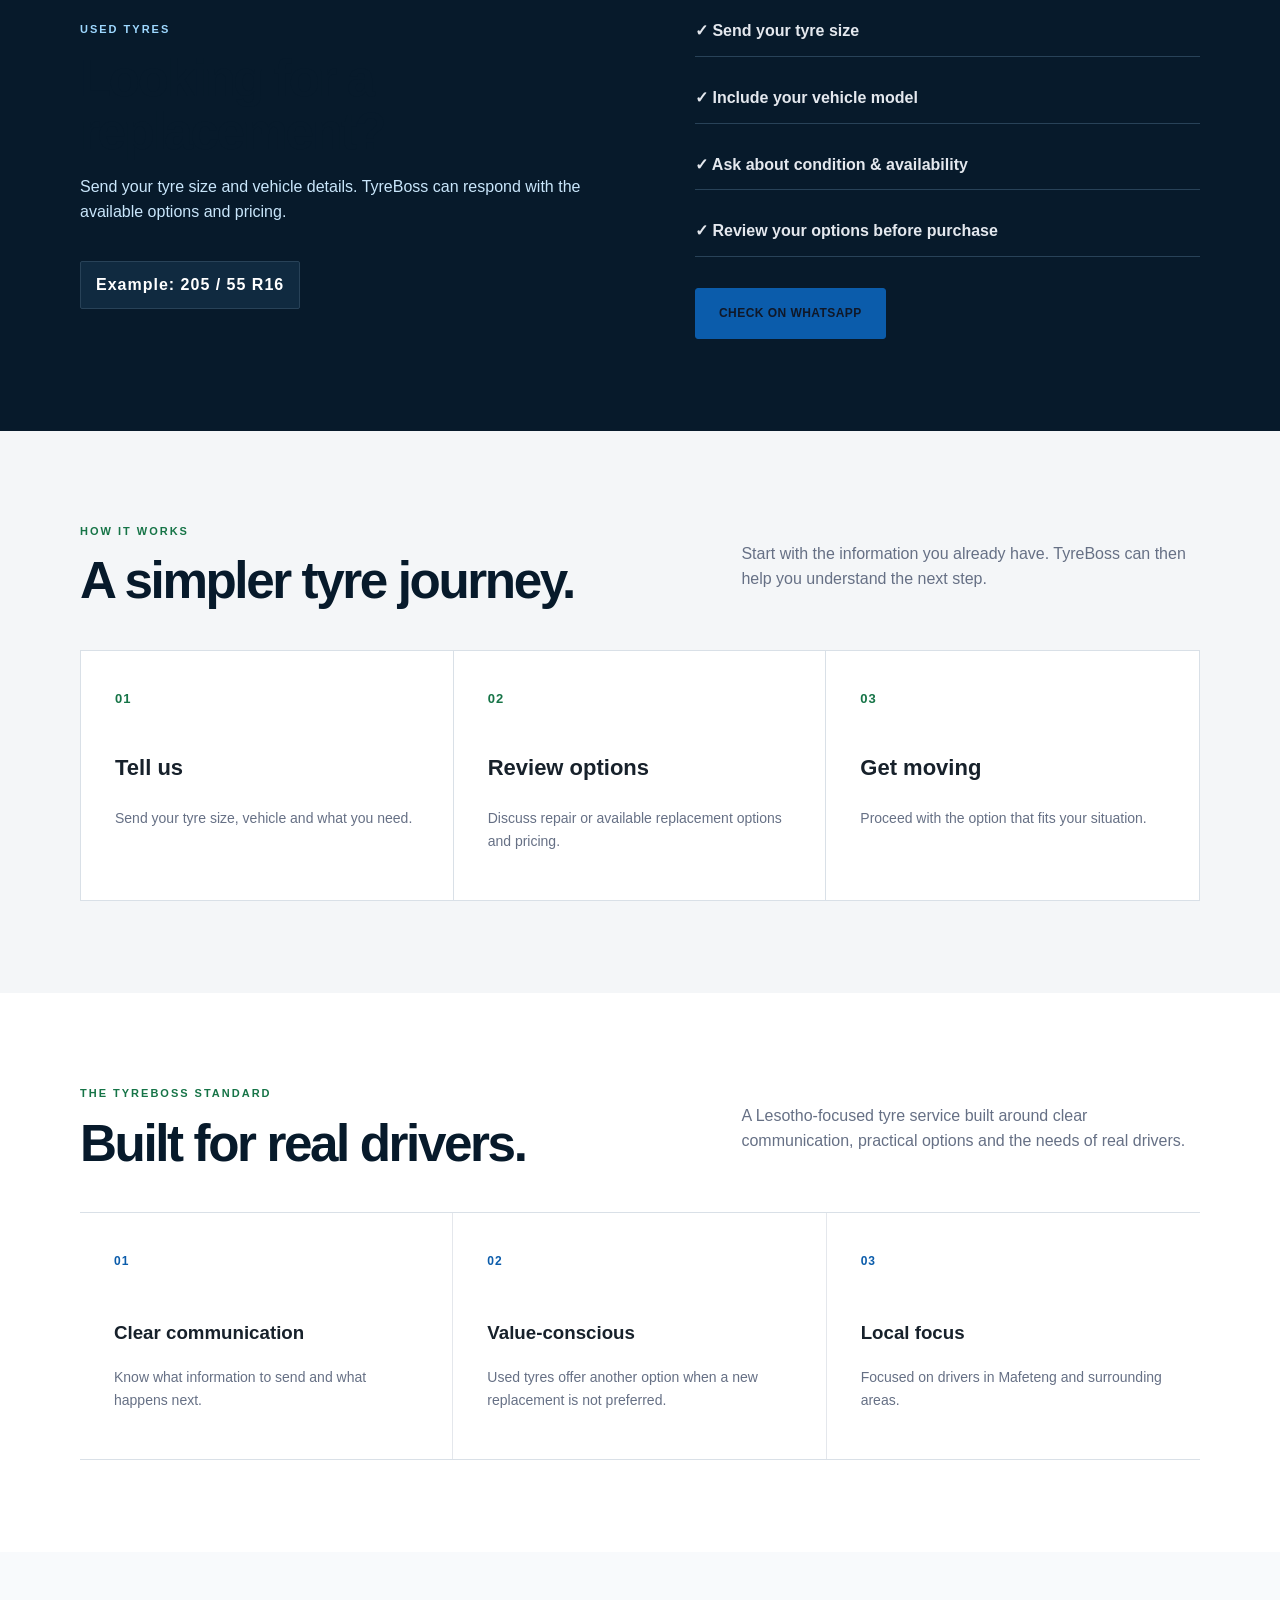
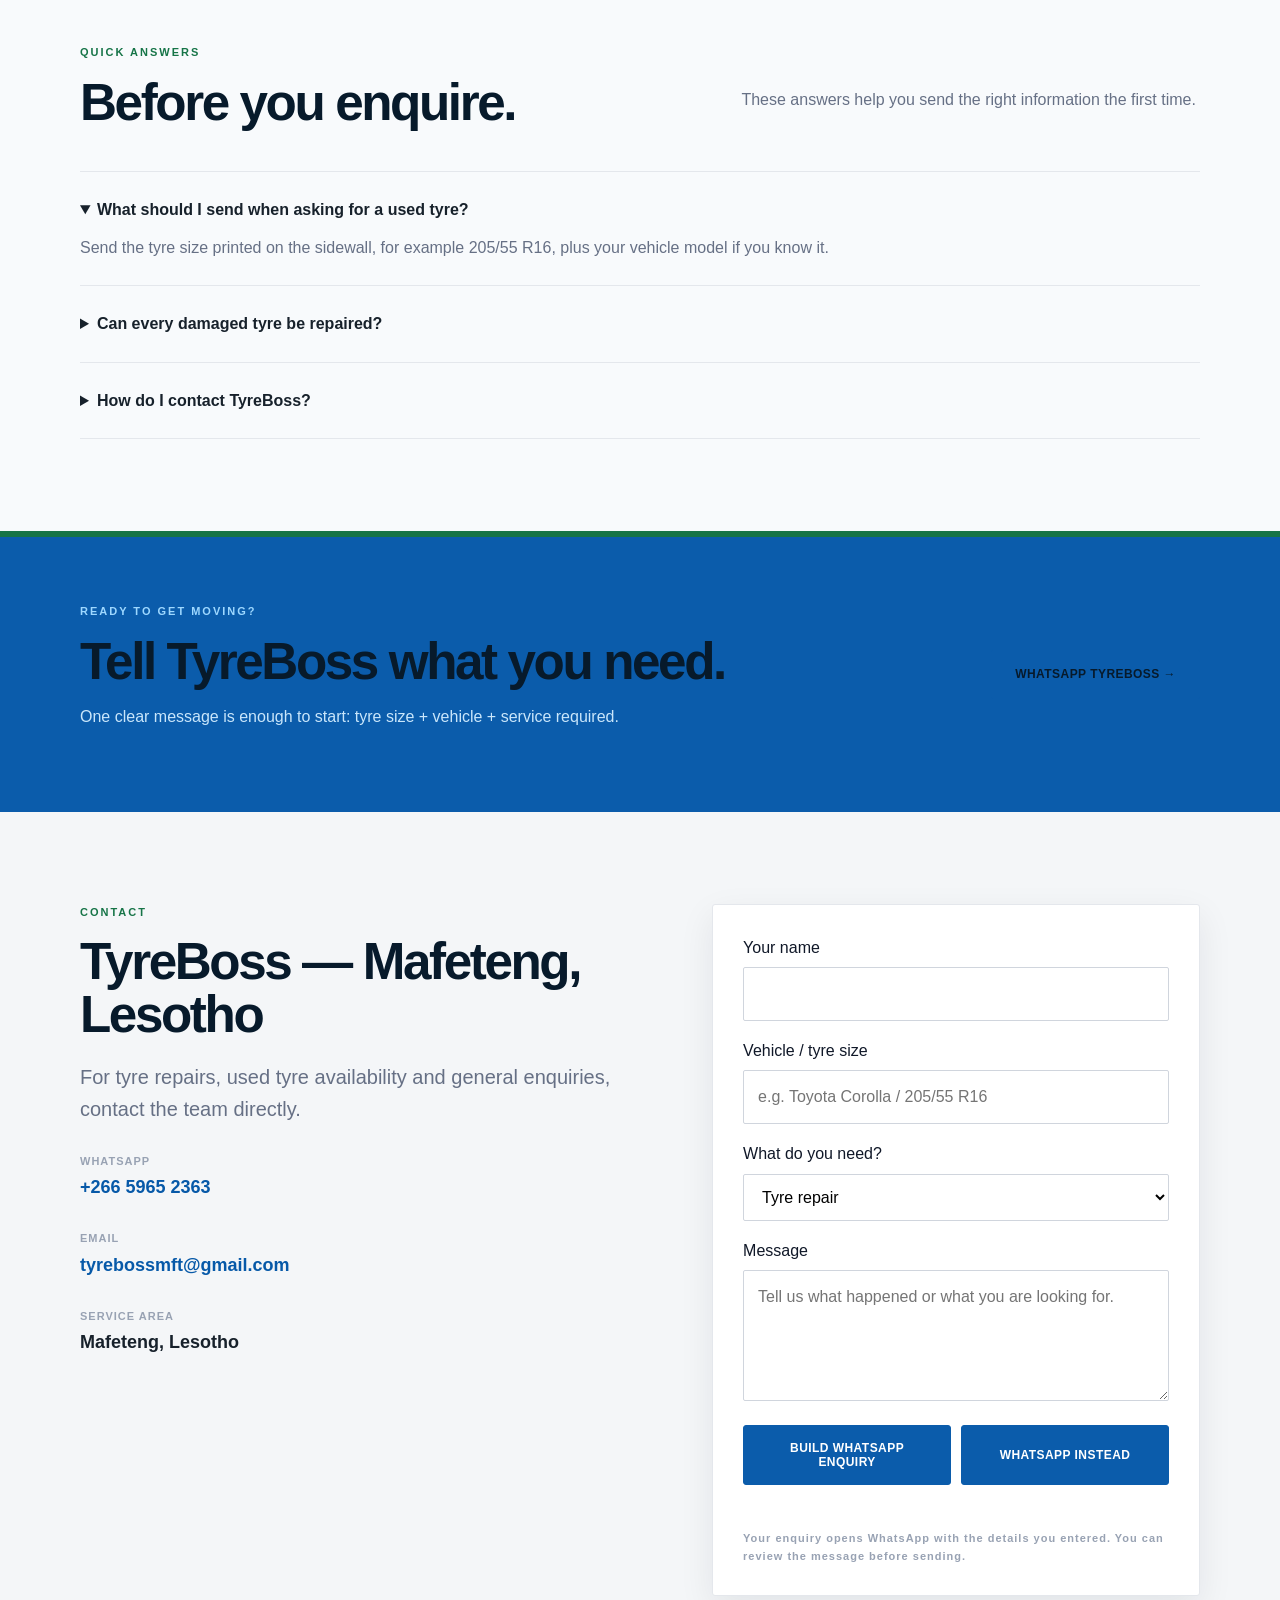
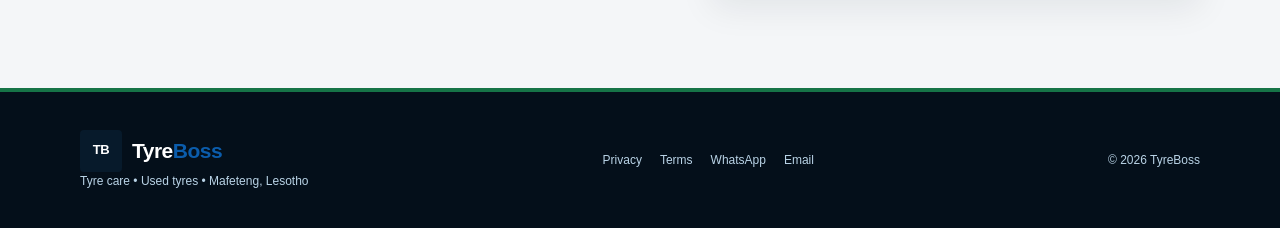
==== commit 1492af5d: "Refine TyreBoss automotive messaging for Lesotho market" ====
--- a/index.html
+++ b/index.html
@@ -71,13 +71,13 @@
   <div class="wrap grid">
     <div>
       <div class="eyebrow">MAFETENG • LESOTHO</div>
-      <h1>Keep moving.<br><em>Trust your tyres.</em></h1>
-      <p class="lead">Straightforward tyre repairs, second-hand tyre options and practical guidance for everyday drivers.</p>
+      <h1>Built for Lesotho roads.<br><em>Ready for every journey.</em></h1>
+      <p class="lead">Professional tyre support for everyday drivers — from repairs and replacement options to practical advice.</p>
       <div class="actions">
         <a class="btn" href="https://wa.me/26659652363?text=Hello%20TyreBoss%2C%20I%20need%20help%20with%20my%20tyres." target="_blank" rel="noopener">Chat on WhatsApp</a>
         <a class="btn ghost" href="#services">Explore Services ↓</a>
       </div>
-      <div class="ticks"><span>✓ Local</span><span>✓ Practical</span><span>✓ Driver-focused</span></div>
+      <div class="ticks"><span>✓ Mafeteng</span><span>✓ Lesotho-focused</span><span>✓ Driver-first</span></div>
     </div>
     <div class="visual" aria-label="TyreBoss brand graphic">
       <div class="tyre"><div>TB</div></div>
@@ -94,7 +94,7 @@
 
 <section id="services" class="section">
   <div class="wrap">
-    <div class="head"><div><div class="eyebrow">WHAT WE DO</div><h2>Tyre solutions without the runaround.</h2></div><p>Tell us what you need and get a clear next step. For repairs, tyre condition is assessed before deciding whether repair or replacement is appropriate.</p></div>
+    <div class="head"><div><div class="eyebrow">WHAT WE DO</div><h2>Professional tyre care. Made simple.</h2></div><p>Tell us what you need and get a clear next step. For repairs, tyre condition is assessed before deciding whether repair or replacement is appropriate.</p></div>
     <div class="cards">
       <article><i>01</i><h3>Tyre Repairs</h3><p>Practical support for common tyre problems where a safe repair is appropriate.</p><a href="#contact">Ask about a repair →</a></article>
       <article class="feature"><i>02</i><h3>Second-Hand Tyres</h3><p>Ask about available used tyres by size, vehicle and budget before you buy.</p><a href="#tyres">Check options →</a></article>
@@ -123,7 +123,7 @@
 
 <section id="why" class="section">
   <div class="wrap">
-    <div class="head"><div><div class="eyebrow">THE TYREBOSS STANDARD</div><h2>Built for real drivers.</h2></div><p>A local tyre service should make the next step simple, understandable and focused on your actual vehicle needs.</p></div>
+    <div class="head"><div><div class="eyebrow">THE TYREBOSS STANDARD</div><h2>Built for real drivers.</h2></div><p>A Lesotho-focused tyre service built around clear communication, practical options and the needs of real drivers.</p></div>
     <div class="values"><div><b>01</b><h3>Clear communication</h3><p>Know what information to send and what happens next.</p></div><div><b>02</b><h3>Value-conscious</h3><p>Used tyres offer another option when a new replacement is not preferred.</p></div><div><b>03</b><h3>Local focus</h3><p>Focused on drivers in Mafeteng and surrounding areas.</p></div></div>
   </div>
 </section>
@@ -141,7 +141,7 @@
 
 <section id="contact" class="section contact">
   <div class="wrap contactgrid">
-    <div><div class="eyebrow">CONTACT</div><h2>TyreBoss Mafeteng</h2><p class="lead">For tyre repairs, used tyre availability and general enquiries, contact the team directly.</p><small>WHATSAPP</small><a class="email" href="https://wa.me/26659652363" target="_blank" rel="noopener">+266 5965 2363</a><small>EMAIL</small><a class="email" href="mailto:tyrebossmft@gmail.com">tyrebossmft@gmail.com</a><small>SERVICE AREA</small><strong>Mafeteng, Lesotho</strong></div>
+    <div><div class="eyebrow">CONTACT</div><h2>TyreBoss — Mafeteng, Lesotho</h2><p class="lead">For tyre repairs, used tyre availability and general enquiries, contact the team directly.</p><small>WHATSAPP</small><a class="email" href="https://wa.me/26659652363" target="_blank" rel="noopener">+266 5965 2363</a><small>EMAIL</small><a class="email" href="mailto:tyrebossmft@gmail.com">tyrebossmft@gmail.com</a><small>SERVICE AREA</small><strong>Mafeteng, Lesotho</strong></div>
     <form id="enquiry-form">
       <label>Your name<input name="Name" autocomplete="name" required></label>
       <label>Vehicle / tyre size<input name="Vehicle" autocomplete="off" placeholder="e.g. Toyota Corolla / 205/55 R16"></label>
@@ -154,7 +154,7 @@
 </section>
 </main>
 
-<footer><div class="wrap footerin"><div><a class="brand"><b>TB</b><span>Tyre<span>Boss</span></span></a><p>Tyre repair & quality used tyres • Mafeteng, Lesotho</p></div><div class="footerlinks"><a href="privacy.html">Privacy</a><a href="terms.html">Terms</a><a href="https://wa.me/26659652363" target="_blank" rel="noopener">WhatsApp</a><a href="mailto:tyrebossmft@gmail.com">Email</a></div><p>© <span id="year"></span> TyreBoss</p></div></footer>
+<footer><div class="wrap footerin"><div><a class="brand"><b>TB</b><span>Tyre<span>Boss</span></span></a><p>Tyre care • Used tyres • Mafeteng, Lesotho</p></div><div class="footerlinks"><a href="privacy.html">Privacy</a><a href="terms.html">Terms</a><a href="https://wa.me/26659652363" target="_blank" rel="noopener">WhatsApp</a><a href="mailto:tyrebossmft@gmail.com">Email</a></div><p>© <span id="year"></span> TyreBoss</p></div></footer>
 <a class="mobile-wa" href="https://wa.me/26659652363?text=Hello%20TyreBoss%2C%20I%20need%20tyre%20help." target="_blank" rel="noopener" aria-label="Chat with TyreBoss on WhatsApp">WhatsApp TyreBoss</a>
 <script src="script.js"></script>
 </body></html>
--- a/styles.css
+++ b/styles.css
@@ -1 +1,50 @@
-:root{--ink:#101828;--muted:#667085;--line:#e4e7ec;--soft:#f6f8fb;--gold:#f4b400;--gold2:#9b6d00;--dark:#0d1420;--white:#fff}*{box-sizing:border-box}html{scroll-behavior:smooth;scroll-padding-top:90px}body{margin:0;font-family:Inter,ui-sans-serif,system-ui,-apple-system,BlinkMacSystemFont,"Segoe UI",sans-serif;color:var(--ink);line-height:1.6;background:#fff}a{text-decoration:none;color:inherit}.wrap{width:min(1120px,calc(100% - 40px));margin:auto}header{position:sticky;top:0;z-index:10;background:#fffffff2;backdrop-filter:blur(14px);border-bottom:1px solid var(--line)}.nav{height:74px;display:flex;align-items:center;gap:28px;position:relative}.brand{display:flex;align-items:center;gap:10px;font-size:21px;font-weight:900}.brand b{display:grid;place-items:center;width:34px;height:34px;border-radius:10px;background:var(--ink);color:#fff;font-size:12px}.brand span span{color:var(--gold2)}nav{display:flex;gap:24px;margin-left:auto;font-size:14px;font-weight:800}nav a{padding:10px 0}nav a:hover{color:var(--gold2)}.btn{display:inline-flex;align-items:center;justify-content:center;padding:14px 21px;border-radius:12px;background:var(--gold);border:1px solid var(--gold);font-weight:900;box-shadow:0 8px 20px #f4b4002e;transition:transform .2s,box-shadow .2s}.btn:hover{transform:translateY(-2px);box-shadow:0 12px 26px #f4b4003d}.small{padding:10px 16px;font-size:13px}.ghost{background:transparent;border-color:var(--line);box-shadow:none}.light{background:#fff;border-color:#fff;color:var(--ink)}.menu{display:none;background:none;border:0;font-size:25px;padding:8px;cursor:pointer}.eyebrow{font-size:12px;font-weight:900;letter-spacing:1.8px;color:#8a6200;margin-bottom:15px}.hero{padding:88px 0 74px;background:radial-gradient(circle at 75% 25%,#fff3bf,#fff 32%),linear-gradient(#fff,#f8fafc)}.grid{display:grid;grid-template-columns:1.05fr .95fr;gap:70px;align-items:center}.hero h1{font-size:clamp(48px,7vw,82px);line-height:.96;letter-spacing:-4px;margin:0 0 24px}.hero em{font-style:normal;color:#b37b00}.lead{font-size:20px;color:var(--muted)}.actions{display:flex;gap:12px;margin:30px 0 22px;flex-wrap:wrap}.ticks{display:flex;gap:18px;flex-wrap:wrap;font-size:13px;font-weight:800;color:var(--muted)}.visual{min-height:460px;border-radius:32px;background:linear-gradient(145deg,#131c2a,#263447);display:flex;flex-direction:column;align-items:center;justify-content:center;color:#fff;box-shadow:0 30px 70px #10182833}.tyre{width:270px;height:270px;border-radius:50%;background:radial-gradient(circle,#111 0 24%,#8b939c 25% 29%,#171c24 30% 45%,#05080c 46% 67%,#2d3744 68% 72%,#090c11 73%);display:grid;place-items:center;box-shadow:0 25px 55px #0008}.tyre div{width:92px;height:92px;border-radius:50%;display:grid;place-items:center;background:#e9edf2;color:#101828;font-weight:950;box-shadow:inset 0 0 0 9px #aeb6c0}.visual strong{font-size:28px;margin-top:28px}.visual span{color:#b8c2d0;font-size:13px}.trustbar{border-block:1px solid var(--line)}.trustgrid{display:grid;grid-template-columns:repeat(4,1fr)}.trustgrid div{padding:25px 20px;border-right:1px solid var(--line)}.trustgrid div:last-child{border:0}.trustgrid b{display:block;font-size:24px}.trustgrid span{font-size:13px;color:var(--muted)}.section{padding:100px 0}.head{display:grid;grid-template-columns:1fr .75fr;gap:50px;align-items:end;margin-bottom:45px}.head h2,.section h2,.cta h2{font-size:clamp(34px,4vw,52px);line-height:1.02;letter-spacing:-2.4px;margin:0}.head p{color:var(--muted)}.cards{display:grid;grid-template-columns:repeat(3,1fr);gap:18px}.cards article{border:1px solid var(--line);padding:30px;border-radius:22px;min-height:280px}.cards .feature{background:var(--soft)}.cards i{font-style:normal;font-weight:900;color:#9a6a00}.cards h3{font-size:22px;margin-top:45px}.cards p,.values p{color:var(--muted);font-size:14px}.cards a{font-size:13px;font-weight:900}.dark{background:var(--dark);color:#fff}.dark .eyebrow,.cta .eyebrow{color:#f7c847}.dark p{color:#b7c1ce}.split{display:grid;grid-template-columns:1fr 1fr;gap:90px;align-items:center}.size{display:inline-block;margin-top:20px;background:#202b3a;border:1px solid #334154;border-radius:10px;padding:10px 15px}.list p{padding:12px 0;border-bottom:1px solid #2b3747;color:#e4e8ee;font-weight:700}.list .btn{margin-top:10px}.values{display:grid;grid-template-columns:repeat(3,1fr);border-block:1px solid var(--line)}.values>div{padding:30px;border-right:1px solid var(--line)}.values>div:last-child{border:0}.values b{color:#b07b00}.values h3{margin-top:45px}.faq{background:#fbfcfe}.faq details{border-top:1px solid var(--line);padding:22px 0}.faq details:last-child{border-bottom:1px solid var(--line)}.faq summary{cursor:pointer;font-weight:900;font-size:17px}.faq details p{color:var(--muted);max-width:780px;margin:12px 0 0}.faq a{color:var(--gold2);font-weight:800}.cta{background:#151e2b;color:#fff;padding:75px 0}.ctain{display:flex;justify-content:space-between;gap:35px;align-items:center}.cta p{color:#b7c1ce}.contact{background:var(--soft)}.contactgrid{display:grid;grid-template-columns:1fr .9fr;gap:90px}.contact small{display:block;color:#98a2b3;font-size:11px;font-weight:900;letter-spacing:1px;margin-top:28px}.email,.contact strong{display:block;font-size:18px;margin-top:3px}.email{color:#8a6200;font-weight:800} .form-actions{display:flex;gap:10px;flex-wrap:wrap}.form-actions .btn{flex:1}.whatsapp-btn{background:#101828;color:#fff;border-color:#101828;box-shadow:none}form{background:#fff;border:1px solid var(--line);padding:30px;border-radius:22px;display:grid;gap:17px;box-shadow:0 20px 50px #1018280f}form label{letter-spacing:0;color:var(--ink);margin:0}input,select,textarea{width:100%;margin-top:7px;padding:13px 14px;border:1px solid #d0d5dd;border-radius:10px;background:#fff;font:inherit}input:focus,select:focus,textarea:focus{outline:3px solid #f4b40033;border-color:#d6a100}textarea{resize:vertical}form small{margin:0;color:#98a2b3}.footerin{display:flex;align-items:center;justify-content:space-between;gap:20px;font-size:12px}.footerin p{margin:0;color:#aeb8c5}.footerlinks{display:flex;gap:18px}.footerlinks a:hover{color:#fff}footer{background:#0a1018;color:#aeb8c5;padding:28px 0}footer .brand{color:#fff}@media(max-width:800px){nav{display:none;position:absolute;top:74px;left:0;right:0;background:#fff;padding:16px 20px 20px;flex-direction:column;gap:4px;border-bottom:1px solid var(--line);box-shadow:0 18px 35px #10182818}nav.open{display:flex}.nav>.small{display:none}.menu{display:block;margin-left:auto}.grid,.split,.contactgrid,.head{grid-template-columns:1fr;gap:35px}.hero{padding:62px 0}.hero h1{letter-spacing:-2.5px}.visual{min-height:360px}.tyre{width:210px;height:210px}.cards,.values{grid-template-columns:1fr}.values>div{border-right:0;border-bottom:1px solid var(--line)}.values>div:last-child{border-bottom:0}.trustgrid{grid-template-columns:1fr 1fr}.ctain,.footerin{flex-direction:column;align-items:flex-start}.footerlinks{flex-wrap:wrap}.section{padding:72px 0}}@media(max-width:480px){.wrap{width:calc(100% - 28px)}.actions .btn{width:100%}.hero h1{font-size:50px}.visual{min-height:330px}.section{padding:62px 0}.trustgrid div{padding:20px 12px}}+:root{--ink:#101828;--muted:#667085;--line:#e4e7ec;--soft:#f6f8fb;--blue:#1687e8;--blue2:#0759a8;--blue3:#eaf6ff;--dark:#08233d;--white:#fff}*{box-sizing:border-box}html{scroll-behavior:smooth;scroll-padding-top:90px}body{margin:0;font-family:Inter,ui-sans-serif,system-ui,-apple-system,BlinkMacSystemFont,"Segoe UI",sans-serif;color:var(--ink);line-height:1.6;background:#fff}a{text-decoration:none;color:inherit}.wrap{width:min(1120px,calc(100% - 40px));margin:auto}header{position:sticky;top:0;z-index:10;background:#fffffff2;backdrop-filter:blur(14px);border-bottom:1px solid var(--line)}.nav{height:74px;display:flex;align-items:center;gap:28px;position:relative}.brand{display:flex;align-items:center;gap:10px;font-size:21px;font-weight:900}.brand b{display:grid;place-items:center;width:34px;height:34px;border-radius:10px;background:linear-gradient(135deg,var(--blue2),var(--blue));color:#fff;font-size:12px}.brand span span{color:var(--blue2)}nav{display:flex;gap:24px;margin-left:auto;font-size:14px;font-weight:800}nav a{padding:10px 0}nav a:hover{color:var(--blue2)}.btn{display:inline-flex;align-items:center;justify-content:center;padding:14px 21px;border-radius:12px;background:linear-gradient(135deg,var(--blue),var(--blue2));border:1px solid var(--blue);color:#fff;font-weight:900;box-shadow:0 10px 24px #1687e82e;transition:transform .2s,box-shadow .2s}.btn:hover{transform:translateY(-2px);box-shadow:0 14px 30px #1687e83d}.small{padding:10px 16px;font-size:13px}.ghost{background:transparent;border-color:var(--line);box-shadow:none}.light{background:#fff;border-color:#fff;color:var(--ink)}.menu{display:none;background:none;border:0;font-size:25px;padding:8px;cursor:pointer}.eyebrow{font-size:12px;font-weight:900;letter-spacing:1.8px;color:var(--blue2);margin-bottom:15px}.hero{padding:88px 0 74px;background:radial-gradient(circle at 78% 20%,#dff2ff,#fff 38%),linear-gradient(#fff,#f5faff)}.grid{display:grid;grid-template-columns:1.05fr .95fr;gap:70px;align-items:center}.hero h1{font-size:clamp(48px,7vw,82px);line-height:.96;letter-spacing:-4px;margin:0 0 24px}.hero em{font-style:normal;color:var(--blue2)}.lead{font-size:20px;color:var(--muted)}.actions{display:flex;gap:12px;margin:30px 0 22px;flex-wrap:wrap}.ticks{display:flex;gap:18px;flex-wrap:wrap;font-size:13px;font-weight:800;color:var(--muted)}.visual{min-height:460px;border-radius:32px;background:linear-gradient(145deg,#eaf6ff,#cdeaff);display:flex;flex-direction:column;align-items:center;justify-content:center;color:var(--ink);box-shadow:0 30px 70px #1687e820}.tyre{width:270px;height:270px;border-radius:50%;background:radial-gradient(circle,#111 0 24%,#8b939c 25% 29%,#171c24 30% 45%,#05080c 46% 67%,#2d3744 68% 72%,#090c11 73%);display:grid;place-items:center;box-shadow:0 25px 55px #0008}.tyre div{width:92px;height:92px;border-radius:50%;display:grid;place-items:center;background:#e9edf2;color:#101828;font-weight:950;box-shadow:inset 0 0 0 9px #aeb6c0}.visual strong{font-size:28px;margin-top:28px}.visual span{color:#50708d;font-size:13px}.trustbar{border-block:1px solid var(--line)}.trustgrid{display:grid;grid-template-columns:repeat(4,1fr)}.trustgrid div{padding:25px 20px;border-right:1px solid var(--line)}.trustgrid div:last-child{border:0}.trustgrid b{display:block;font-size:24px}.trustgrid span{font-size:13px;color:var(--muted)}.section{padding:100px 0}.head{display:grid;grid-template-columns:1fr .75fr;gap:50px;align-items:end;margin-bottom:45px}.head h2,.section h2,.cta h2{font-size:clamp(34px,4vw,52px);line-height:1.02;letter-spacing:-2.4px;margin:0}.head p{color:var(--muted)}.cards{display:grid;grid-template-columns:repeat(3,1fr);gap:18px}.cards article{border:1px solid var(--line);padding:30px;border-radius:22px;min-height:280px}.cards .feature{background:var(--blue3)}.cards i{font-style:normal;font-weight:900;color:var(--blue2)}.cards h3{font-size:22px;margin-top:45px}.cards p,.values p{color:var(--muted);font-size:14px}.cards a{font-size:13px;font-weight:900}.dark{background:linear-gradient(135deg,#08233d,#0c4f83);color:#fff}.dark .eyebrow,.cta .eyebrow{color:#9ed8ff}.dark p{color:#c9e6fb}.split{display:grid;grid-template-columns:1fr 1fr;gap:90px;align-items:center}.size{display:inline-block;margin-top:20px;background:#202b3a;border:1px solid #334154;border-radius:10px;padding:10px 15px}.list p{padding:12px 0;border-bottom:1px solid #2b3747;color:#e4e8ee;font-weight:700}.list .btn{margin-top:10px}.values{display:grid;grid-template-columns:repeat(3,1fr);border-block:1px solid var(--line)}.values>div{padding:30px;border-right:1px solid var(--line)}.values>div:last-child{border:0}.values b{color:var(--blue2)}.values h3{margin-top:45px}.faq{background:#f7fbff}.faq details{border-top:1px solid var(--line);padding:22px 0}.faq details:last-child{border-bottom:1px solid var(--line)}.faq summary{cursor:pointer;font-weight:900;font-size:17px}.faq details p{color:var(--muted);max-width:780px;margin:12px 0 0}.faq a{color:var(--blue2);font-weight:800}.cta{background:linear-gradient(135deg,#08233d,#0b5f9f);color:#fff;padding:75px 0}.ctain{display:flex;justify-content:space-between;gap:35px;align-items:center}.cta p{color:#c9e6fb}.contact{background:var(--blue3)}.contactgrid{display:grid;grid-template-columns:1fr .9fr;gap:90px}.contact small{display:block;color:#98a2b3;font-size:11px;font-weight:900;letter-spacing:1px;margin-top:28px}.email,.contact strong{display:block;font-size:18px;margin-top:3px}.email{color:var(--blue2);font-weight:800} .form-actions{display:flex;gap:10px;flex-wrap:wrap}.form-actions .btn{flex:1}.whatsapp-btn{background:var(--blue2);color:#fff;border-color:var(--blue2);box-shadow:none}form{background:#fff;border:1px solid var(--line);padding:30px;border-radius:22px;display:grid;gap:17px;box-shadow:0 20px 50px #1018280f}form label{letter-spacing:0;color:var(--ink);margin:0}input,select,textarea{width:100%;margin-top:7px;padding:13px 14px;border:1px solid #d0d5dd;border-radius:10px;background:#fff;font:inherit}input:focus,select:focus,textarea:focus{outline:3px solid #1687e833;border-color:#4aa9ed}textarea{resize:vertical}form small{margin:0;color:#98a2b3}.footerin{display:flex;align-items:center;justify-content:space-between;gap:20px;font-size:12px}.footerin p{margin:0;color:#b9d3e6}.footerlinks{display:flex;gap:18px}.footerlinks a:hover{color:#fff}footer{background:#061a2d;color:#b9d3e6;padding:28px 0}footer .brand{color:#fff}@media(max-width:800px){.processgrid{grid-template-columns:1fr}.mobile-wa{display:flex;position:fixed;right:14px;bottom:14px;z-index:20;padding:13px 17px;border-radius:999px;background:var(--gold);color:var(--ink);font-weight:950;box-shadow:0 10px 30px #10182833}nav{display:none;position:absolute;top:74px;left:0;right:0;background:#fff;padding:16px 20px 20px;flex-direction:column;gap:4px;border-bottom:1px solid var(--line);box-shadow:0 18px 35px #10182818}nav.open{display:flex}.nav>.small{display:none}.menu{display:block;margin-left:auto}.grid,.split,.contactgrid,.head{grid-template-columns:1fr;gap:35px}.hero{padding:62px 0}.hero h1{letter-spacing:-2.5px}.visual{min-height:360px}.tyre{width:210px;height:210px}.cards,.values{grid-template-columns:1fr}.values>div{border-right:0;border-bottom:1px solid var(--line)}.values>div:last-child{border-bottom:0}.trustgrid{grid-template-columns:1fr 1fr}.ctain,.footerin{flex-direction:column;align-items:flex-start}.footerlinks{flex-wrap:wrap}.section{padding:72px 0}}@media(max-width:480px){.wrap{width:calc(100% - 28px)}.actions .btn{width:100%}.hero h1{font-size:50px}.visual{min-height:330px}.section{padding:62px 0}.trustgrid div{padding:20px 12px}}.skip{position:absolute;left:-9999px;top:8px;z-index:100;padding:10px 14px;background:#fff;color:#101828;border:2px solid var(--blue);border-radius:8px;font-weight:900}.skip:focus{left:10px}.anchor-target{position:absolute;top:-100px}.process{background:#fff}.processgrid{display:grid;grid-template-columns:repeat(3,1fr);gap:18px}.processgrid article{padding:30px;border:1px solid var(--line);border-radius:22px;background:#fff}.processgrid b{font-size:26px;color:var(--blue2)}.processgrid h3{margin-top:40px;font-size:22px}.processgrid p{color:var(--muted);font-size:14px}.mobile-wa{display:none}
+/* TyreBoss Corporate Automotive System — Lesotho Edition */
+:root{
+ --tb-navy:#071a2b;--tb-blue:#0b5cab;--tb-sky:#dcefff;--tb-green:#167447;
+ --tb-white:#fff;--tb-grey:#f4f6f8;--tb-line:#d9e0e7;--tb-text:#17212b;
+}
+body{font-family:Arial,Helvetica,sans-serif;color:var(--tb-text);background:#fff}
+header{background:rgba(255,255,255,.97);border-bottom:3px solid var(--tb-navy);box-shadow:0 2px 12px rgba(7,26,43,.08)}
+.nav{height:82px}
+.brand{letter-spacing:-.5px}.brand b{border-radius:4px;background:var(--tb-navy);width:42px;height:42px;font-size:13px}
+.brand span span{color:var(--tb-blue)}
+nav{gap:30px;font-size:13px;text-transform:uppercase;letter-spacing:.55px}
+nav a{position:relative}nav a:after{content:"";position:absolute;left:0;right:100%;bottom:4px;height:2px;background:var(--tb-green);transition:right .2s}
+nav a:hover:after{right:0}
+.btn{border-radius:3px;background:var(--tb-blue);border-color:var(--tb-blue);box-shadow:none;text-transform:uppercase;letter-spacing:.45px;font-size:12px;padding:15px 23px}
+.btn:hover{transform:none;background:#084b8d;box-shadow:none}
+.ghost{background:#fff;border-color:#9aa7b5;color:var(--tb-navy)}
+.hero{padding:0;background:linear-gradient(90deg,#f8fbfd 0%,#fff 54%,#e9f5ff 100%);border-bottom:1px solid var(--tb-line)}
+.hero .grid{min-height:590px;gap:55px}
+.hero h1{font-size:clamp(52px,6.8vw,86px);font-weight:800;letter-spacing:-4px;color:var(--tb-navy);margin-bottom:20px}
+.hero em{color:var(--tb-blue)}
+.hero .lead{max-width:620px;font-size:18px}
+.eyebrow{color:var(--tb-green);font-size:11px;letter-spacing:2px}
+.visual{min-height:520px;border-radius:0;background:linear-gradient(150deg,#dff1ff,#b9dcf4);position:relative;overflow:hidden;box-shadow:none}
+.visual:before{content:"";position:absolute;inset:auto -10% 0 -10%;height:145px;background:linear-gradient(150deg,transparent 0 20%,rgba(22,116,71,.9) 21% 24%,rgba(255,255,255,.92) 25% 29%,rgba(11,92,171,.94) 30% 100%);clip-path:polygon(0 70%,16% 48%,28% 62%,44% 27%,58% 54%,72% 18%,86% 45%,100% 25%,100% 100%,0 100%)}
+.visual:after{content:"LESOTHO • MAFETENG";position:absolute;top:28px;right:30px;font-size:10px;font-weight:900;letter-spacing:1.6px;color:var(--tb-navy)}
+.tyre{width:285px;height:285px;z-index:1}
+.visual strong,.visual span{z-index:2}
+.visual strong{font-size:30px}
+.trustbar{border-block:1px solid var(--tb-line);background:#fff}
+.trustgrid div{padding:23px 22px}.trustgrid b{font-size:13px;color:var(--tb-blue);letter-spacing:1px}.trustgrid span{text-transform:uppercase;font-size:11px;font-weight:800;letter-spacing:.5px}
+.section{padding:92px 0}.head{margin-bottom:42px}.head h2,.section h2,.cta h2{font-weight:800;color:var(--tb-navy)}
+.cards{gap:0;border:1px solid var(--tb-line)}.cards article{border:0;border-right:1px solid var(--tb-line);border-radius:0;min-height:300px;padding:34px}.cards article:last-child{border-right:0}
+.cards .feature{background:var(--tb-navy);color:#fff}.cards .feature p{color:#c8d6e2}.cards .feature a{color:#fff}
+.cards i{font-size:11px;letter-spacing:1px}.cards h3{font-size:24px;font-weight:800}
+.dark{background:var(--tb-navy);border-top:6px solid var(--tb-green)}
+.split{gap:110px}.size{border-radius:2px;background:#102a40;border-color:#284258;letter-spacing:1px}
+.list p{border-bottom:1px solid #284258}.list .btn{margin-top:15px}
+.process{background:var(--tb-grey)}.processgrid{gap:0;border:1px solid var(--tb-line)}.processgrid article{border:0;border-right:1px solid var(--tb-line);border-radius:0;background:#fff;padding:34px}.processgrid article:last-child{border-right:0}
+.processgrid b{font-size:13px;letter-spacing:1px;color:var(--tb-green)}
+.values{border-block:1px solid var(--tb-line)}.values>div{padding:34px}.values b{font-size:12px;letter-spacing:1px;color:var(--tb-blue)}
+.faq{background:#f8fafc}.faq details{padding:25px 0}.faq summary{font-size:16px}
+.cta{background:var(--tb-blue);padding:66px 0;border-top:6px solid var(--tb-green)}.cta .btn.light{color:var(--tb-navy)}
+.contact{background:var(--tb-grey)}form{border-radius:3px;box-shadow:0 12px 35px rgba(7,26,43,.08)}input,select,textarea{border-radius:2px}
+footer{background:#040f1a;border-top:4px solid var(--tb-green)}.footerin{min-height:80px}.mobile-wa{border-radius:3px;background:var(--tb-green);color:#fff}
+@media(max-width:800px){
+ .nav{height:70px}.hero .grid{min-height:auto}.hero{padding:0}.hero .grid>div:first-child{padding:55px 0 10px}.visual{min-height:400px}.tyre{width:220px;height:220px}
+ .cards,.processgrid{border:0;display:grid;grid-template-columns:1fr;gap:12px}.cards article,.processgrid article{border:1px solid var(--tb-line)}.cards .feature{border-color:var(--tb-navy)}
+ .trustgrid{grid-template-columns:1fr 1fr}.trustgrid div{border-bottom:1px solid var(--tb-line)}
+}
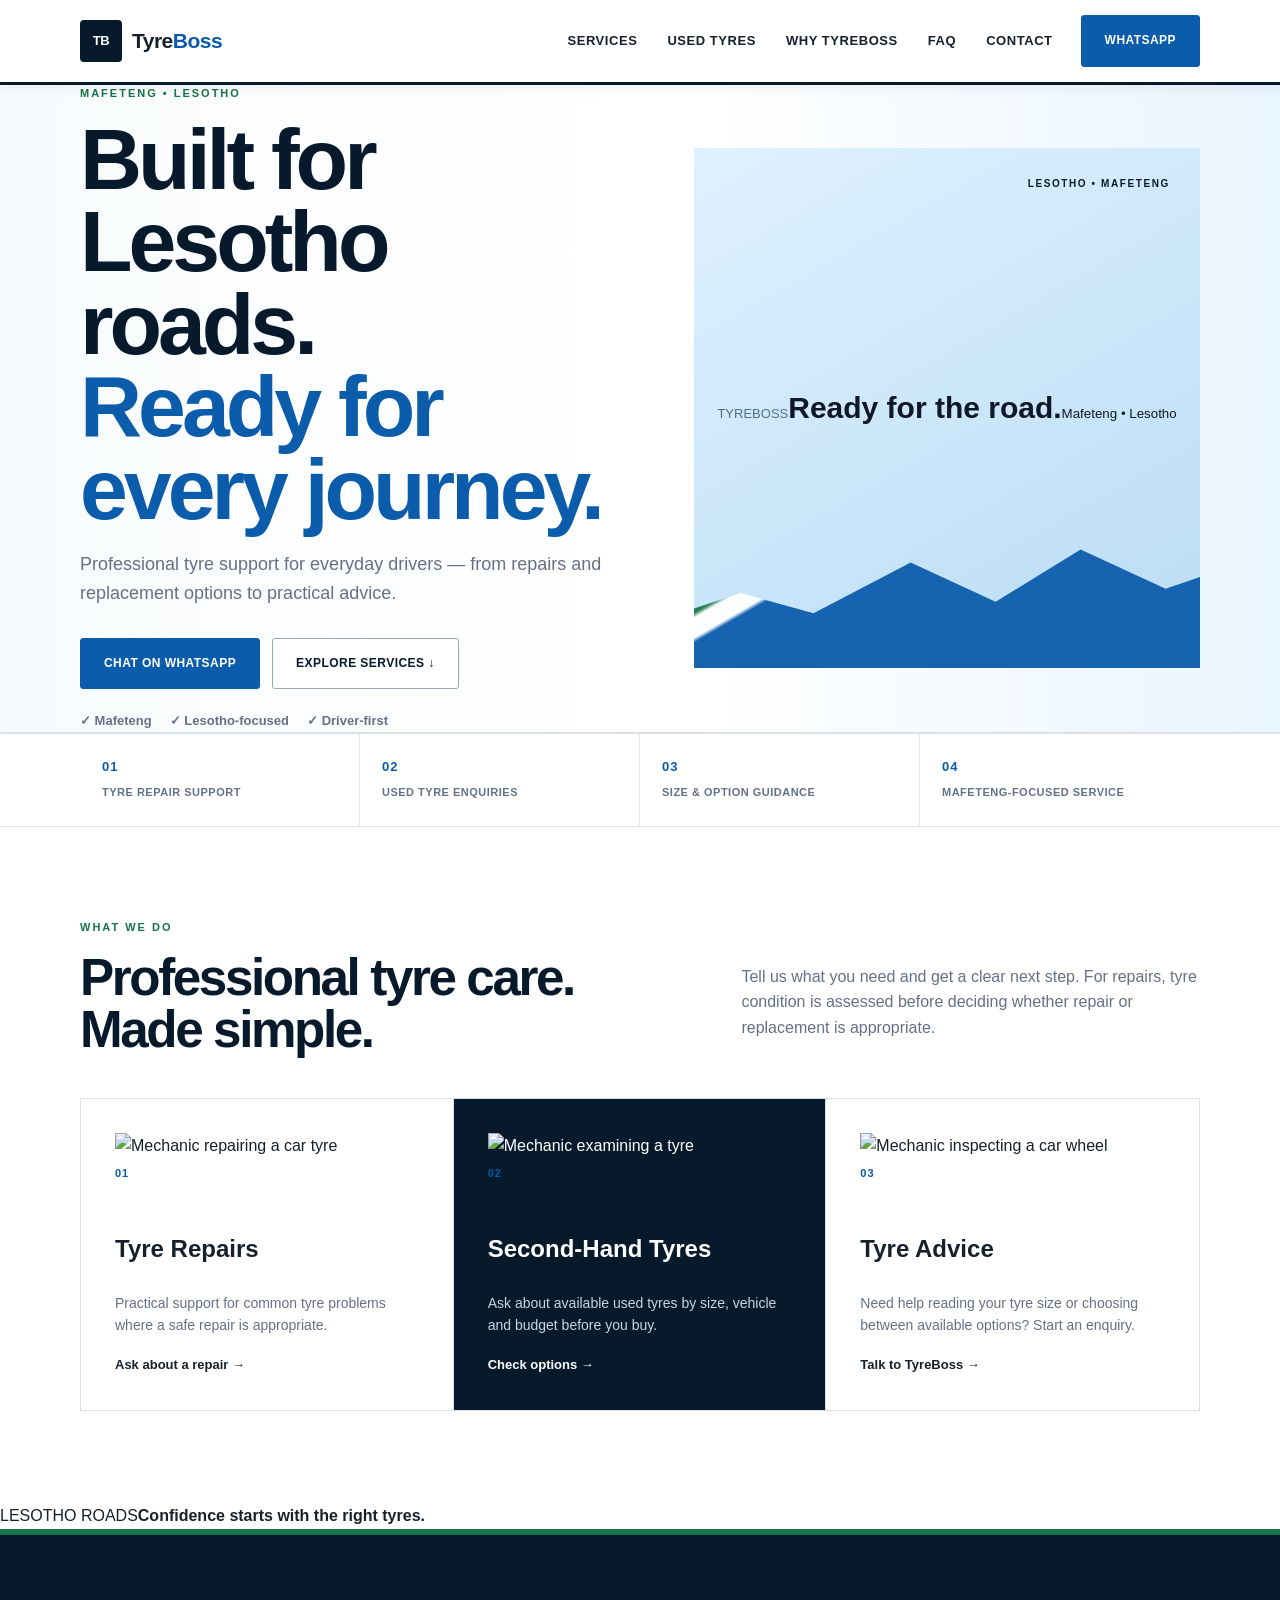
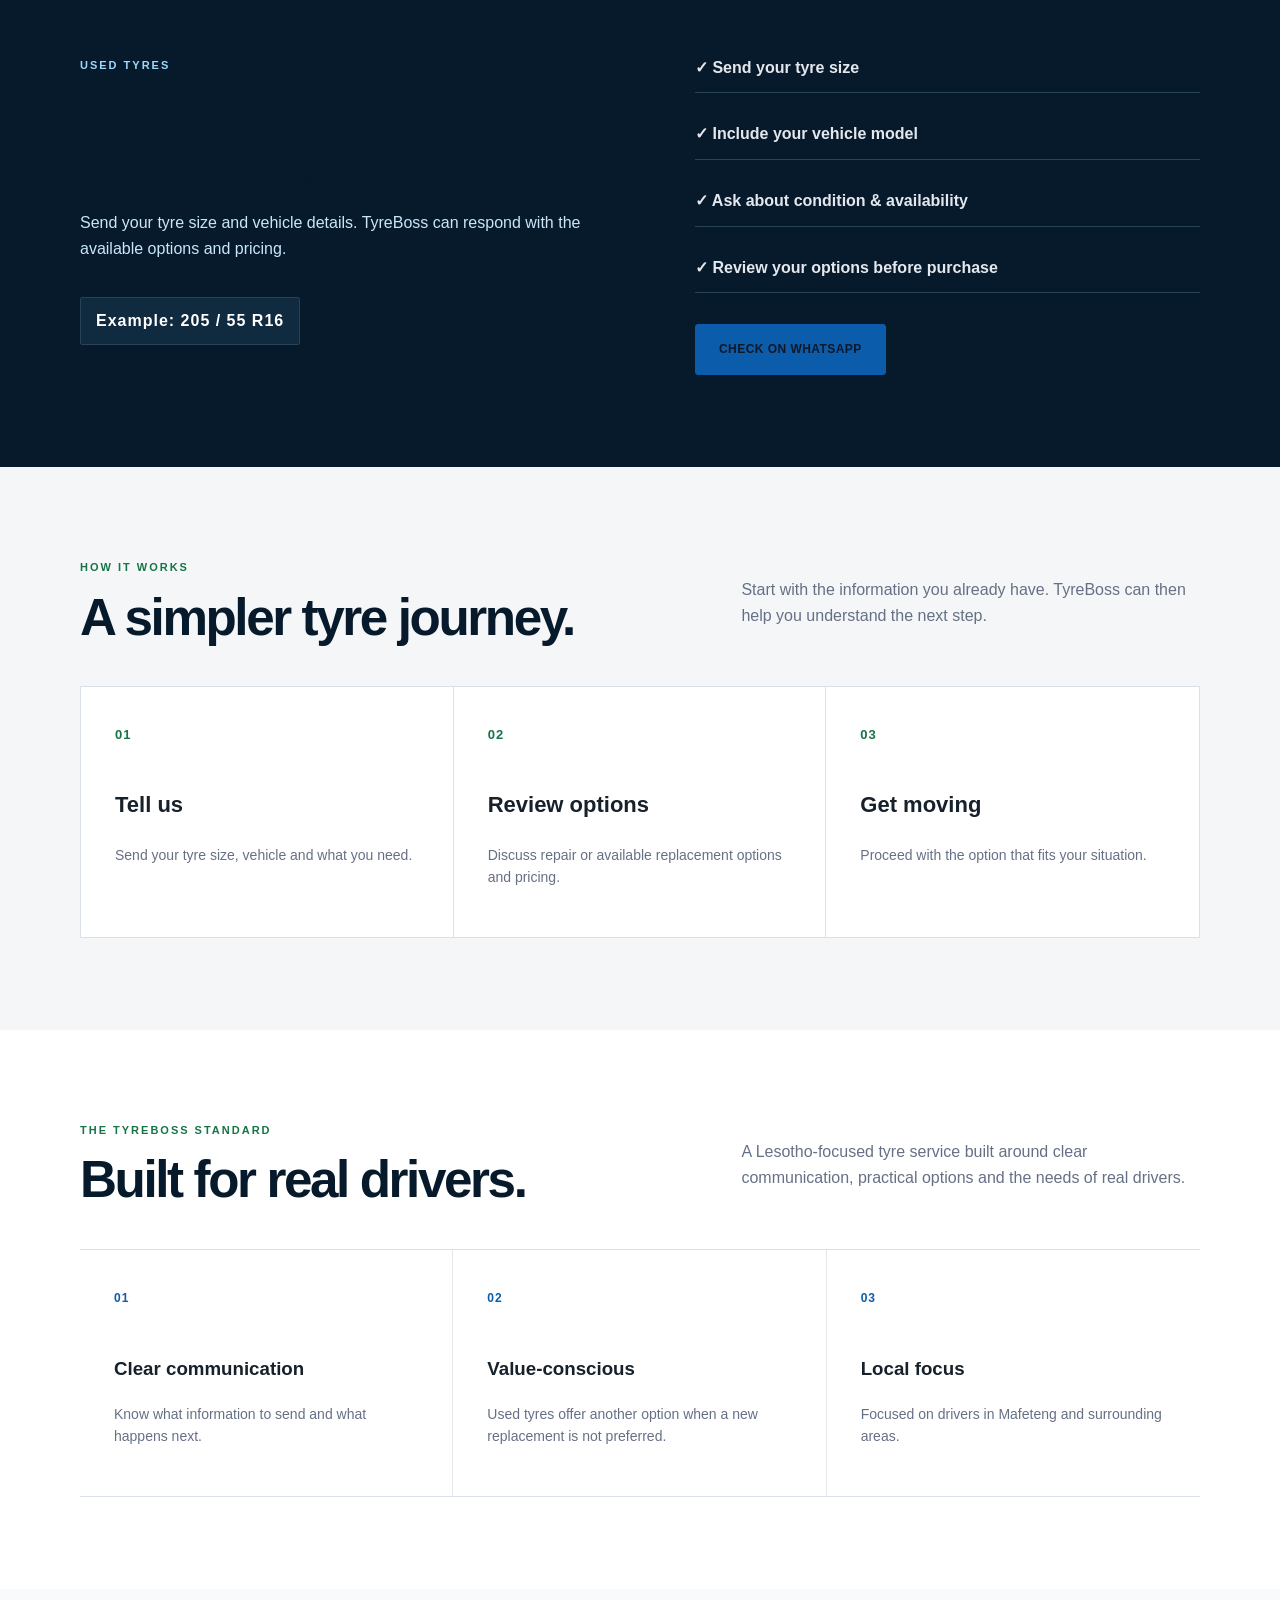
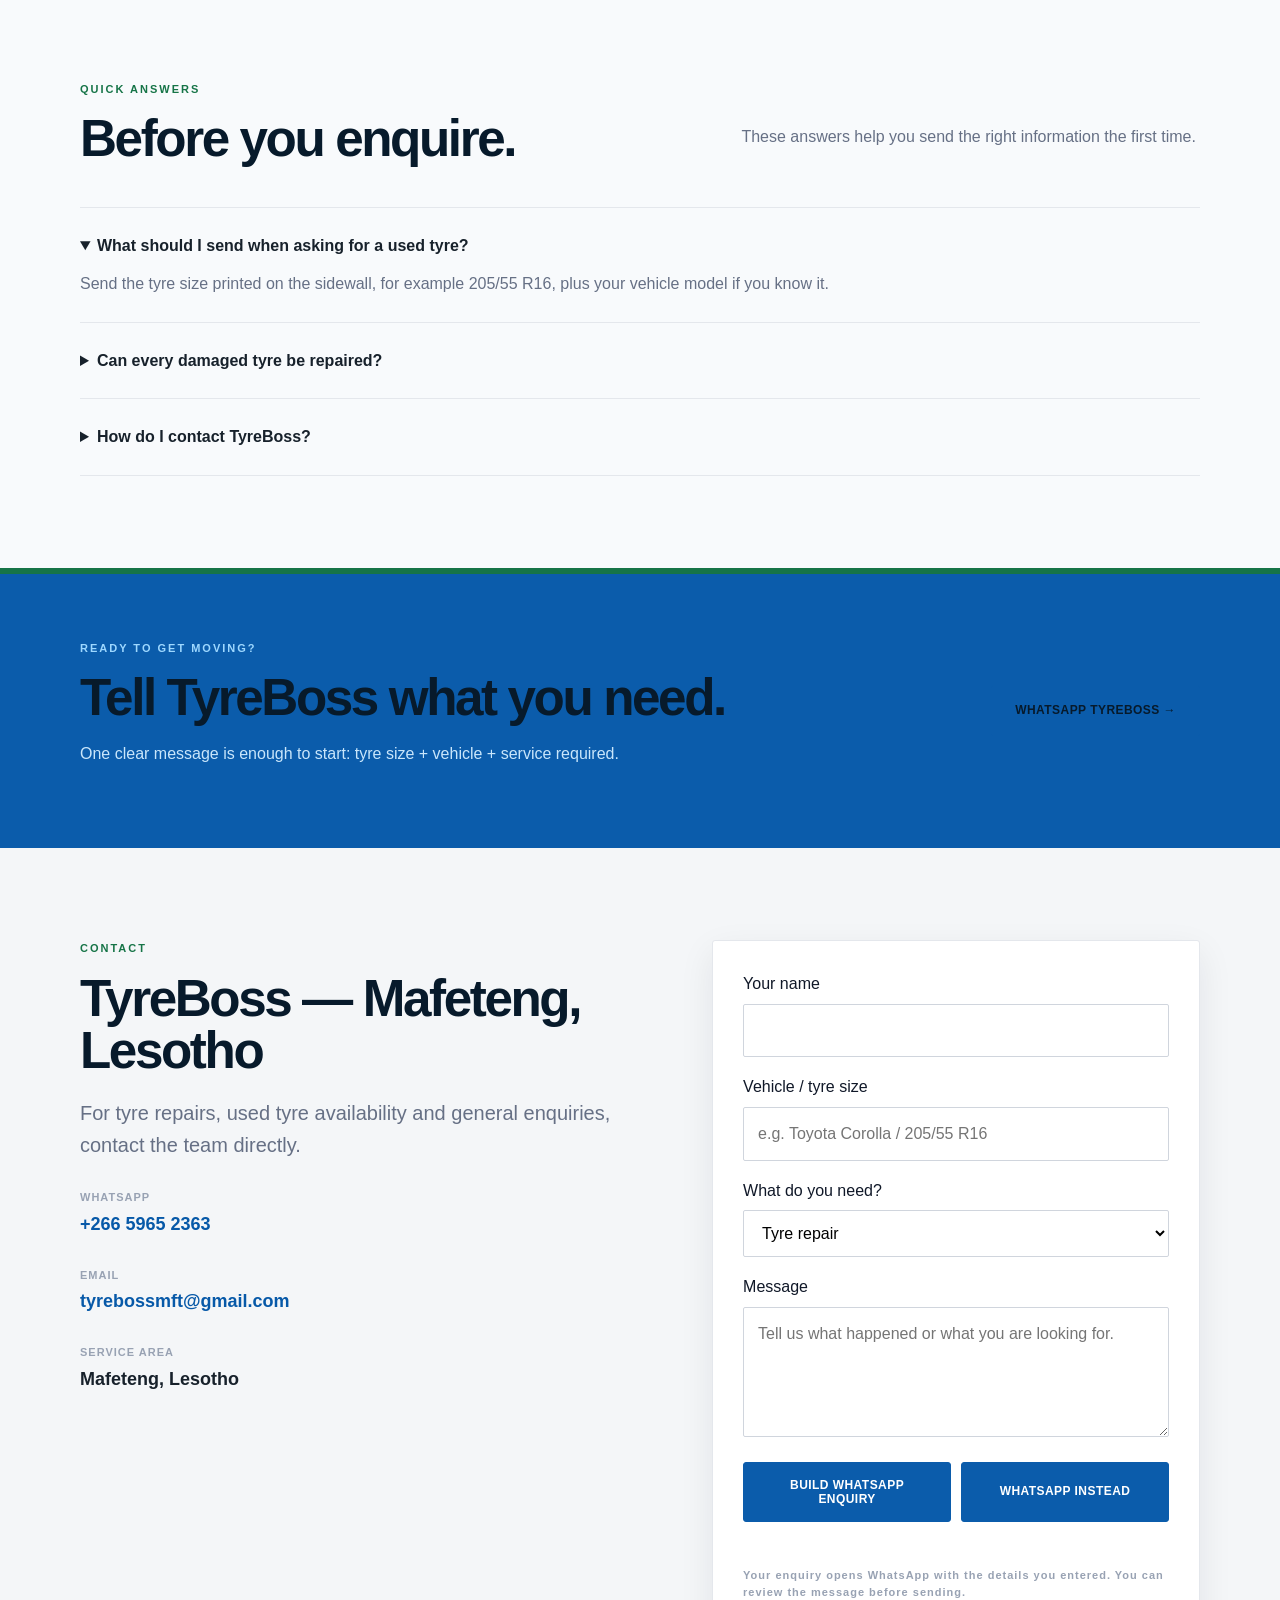
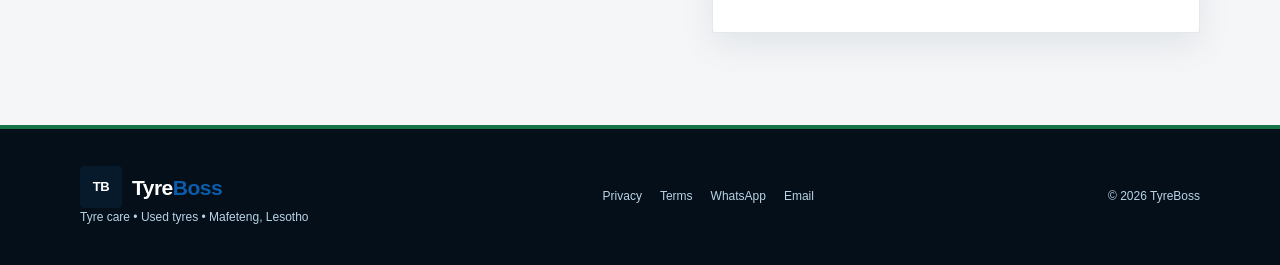
==== commit e0759563: "Add automotive photography and Lesotho road visuals" ====
--- a/index.html
+++ b/index.html
@@ -79,9 +79,8 @@
       </div>
       <div class="ticks"><span>✓ Mafeteng</span><span>✓ Lesotho-focused</span><span>✓ Driver-first</span></div>
     </div>
-    <div class="visual" aria-label="TyreBoss brand graphic">
-      <div class="tyre"><div>TB</div></div>
-      <strong>TyreBoss</strong><span>Repair • Replace • Get moving</span>
+    <div class="visual hero-photo" role="img" aria-label="Professional tyre service for drivers on the road">
+      <div class="hero-photo-overlay"><span>TYREBOSS</span><strong>Ready for the road.</strong><small>Mafeteng • Lesotho</small></div>
     </div>
   </div>
 </section>
@@ -96,12 +95,14 @@
   <div class="wrap">
     <div class="head"><div><div class="eyebrow">WHAT WE DO</div><h2>Professional tyre care. Made simple.</h2></div><p>Tell us what you need and get a clear next step. For repairs, tyre condition is assessed before deciding whether repair or replacement is appropriate.</p></div>
     <div class="cards">
-      <article><i>01</i><h3>Tyre Repairs</h3><p>Practical support for common tyre problems where a safe repair is appropriate.</p><a href="#contact">Ask about a repair →</a></article>
-      <article class="feature"><i>02</i><h3>Second-Hand Tyres</h3><p>Ask about available used tyres by size, vehicle and budget before you buy.</p><a href="#tyres">Check options →</a></article>
-      <article><i>03</i><h3>Tyre Advice</h3><p>Need help reading your tyre size or choosing between available options? Start an enquiry.</p><a href="#contact">Talk to TyreBoss →</a></article>
+      <article class="service-card service-repair"><div class="service-image"><img src="https://images.pexels.com/photos/11198985/pexels-photo-11198985.jpeg?auto=compress&cs=tinysrgb&w=900" alt="Mechanic repairing a car tyre" loading="lazy"></div><i>01</i><h3>Tyre Repairs</h3><p>Practical support for common tyre problems where a safe repair is appropriate.</p><a href="#contact">Ask about a repair →</a></article>
+      <article class="feature service-card service-used"><div class="service-image"><img src="https://images.pexels.com/photos/6870311/pexels-photo-6870311.jpeg?auto=compress&cs=tinysrgb&w=900" alt="Mechanic examining a tyre" loading="lazy"></div><i>02</i><h3>Second-Hand Tyres</h3><p>Ask about available used tyres by size, vehicle and budget before you buy.</p><a href="#tyres">Check options →</a></article>
+      <article class="service-card service-advice"><div class="service-image"><img src="https://images.pexels.com/photos/8986147/pexels-photo-8986147.jpeg?auto=compress&cs=tinysrgb&w=900" alt="Mechanic inspecting a car wheel" loading="lazy"></div><i>03</i><h3>Tyre Advice</h3><p>Need help reading your tyre size or choosing between available options? Start an enquiry.</p><a href="#contact">Talk to TyreBoss →</a></article>
     </div>
   </div>
 </section>
+
+<section class="road-banner" aria-label="Lesotho driving context"><div class="road-banner-image"></div><div class="road-banner-copy"><span>LESOTHO ROADS</span><strong>Confidence starts with the right tyres.</strong></div></section>
 
 <section id="tyres" class="section dark">
   <div class="wrap split">
